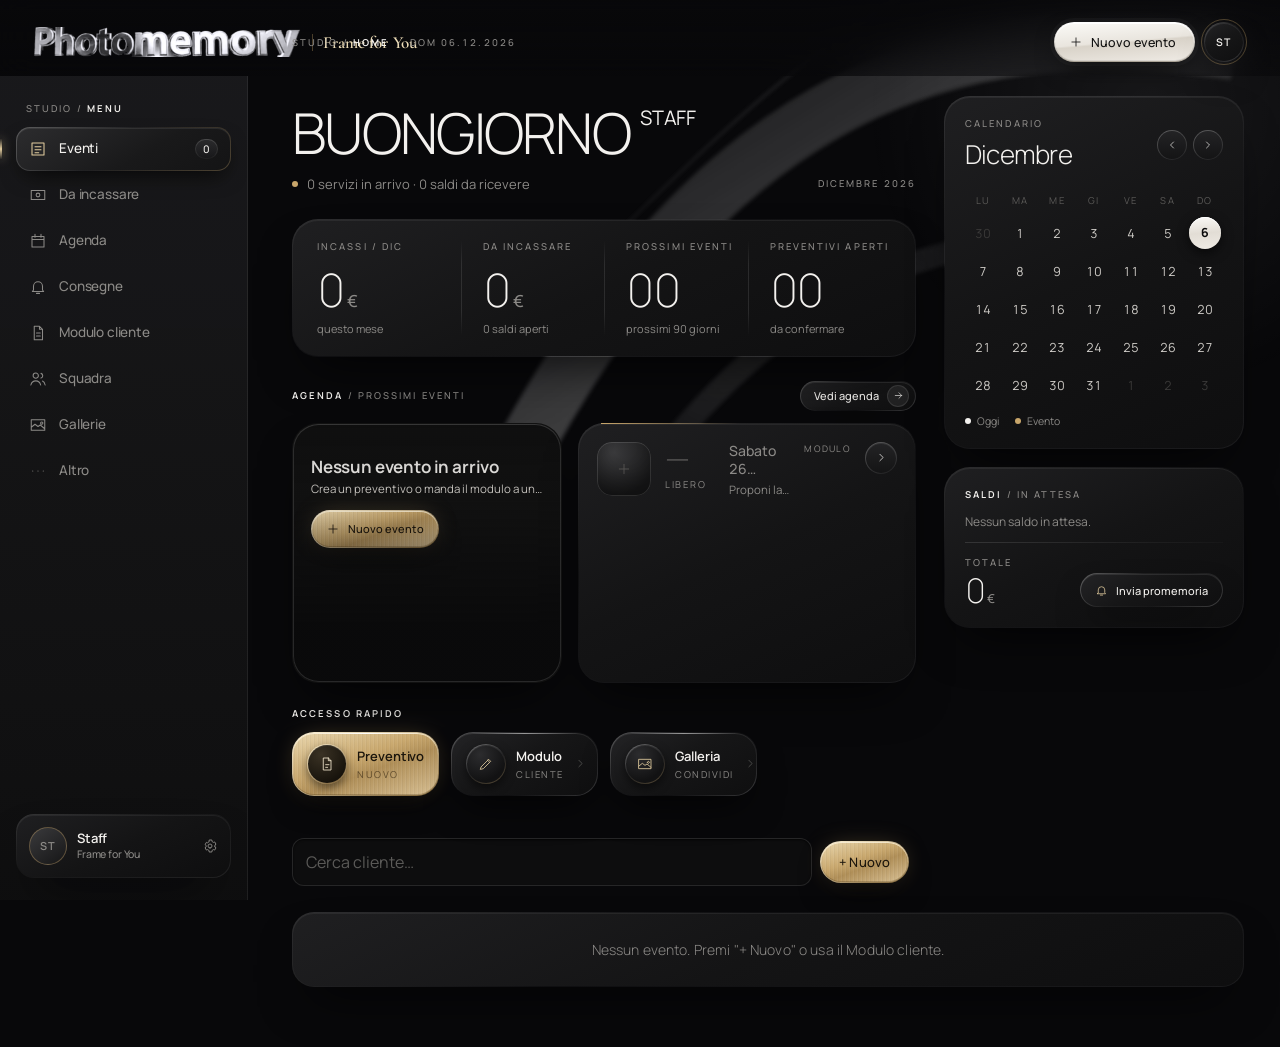
==== index.html @ 1f376037 "Avvisi consegna configurabili in Impostazioni (tempi album/video e ripetizione). Cache" ====
<!doctype html>
<html lang="it"><head><meta charset="UTF-8" />
<meta name="viewport" content="width=device-width, initial-scale=1.0, viewport-fit=cover" />
<meta name="theme-color" content="#000000" /><link rel="manifest" href="./manifest.webmanifest?v=photomemory-v26" />
<meta name="apple-mobile-web-app-title" content="Photomemory" /><link rel="icon" type="image/png" href="./favicon.png" /><link rel="apple-touch-icon" sizes="180x180" href="./icon-180.png" />
<meta name="apple-mobile-web-app-capable" content="yes" /><meta name="apple-mobile-web-app-status-bar-style" content="black" />
<title>Photomemory</title>  <script type="module" crossorigin src="/assets/main-CqOgiidH.js"></script>
  <link rel="modulepreload" crossorigin href="/assets/preventivo-De_D2Hha.js">
  <link rel="stylesheet" crossorigin href="/assets/preventivo-DNLTqqne.css">
  <link rel="stylesheet" crossorigin href="/assets/main-Q-q_CuCv.css">
</head>
<body><div id="root"></div></body></html>
---- assets/preventivo-DNLTqqne.css ----
:root{--bg:#0b0b0b;--card:#161616;--line:#2a2a2a;--red:#5a5a5a;--gold:#f0f0f0;--tx:#f2efe6;--mut:#9a958a;font-family:system-ui,-apple-system,Segoe UI,Roboto,sans-serif;color:var(--tx);background:var(--bg)}*{box-sizing:border-box}body{margin:0;background:var(--bg)}.top{background:#000}.app{max-width:720px;margin:0 auto;min-height:100vh;padding-bottom:84px}.top{position:sticky;top:0;z-index:5;background:#000;border-bottom:2px solid var(--gold);padding:12px 16px}.logo{color:var(--gold);font-size:20px;letter-spacing:.5px}.logo span{color:var(--red);font-weight:700}main{padding:12px}.card{background:var(--card);border:1px solid var(--line);border-radius:14px;padding:14px;margin-bottom:12px}h3{color:var(--gold);font-size:15px;margin:6px 0 10px;text-transform:uppercase;letter-spacing:.6px}.row{display:flex;gap:8px;align-items:center;margin-bottom:12px;flex-wrap:wrap}.row input{flex:1;min-width:110px}input,select,textarea{width:100%;background:#0e0e0e;color:var(--tx);border:1px solid var(--line);border-radius:10px;padding:11px;font-size:16px}input:focus,select:focus,textarea:focus{outline:none;border-color:var(--gold)}textarea{min-height:60px;resize:vertical}.campo{display:flex;flex-direction:column;gap:4px;margin-bottom:8px}.campo span{font-size:12px;color:var(--mut)}.grid2{display:grid;grid-template-columns:1fr 1fr;gap:0 10px}.grid3{display:grid;grid-template-columns:1fr 1fr 1fr;gap:0 8px}.coppia-ora{grid-column:1/-1;display:grid;grid-template-columns:1.4fr .8fr;gap:0 10px}.grid2 .campo:last-child:nth-child(odd){grid-column:1/-1}.btn{display:inline-flex;align-items:center;justify-content:center;gap:6px;background:#222;color:var(--tx);border:1px solid #3a3a3a;border-radius:10px;padding:11px 14px;font-size:15px;cursor:pointer;text-decoration:none;font-weight:600}.btn.sm{padding:7px 10px;font-size:13px}.btn.red{background:var(--red);border-color:var(--red);color:#fff}.btn.gold{background:var(--gold);border-color:var(--gold);color:#111}.btn.wa{background:#0f3d24;border-color:#1f7a47}.btn.danger{background:transparent;color:#ff6b6b;border-color:#5a1a1a}.btn.big{width:100%;padding:16px;font-size:18px}.btn:disabled{opacity:.4}.acts{display:flex;gap:8px;flex-wrap:wrap;margin:10px 0}.acts.sticky{position:sticky;bottom:76px;background:var(--bg);padding:8px 0}.ev .evhead{display:flex;justify-content:space-between;gap:10px;cursor:pointer}.ev small{display:block;color:var(--mut);font-size:12px;margin-top:3px;text-transform:capitalize}.right{text-align:right;display:flex;flex-direction:column;align-items:flex-end;gap:4px}.gold{color:var(--gold)}.red{color:#ff4d5e}.badge{font-size:11px;font-weight:700;padding:3px 8px;border-radius:20px;text-transform:uppercase;letter-spacing:.5px}.badge.p{border:1px solid var(--gold);color:var(--gold)}.badge.c{background:var(--red);color:#fff}.esempio{display:flex;justify-content:space-between;align-items:center;background:#1e1e1e;color:var(--gold);border-radius:8px;padding:4px 4px 4px 10px;margin-bottom:8px;font-size:13px}.pacchetti{display:grid;grid-template-columns:1fr 1fr;gap:8px}.pk{border:1px solid var(--line);border-radius:12px;padding:10px;display:flex;flex-direction:column;gap:3px;cursor:pointer}.pk input{display:none}.pk.on{border-color:var(--gold);background:#1c1c1c}.pk small{color:var(--mut);font-size:11px}.check{display:flex;align-items:center;gap:10px;padding:10px 0;border-bottom:1px solid var(--line)}.check input{width:22px;height:22px;accent-color:var(--red)}.poster-qta{border-bottom:1px solid var(--line)}.poster-qta>.check{border-bottom:0}.poster-qta .qta{display:flex;align-items:center;gap:10px;padding:0 0 10px 32px;font-size:14px;color:var(--mut)}.poster-qta .qta select{width:auto;min-width:72px;padding:6px 8px}.check span{flex:1}.check em{color:var(--gold);font-style:normal;font-size:14px}.check.locked{opacity:.75}.riga{display:flex;justify-content:space-between;gap:10px;padding:7px 0;border-bottom:1px dashed var(--line);font-size:14px}.riga small{color:var(--mut)}.riga.tot{font-size:17px;border:none;color:var(--gold)}.riga.ok{color:#7bd88f}.riga.click{cursor:pointer}.x{background:none;border:none;color:#ff6b6b;font-size:14px;margin-left:6px}.hint{color:var(--mut);font-size:13px}.warn{color:#ffb347;font-size:13px}.okmsg{color:#7bd88f;margin:8px 0 0;font-size:14px}.tabs{position:fixed;bottom:0;left:0;right:0;display:flex;background:#000;border-top:2px solid var(--gold);z-index:6;padding-bottom:env(safe-area-inset-bottom)}.tabs button{flex:1;background:none;border:none;color:var(--mut);padding:8px 2px;font-size:11px;display:flex;flex-direction:column;align-items:center;gap:2px}.tabs button span{font-size:20px}.tabs button.on{color:var(--gold)}.tabs button.on span{filter:drop-shadow(0 0 4px var(--red))}.modal{position:fixed;top:0;right:0;bottom:0;left:0;background:#000;z-index:10;display:flex;flex-direction:column}.modalbar{display:flex;gap:8px;align-items:center;padding:10px;border-bottom:1px solid var(--gold)}.modalbar b{flex:1;font-size:13px;overflow:hidden;text-overflow:ellipsis;white-space:nowrap}.modal .hint{text-align:center;margin:6px}.pdfpagine{flex:1;overflow:auto;background:#111;padding:8px 8px 24px}.pdfpagine figure{margin:0 0 14px}.pdfpagine figcaption{color:var(--gold);font-size:12px;margin:0 0 4px}.pdfpagine img{width:100%;height:auto;background:#fff;display:block}.clausole ol{padding-left:18px;font-size:13px;line-height:1.5;color:#ddd}.pkedit{border-bottom:1px solid var(--line);padding-bottom:8px;margin-bottom:10px}@media (max-width:380px){.grid3{grid-template-columns:1fr 1fr}}.toast{position:fixed;left:12px;right:12px;bottom:84px;z-index:20;padding:14px;border-radius:12px;font-weight:600;max-width:696px;margin:0 auto}.toast.ok{background:#1f5d36;color:#fff}.toast.err{background:var(--red);color:#fff}.confirm{border:1px solid var(--gold);border-radius:12px;padding:12px;margin-top:10px;background:#1c1c1c}details summary{list-style:none;margin-bottom:8px}details summary::-webkit-details-marker{display:none}.logoimg{display:block;height:44px;width:auto;margin:-4px 0}.cnt{display:inline-block;min-width:22px;padding:1px 7px;border-radius:12px;background:var(--red);color:#fff;font-size:12px;text-align:center;margin-left:6px;vertical-align:middle}.cnt.ok{background:#1f7a47}.prom{display:flex;justify-content:space-between;align-items:center;gap:10px;padding:10px 0;border-bottom:1px solid var(--line)}.prom small{display:block;color:var(--mut);font-size:12px;margin-top:3px;text-transform:capitalize}.prom .right{gap:6px}.click{cursor:pointer}.badge.ok{background:#1f7a47;color:#fff}.tabs button span{position:relative}.tabbadge{position:absolute;top:-4px;right:-12px;background:var(--red);color:#fff;font-style:normal;font-size:10px;font-weight:700;border-radius:10px;padding:0 5px;line-height:16px}.calhead{display:flex;justify-content:space-between;align-items:center;gap:8px;margin-bottom:10px}.calhead b{font-size:17px;color:var(--gold)}.calhead h3{margin:0}.cal{display:grid;grid-template-columns:repeat(7,1fr);gap:4px}.dow{text-align:center;color:var(--mut);font-size:12px;padding:4px 0}.day{aspect-ratio:1;background:#0e0e0e;border:1px solid var(--line);border-radius:8px;color:var(--tx);font-size:14px;display:flex;flex-direction:column;align-items:center;justify-content:center;padding:0;cursor:pointer}.day i{font-style:normal;font-size:11px;color:var(--gold);line-height:1}.day.has{border-color:var(--gold);background:#1c1c1c}.day.clash{border-color:#ff6b6b;background:#3a1010}.day.clash i{color:#ff6b6b;font-weight:700}.day.today{outline:2px solid var(--red)}.day.sel{background:var(--gold);color:#111}.day.sel i{color:#111}.warnbox{border-color:#ff6b6b;background:#2a0f0f}.warnbox b{color:#ffb3b3}.chart{display:flex;align-items:flex-end;gap:4px;height:150px;padding:8px 0;border-bottom:1px solid var(--line)}.bar{flex:1;display:flex;flex-direction:column;align-items:center;justify-content:flex-end;height:100%}.bar span{display:block;width:100%;background:linear-gradient(var(--gold),#6e6e6e);border-radius:4px 4px 0 0;min-height:1px}.bar small{font-size:10px;color:var(--mut);margin-top:3px}.bar em{font-style:normal;font-size:9px;color:var(--tx);margin-bottom:2px}.check.cons input[type=date]{width:auto;padding:6px 8px;font-size:14px}.ok-msg{color:#7bd88f;font-weight:600;margin:8px 0 0}.tabs button{font-size:10px}.blocco{min-height:100vh;display:flex;flex-direction:column;align-items:center;justify-content:center;gap:14px;padding:24px;text-align:center;background:#000}.blocco .logoimg{height:70px;margin-bottom:10px}.blocco h2{color:var(--gold);margin:0}.blocco p{margin:0}.blocco a.btn{text-decoration:none;display:inline-block}.licavviso{background:#1e1e1e;color:var(--gold);padding:10px 16px;font-size:14px;border-bottom:1px solid var(--line)}.licavviso a{color:var(--tx);font-weight:600}.licprova{display:flex;flex-wrap:wrap;align-items:center;gap:6px;justify-content:center;text-align:center;font-size:15px}.licprova .conto{font-variant-numeric:tabular-nums;color:var(--tx);font-size:17px}.licprova a{margin-left:6px}.day u{text-decoration:none;font-size:10px;color:silver;line-height:1}.day.gimp:not(.has){border-color:#6a6a6a}.gimpegno{text-decoration:none;color:var(--tx);border-left:3px solid #9a9a9a;padding-left:8px}.gimpegno small{color:var(--mut)}.gcal .gcal-ok{margin-left:6px;font-size:11px;vertical-align:middle}.gcal select{width:100%}.gcal-ev{margin:-4px 4px 10px}.gimport ol{margin:8px 0 6px;padding-left:20px;line-height:1.5}.gimport ol li{margin:3px 0}.gimport details{margin:10px 0}.gimport summary{cursor:pointer;padding:4px 0}.gimport .btn.danger{margin-top:4px}.listino-tipi{display:flex;flex-wrap:wrap;gap:6px;margin:8px 0 10px}.listino-titolo{margin:6px 0}.pk-extra{margin-top:6px}.pk-flag{display:flex;flex-wrap:wrap;gap:14px;margin:4px 0}.promo-edit{border:1px dashed rgba(200,160,80,.5);border-radius:10px;padding:8px 10px;margin-top:6px}.promo-edit.on{border-style:solid;background:#c8a05014}.promo-stato{font-size:.8em;padding:1px 8px;border-radius:9px;background:#7f7f7f33;margin-left:6px}.promo-stato.on{background:#2e7d32;color:#fff}.grid3{display:grid;grid-template-columns:repeat(auto-fit,minmax(140px,1fr));gap:8px}.prezzo-vecchio{opacity:.6;font-weight:400;margin-right:4px}.promo-tag,.promo-firmato{display:block;font-style:normal;font-size:.75em;font-weight:600;color:#c0392b}.promo-firmato{color:inherit;opacity:.7;font-weight:400}.firmapad{position:fixed;top:0;right:0;bottom:0;left:0;z-index:30;background:#000;display:flex;flex-direction:column;gap:8px;padding:max(10px,env(safe-area-inset-top)) max(10px,env(safe-area-inset-right)) max(10px,env(safe-area-inset-bottom)) max(10px,env(safe-area-inset-left));overscroll-behavior:none;touch-action:none;user-select:none;-webkit-user-select:none}.firmabar{display:flex;align-items:center;gap:10px;border-bottom:1px solid var(--gold);padding-bottom:8px}.firmabar div{flex:1;display:flex;flex-direction:column}.firmabar b{color:var(--gold);text-transform:uppercase;letter-spacing:.6px;font-size:14px}.firmabar small{font-size:17px;font-weight:700}.firmaarea{flex:1;position:relative;background:#fff;border-radius:12px;min-height:140px;overflow:hidden}.firmaarea canvas{position:absolute;top:0;right:0;bottom:0;left:0;width:100%;height:100%;display:block;touch-action:none;cursor:crosshair;z-index:2}.firmalinea{position:absolute;left:6%;right:6%;bottom:24%;border-bottom:1.5px dashed #b9b2a0;z-index:1}.firmalinea span{position:absolute;left:0;bottom:4px;color:#b9b2a0;font-size:18px}.firmaph{position:absolute;top:0;right:0;bottom:0;left:0;margin:0;display:flex;align-items:center;justify-content:center;color:#c9c2b0;font-size:22px;z-index:1;pointer-events:none}.firmalegale{margin:0;font-size:13px;color:var(--tx);text-align:center}.firmaacts{display:flex;gap:10px}.firmaacts .btn{flex:1;padding:14px}@media (orientation:landscape) and (max-height:520px){.firmapad{gap:5px}.firmabar{padding-bottom:4px}.firmabar small{font-size:15px}.firmaacts .btn{padding:9px}.firmalegale{font-size:12px}}.firmaimg{background:#fff;border-radius:10px;padding:8px;display:flex;justify-content:center;margin-bottom:8px}.firmaimg img{max-width:100%;max-height:110px}.badge.firm{background:#1f7a47;color:#fff}.pk-album{border:1px solid var(--line);border-radius:12px;padding:10px 12px;margin:10px 0;background:#ffffff08}.pk-album.on{border-color:var(--gold);background:#c9a22714}.sw-riga{display:flex;align-items:center;justify-content:space-between;gap:12px;cursor:pointer;min-height:44px}.sw-riga span{display:flex;flex-direction:column;gap:2px}.sw-riga b{font-size:16px}.sw-riga small{color:var(--mut);font-size:13px}.sw-riga input{-moz-appearance:none;appearance:none;-webkit-appearance:none;flex:none;width:52px;height:30px;border-radius:15px;background:#3a3a3a;border:1px solid #666;position:relative;margin:0;cursor:pointer;transition:background .15s}.sw-riga input:after{content:"";position:absolute;top:3px;left:3px;width:24px;height:24px;border-radius:50%;background:#fff;transition:left .15s}.sw-riga input:checked{background:var(--gold)}.sw-riga input:checked:after{left:25px}.pk-album .grid2{margin-top:8px}select{-webkit-appearance:none;-moz-appearance:none;appearance:none;background-image:url("data:image/svg+xml,%3Csvg xmlns='http://www.w3.org/2000/svg' width='12' height='8'%3E%3Cpath d='M1 1l5 5 5-5' fill='none' stroke='%239a958a' stroke-width='2'/%3E%3C/svg%3E");background-repeat:no-repeat;background-position:right 12px center;padding-right:34px}.prezzi-pag{display:flex;flex-direction:column;gap:12px}.prezzi-pk{display:flex;flex-direction:column;gap:12px;min-width:0}.extra-card{min-width:0}.tipi-chips{display:flex;gap:8px;overflow-x:auto;-webkit-overflow-scrolling:touch;scrollbar-width:none;margin:0 -16px;padding:2px 16px 6px;scroll-snap-type:x proximity}.tipi-chips::-webkit-scrollbar{display:none}.chip{flex:none;min-height:44px;padding:0 16px;border-radius:22px;border:1px solid var(--line);background:var(--card);color:var(--tx);font-size:15px;white-space:nowrap;cursor:pointer;scroll-snap-align:start}.chip.on{background:var(--gold);border-color:var(--gold);color:#000;font-weight:700}.chips{display:flex;flex-wrap:wrap;gap:8px;margin-top:8px}.pk-titolo{margin:4px 0 0;font-size:14px;letter-spacing:.5px;text-transform:uppercase;color:var(--mut)}.pk-lista{display:flex;flex-direction:column;gap:10px}.pk-card{background:var(--card);border:1px solid var(--line);border-radius:14px;overflow:hidden}.pk-card.aperta{border-color:var(--gold)}.pk-testa{all:unset;box-sizing:border-box;width:100%;display:flex;align-items:center;gap:12px;padding:14px;min-height:64px;cursor:pointer}.pk-nome{flex:1;min-width:0;display:flex;flex-direction:column;gap:3px}.pk-nome b{font-size:17px}.pk-nome small{color:var(--mut);font-size:13px;white-space:nowrap;overflow:hidden;text-overflow:ellipsis}.pk-prezzo{display:flex;flex-direction:column;align-items:flex-end;gap:2px;flex:none}.pk-prezzo b{font-size:17px;color:var(--gold)}.pk-prezzo s{color:var(--mut);font-size:13px}.pk-prezzo b.promo{color:#7bd88f}.pk-prezzo small{font-size:12px;color:var(--mut)}.chev{flex:none;color:var(--mut);font-size:16px;width:16px;text-align:center}.pk-corpo{padding:12px 14px 14px;display:flex;flex-direction:column;gap:10px;border-top:1px solid var(--line)}.pk-piano{display:flex;flex-direction:column;gap:8px}.pk-rate-riga{display:flex;flex-direction:column;gap:4px;padding-bottom:8px;border-bottom:1px dashed var(--line)}.pk-servizi b{font-size:14px}.pk-fondo{display:flex;justify-content:flex-end}.promo-edit{border:1px solid var(--line);border-radius:12px;padding:0 12px}.promo-edit.on{border-color:#7bd88f}.promo-testa{all:unset;box-sizing:border-box;width:100%;display:flex;align-items:center;gap:10px;min-height:48px;cursor:pointer}.promo-testa b{flex:1}.promo-stato.no{color:var(--mut);font-size:13px}.promo-edit .grid3{padding-bottom:10px}.nuovo-pk{min-height:50px;border-style:dashed;width:100%}.extra-card h4{margin:14px 0 4px;font-size:13px;color:var(--mut);text-transform:uppercase;letter-spacing:.5px}.extra-riga{display:flex;align-items:flex-start;justify-content:space-between;gap:8px 12px;min-height:52px;border-bottom:1px solid var(--line);flex-wrap:wrap}.compreso{display:flex;align-items:flex-start;gap:6px;font-size:13px;color:var(--mut);line-height:1.25;flex:1 1 100%;max-width:100%;justify-content:flex-end}.compreso span{white-space:normal}.compreso.on{color:#e7c27a}.compreso input{width:16px;height:16px;margin-top:1px;accent-color:#e7c27a;flex:none}.compreso-box{flex:0 1 auto;max-width:100%;align-self:center}.compreso-box.aperta{flex:1 1 100%;align-self:stretch}.compreso-testa{display:inline-flex;align-items:center;gap:8px;max-width:100%;min-height:36px;padding:0 10px;border-radius:10px;border:1px solid var(--line);background:transparent;color:var(--mut);font-size:13px;text-align:left}.compreso-box.aperta .compreso-testa{display:flex;width:100%}.compreso-box.on .compreso-testa{border-color:#e7c27a;color:#e7c27a}.compreso-testa .segno{width:16px;height:16px;border:1.5px solid currentColor;border-radius:4px;display:inline-flex;align-items:center;justify-content:center;font-size:11px;line-height:1;flex:none}.compreso-box.on .segno{background:#e7c27a;color:#111;border-color:#e7c27a}.compreso-testa span{white-space:normal;line-height:1.2}.compreso-testa i{margin-left:auto;font-style:normal;flex:none}.compreso-lista{display:flex;flex-direction:column;gap:2px;width:100%;margin-top:6px;padding:4px 8px;border:1px solid var(--line);border-radius:10px}.compreso-voce{display:flex;align-items:flex-start;gap:8px;min-height:40px;padding:8px 2px;font-size:14px}.compreso-voce input{width:18px;height:18px;margin-top:1px;accent-color:#e7c27a;flex:none}.compreso-voce span{white-space:normal;line-height:1.25}.compreso-voce.on{color:#e7c27a}.pk-corpo .compreso{grid-column:1/-1;justify-content:flex-start}.extra-gruppo .extra-riga:last-child{border-bottom:0}.extra-riga>span:first-child{flex:1;font-size:15px}.extra-val{display:flex;align-items:center;gap:6px;flex:1 1 180px;flex-wrap:wrap;justify-content:flex-end;max-width:100%}.extra-val i{font-style:normal;color:var(--mut)}.extra-val input{width:96px;text-align:right;padding:10px}.extra-custom{display:flex;align-items:center;gap:8px;min-height:48px;border-top:1px dashed var(--line);padding:6px 0;flex-wrap:wrap}.extra-custom>input{flex:1;min-width:0}.extra-custom>textarea{flex:1 1 100%;min-height:72px;background:#111;color:var(--tx);border:1px solid #3a3a3a;border-radius:8px;padding:8px}.extra-nuovo{display:flex;flex-wrap:wrap;gap:8px;align-items:center;margin-top:12px}.extra-nuovo>input,.extra-nuovo>select{flex:1 1 140px;min-width:0}@media (max-width:560px){.extra-card h4{margin:8px 0 0}.extra-riga{display:grid;grid-template-columns:minmax(0,1fr) auto;gap:4px 8px;min-height:0;padding:6px 0;align-items:center}.extra-val{flex:none;justify-content:flex-end}.extra-val input{width:74px;padding:7px 8px}.compreso-box{grid-column:1 / -1;align-self:start;justify-self:start}.compreso-box.aperta{justify-self:stretch}.compreso-testa{min-height:32px;padding:0 8px;width:auto}.compreso-box.aperta .compreso-testa{width:100%}.compreso-voce{min-height:0;padding:4px 2px}.extra-custom{display:grid;grid-template-columns:minmax(0,1fr) auto;gap:6px;min-height:0;padding:6px 0;align-items:center}.extra-custom>input{grid-column:1 / -1}.extra-custom>.btn{justify-self:end}.extra-custom .compreso-box{grid-column:1 / -1}.extra-nuovo{gap:6px;margin-top:8px}}.info-btn{all:unset;cursor:pointer;color:var(--mut);padding:0 6px;font-size:16px}.info-txt{margin:4px 0}.sez-titolo{margin:18px 2px 6px;font-size:15px}.btn.ghost{background:transparent;border:1px solid var(--line);color:var(--mut);align-self:center}.sw-riga input:checked{background:#2e9d5b;border-color:#2e9d5b}.extra-val input::-webkit-outer-spin-button,.extra-val input::-webkit-inner-spin-button,.pk-corpo input::-webkit-outer-spin-button,.pk-corpo input::-webkit-inner-spin-button{-webkit-appearance:none;margin:0}.extra-val input,.pk-corpo input[type=number]{-moz-appearance:textfield;-webkit-appearance:textfield;appearance:textfield}.v-impagina>.imp-pagina{grid-column:1/-1}.imp-pagina label.hint input,.imp-pagina label.hint select,.imp-pagina .imp-cerca{display:block;width:100%;margin:6px 0;background:#111;color:var(--tx);border:1px solid #3a3a3a;border-radius:8px;padding:8px;box-sizing:border-box}.imp-editor{display:flex;gap:16px;align-items:flex-start}.imp-lavoro{flex:1;min-width:0;display:flex;justify-content:center;align-items:flex-start}.imp-pannello{width:340px;flex:0 0 340px;position:sticky;top:8px;max-height:calc(100dvh - 24px);overflow:auto}.imp-editor .imp-stage{overflow:hidden;background:transparent;border:0}@media (max-width:860px){.imp-editor{flex-direction:column}.imp-pannello{width:auto;flex:1 1 auto;position:static;max-height:none}}.imp-tools{display:flex;flex-wrap:wrap;gap:8px;margin:10px 0}.imp-sfoglia{position:relative}.imp-stage{width:100%;overflow:auto;border-radius:12px;background:#1a1a1a;border:1px solid #3a3a3a;touch-action:none}.imp-safe{position:absolute;border:3px dashed #c6a15b;pointer-events:none;z-index:40;box-sizing:border-box}.imp-num{position:absolute;left:0;right:0;bottom:2%;text-align:center;z-index:41;pointer-events:none;color:#111}.imp-colore{display:flex;align-items:center;gap:6px}.imp-tono{width:28px;height:28px;border-radius:50%;border:1px solid #666;padding:0}.imp-freccia{position:absolute;top:50%;transform:translateY(-50%);z-index:6;width:44px;height:72px;border:0;border-radius:12px;background:#0000008c;color:#fff;font-size:32px;line-height:1;cursor:pointer}.imp-freccia.sx{left:8px}.imp-freccia.dx{right:8px}.imp-freccia:disabled{opacity:.28}.imp-dissolvi{animation:impFade .55s ease}@keyframes impFade{0%{opacity:0}to{opacity:1}}.imp-tela{transform-origin:top left;position:relative}.imp-sfondo{position:absolute;top:0;right:0;bottom:0;left:0;width:100%;height:100%;object-fit:cover;pointer-events:none;z-index:0}.imp-el{position:absolute;box-sizing:border-box;overflow:hidden;cursor:grab;background:#f3f3f3}.imp-el.on{outline:4px solid #c6a15b;outline-offset:-4px}.imp-el img{position:absolute;pointer-events:none;max-width:none}.imp-vuota,.imp-testo{display:flex;align-items:center;justify-content:center;width:100%;height:100%;color:#666}.imp-testo{white-space:nowrap}.imp-resize{position:absolute;right:0;bottom:0;width:28px;height:28px;background:#c6a15b;cursor:nwse-resize;z-index:5}.imp-scheda{margin-top:10px}.imp-griglia{display:grid;grid-template-columns:repeat(auto-fill,minmax(150px,1fr));gap:10px}.imp-card{padding:8px;text-align:left}.imp-card.sel{outline:2px solid var(--gold)}.imp-mini-btn{background:transparent;color:inherit;border:0;width:100%;cursor:pointer;text-align:left}.imp-mini-box{height:120px;display:flex;align-items:center;justify-content:center;background:#111;border-radius:8px;overflow:hidden}.imp-mini{position:relative;max-height:110px;max-width:100%}.imp-mini i,.imp-mini em{position:absolute;overflow:hidden}.imp-mini i img{width:100%;height:100%;object-fit:cover;display:block}.imp-mini em{font-size:7px;line-height:1}.imp-voce{display:flex;flex-direction:column;align-items:flex-start;width:100%;margin-top:8px;cursor:pointer;color:inherit}.imp-voce small,.imp-card small{color:var(--mut);display:block}.st{position:fixed;top:0;right:0;bottom:0;left:0;z-index:900;display:grid;background:#2a2a2a;color:#eee;font-size:13px;grid-template-columns:210px minmax(0,1fr) 172px;grid-template-rows:auto auto minmax(0,1fr) auto;grid-template-areas:"top top top" "ctx ctx ctx" "sx tela dx" "giu giu giu";padding:env(safe-area-inset-top) env(safe-area-inset-right) 0 env(safe-area-inset-left);user-select:none;-webkit-user-select:none}.st button{font:inherit}.st-b{background:#474747;color:#f0f0f0;border:1px solid #5c5c5c;border-radius:6px;padding:6px 10px;min-height:32px;cursor:pointer;white-space:nowrap;line-height:1.1}.st-b:hover:not(:disabled){background:#555}.st-b:disabled{opacity:.4;cursor:default}.st-b.on{background:#d9d9d9;color:#111;border-color:#d9d9d9}.st-b.gold{background:#e8e8e8;color:#111;border-color:#e8e8e8;font-weight:600}.st-b.danger,.st-tendina .danger{color:#ff8a80}.st-top{grid-area:top;display:flex;align-items:center;gap:8px;padding:8px 10px;background:#1d1d1d;border-bottom:1px solid #111;flex-wrap:wrap}.st-titolo{display:flex;flex-direction:column;min-width:0;max-width:340px;margin:0 6px}.st-titolo b{white-space:nowrap;overflow:hidden;text-overflow:ellipsis}.st-titolo small{color:#a8a8a8;font-size:11px;white-space:nowrap;overflow:hidden;text-overflow:ellipsis}.st-gruppo{display:flex;gap:2px}.st-gruppo .st-b{border-radius:0}.st-gruppo .st-b:first-child{border-radius:6px 0 0 6px}.st-gruppo .st-b:last-child{border-radius:0 6px 6px 0}.st-zoom{min-width:56px}.st-spazio{flex:1}.st-occ{color:#ddd;font-size:12px;max-width:260px;overflow:hidden;text-overflow:ellipsis;white-space:nowrap}.st-menu{position:relative}.st-tendina{position:absolute;top:calc(100% + 4px);left:0;min-width:250px;background:#303030;border:1px solid #555;border-radius:8px;box-shadow:0 12px 30px #00000080;padding:6px;z-index:20;display:flex;flex-direction:column;gap:2px}.st-menu.dx .st-tendina{left:auto;right:0}.st-tendina button,.st-tendina a{background:transparent;border:0;color:#eee;text-align:left;padding:9px 10px;border-radius:6px;cursor:pointer;font-size:13px;word-break:break-all}.st-tendina button:hover:not(:disabled){background:#454545}.st-tendina button:disabled{opacity:.4}.st-tendina label{display:flex;flex-direction:column;gap:4px;padding:6px 10px;color:#bbb;font-size:12px}.st-tendina input{background:#1b1b1b;color:#eee;border:1px solid #555;border-radius:6px;padding:7px}.st-ctx{grid-area:ctx;display:flex;align-items:center;gap:6px;padding:6px 10px;background:#353535;border-bottom:1px solid #1e1e1e;overflow-x:auto;scrollbar-width:thin;min-height:46px}.st-ctx>*{flex:none}.st-tit{color:#fff;margin-right:4px}.st-mut{color:#a5a5a5;font-size:12px}.st-sep{width:1px;height:24px;background:#555;margin:0 4px}.st-seg{display:inline-flex;background:#232323;border:1px solid #4e4e4e;border-radius:7px;padding:2px;gap:2px}.st-seg button{background:transparent;border:0;color:#cfcfcf;padding:5px 9px;border-radius:5px;cursor:pointer;white-space:nowrap;min-height:28px}.st-seg button.on{background:#d9d9d9;color:#111}.st-largo{display:flex;width:100%}.st-largo button{flex:1;padding:5px 2px}.st-colore{display:inline-flex;width:30px;height:30px;border-radius:50%;overflow:hidden;border:1px solid #777;cursor:pointer}.st-colore input{width:44px;height:44px;margin:-7px;border:0;padding:0;background:none;cursor:pointer}.st-range{display:inline-flex;align-items:center;gap:6px;color:#ccc;font-size:12px}.st-range input{width:110px}.st-testo{background:#1b1b1b;color:#eee;border:1px solid #555;border-radius:6px;padding:6px 8px;width:200px}.st-sel{background:#1b1b1b;color:#eee;border:1px solid #555;border-radius:6px;padding:6px;max-width:100%}.st-pan{background:#383838;display:flex;flex-direction:column;min-height:0;overflow:hidden}.st-riga{display:flex;align-items:center;gap:8px;padding:7px 8px;flex-wrap:wrap}.st-riga>b{font-size:12px;text-transform:uppercase;letter-spacing:.06em;color:#ddd}.st-modelli{grid-area:sx;border-right:1px solid #1e1e1e;gap:6px;padding-bottom:6px}.st-modelli>.st-seg,.st-modelli>.st-chips,.st-modelli>.st-sel{margin:0 8px}.st-chips{display:flex;flex-wrap:wrap;gap:3px;align-items:center}.st-chips button{background:#2a2a2a;border:1px solid #4e4e4e;color:#ddd;border-radius:5px;min-width:28px;height:26px;padding:0 6px;cursor:pointer}.st-chips button.on{background:#d9d9d9;color:#111}.st-griglia{overflow-y:auto;display:grid;grid-template-columns:repeat(auto-fill,minmax(84px,1fr));gap:8px;padding:4px 8px 10px;align-content:start;flex:1;min-height:0}.st-lay{background:#2d2d2d;border:1px solid #474747;border-radius:6px;padding:6px 4px 4px;display:flex;flex-direction:column;align-items:center;gap:4px;cursor:pointer;color:#bbb}.st-lay:hover{border-color:#bbb}.st-lay small{font-size:10px;line-height:1.1;max-width:100%;overflow:hidden;text-overflow:ellipsis;white-space:nowrap}.st-fogli{grid-area:dx;border-left:1px solid #1e1e1e}.st-icone{display:flex;gap:3px;padding:0 8px 6px}.st-icone .st-b{padding:4px 0;flex:1;min-height:28px}.st-lista{overflow-y:auto;flex:1;min-height:0;padding:2px 8px 10px;display:flex;flex-direction:column;gap:8px}.st-foglio{background:transparent;border:2px solid transparent;border-radius:6px;padding:4px;display:flex;flex-direction:column;align-items:center;gap:3px;cursor:pointer;color:#ccc}.st-foglio.on{border-color:#3d8bfd;background:#2f3b4d}.st-foglio small{font-size:10.5px}.st-centro{grid-area:tela;position:relative;display:flex;flex-direction:column;min-width:0;min-height:0;background:#4b4b4b}.st-lavoro{flex:1;min-height:0;overflow:auto;display:grid;place-items:center;padding:12px;touch-action:pan-x pan-y}.st-stage{position:relative;overflow:hidden;box-shadow:0 6px 24px #00000073;flex:none;touch-action:none}.st-stage .imp-tela{position:absolute;left:0;top:0}.st-sotto{display:flex;align-items:center;justify-content:center;gap:10px;padding:5px;background:#3c3c3c;border-top:1px solid #2a2a2a;font-size:12px;color:#ccc}.st-sotto .st-b{min-height:28px;padding:2px 14px;font-size:18px}.st-toast{position:absolute;left:50%;bottom:48px;transform:translate(-50%);background:#141414f0;color:#eee;padding:9px 14px;border-radius:8px;max-width:min(560px,90%);font-size:13px;z-index:30;margin:0;box-shadow:0 6px 20px #00000080;pointer-events:none}.st-toast.err{color:#ffb4a8;border:1px solid #8a2b22}.st-fondo{position:absolute;overflow:hidden;z-index:0}.st-fondo img{position:absolute;top:0;right:0;bottom:0;left:0;width:100%;height:100%;object-fit:cover;pointer-events:none}.st-deco{background:transparent}.st-vuota{position:absolute;top:0;right:0;bottom:0;left:0;display:flex;align-items:center;justify-content:center;color:#8a8a8a;font-weight:300}.st-resize{position:absolute;right:0;bottom:0;background:#3d8bfd;cursor:nwse-resize;z-index:5}.st .imp-el.on{outline:none}.st .imp-el.on:after{content:"";position:absolute;top:0;right:0;bottom:0;left:0;border:calc(2.5px / var(--k,1)) solid #3d8bfd;pointer-events:none}.st-modelli.largo .st-griglia{grid-template-columns:1fr}.st-num{position:absolute;text-align:center;z-index:301;pointer-events:none;font-family:Georgia,serif}.st-abb{position:absolute;background:#dc282838;pointer-events:none;z-index:400}.st-taglio{position:absolute;border:1px dashed rgba(220,30,30,.9);pointer-events:none;z-index:401;box-sizing:border-box}.st-sicuro{position:absolute;border:1px dashed rgba(40,140,255,.75);pointer-events:none;z-index:401;box-sizing:border-box}.st-piega{position:absolute;background:#0000008c;pointer-events:none;z-index:402;box-shadow:0 0 0 1px #ffffff59}.st-dorso{position:absolute;background:repeating-linear-gradient(90deg,#ffaa0024 0,#ffaa0024 6px,#ffaa000f 6px,#ffaa000f 12px);pointer-events:none;z-index:399}.st-etich{position:absolute;text-align:center;color:#c82828d9;font-weight:600;pointer-events:none;z-index:403;font-family:system-ui,sans-serif;letter-spacing:.08em;text-transform:uppercase}.st-mini-bg{position:absolute;top:0;right:0;bottom:0;left:0;width:100%;height:100%;object-fit:cover}.st-mini-fondo{position:absolute;overflow:hidden}.st-mini-fondo img{position:absolute;top:0;right:0;bottom:0;left:0;width:100%;height:100%;object-fit:cover}.imp-mini u{position:absolute;top:0;bottom:0;width:1px;background:#00000059;text-decoration:none}.st-tabs{display:none}.st-foto{grid-area:giu;border-top:1px solid #1e1e1e;background:#333}.st-foto .st-riga{padding:6px 10px;border-bottom:1px solid #2a2a2a}.st-guida{margin:4px 10px 0}.st-strip{display:flex;gap:10px;overflow-x:auto;padding:8px 10px 12px;min-height:100px;align-items:center;scrollbar-width:thin;touch-action:pan-x}.st-th{position:relative;flex:none;height:84px;min-width:56px;padding:0;border:2px solid transparent;border-radius:4px;background:#222;cursor:grab;touch-action:pan-x;-webkit-touch-callout:none}.st-th img{height:80px;width:auto;max-width:130px;display:block;border-radius:2px;pointer-events:none}.st-th>span{display:block;width:60px;height:80px;background:#444}.st-th.sel{border-color:#3d8bfd}.st-th.usata img{opacity:.72}.st-th em{position:absolute;right:-5px;bottom:-5px;background:#2fb344;color:#fff;font-style:normal;font-size:10px;font-weight:700;min-width:18px;height:18px;border-radius:9px;display:grid;place-items:center;border:2px solid #333}.st-fantasma{position:fixed;width:90px;height:auto;transform:translate(-50%,-60%);opacity:.85;pointer-events:none;z-index:1000;box-shadow:0 8px 24px #0009;border:2px solid #fff}.st-anteprima{position:fixed;top:0;right:0;bottom:0;left:0;z-index:950;background:#0a0a0af5;display:flex;flex-direction:column}.st-ante-barra{display:flex;justify-content:space-between;align-items:center;padding:10px 14px;color:#ddd}.st-ante-libro{flex:1;display:flex;align-items:center;justify-content:center;gap:10px;min-height:0}.st-ante-foglio{box-shadow:0 20px 60px #000000b3}.st-freccia{font-size:26px;min-height:64px;padding:0 12px}@media (max-width:900px){.st{grid-template-columns:1fr;grid-template-rows:auto auto minmax(38vh,1fr) auto minmax(0,auto);grid-template-areas:"top" "ctx" "tela" "tabs" "pan";font-size:13px}.st-top{gap:5px;padding:6px;flex-wrap:nowrap;overflow-x:auto;scrollbar-width:none}.st-titolo{max-width:46vw;flex:0 0 auto}.st-titolo small{font-size:10px}.st-top .st-spazio{display:none}.st-foto .st-riga{flex-wrap:nowrap;overflow-x:auto;scrollbar-width:none}.st-foto .st-riga>*{flex:none}.st-toast{bottom:44px;font-size:12px;padding:6px 10px}.st-lbl{display:none}.st-tabs{grid-area:tabs;display:flex;background:#1d1d1d;border-top:1px solid #111}.st-tabs button{flex:1;background:transparent;border:0;color:#aaa;padding:10px 0;font-size:13px;border-bottom:2px solid transparent}.st-tabs button.on{color:#fff;border-bottom-color:#3d8bfd}.st-pan{grid-area:pan;display:none;max-height:36vh;border:0}.st-pan.on{display:flex}.st-foto{max-height:none}.st-lista{flex-direction:row;overflow-x:auto;overflow-y:hidden}.st-foglio{flex:none}.st-griglia{grid-template-columns:repeat(auto-fill,minmax(92px,1fr))}.st-menu .st-tendina{position:fixed;left:8px;right:8px;top:auto;bottom:calc(8px + env(safe-area-inset-bottom));max-height:70vh;overflow:auto}.st-menu.dx .st-tendina{left:8px;right:8px}.st-b{min-height:36px}.st-foto,.st-pan.st-modelli,.st-pan.st-fogli{padding-bottom:env(safe-area-inset-bottom)}}.imp-mio{display:inline-flex;align-items:center;gap:6px;background:#1c1c1c;border:1px solid #3a3a3a;border-radius:14px;padding:3px 4px 3px 10px;font-size:13px}.imp-mio button{background:transparent;border:0;color:var(--mut);cursor:pointer}.st-giro{position:absolute;overflow:visible;pointer-events:none}.st-giro img{position:absolute;max-width:none;pointer-events:none}.st .imp-el.meta:after{content:"";position:absolute;top:0;right:0;bottom:0;left:0;border:calc(4px / var(--k,1)) solid #2fb344;background:#2fb3442e;pointer-events:none}.st .imp-el.via{opacity:.45}.st-aiuto{position:absolute;background:#ff2fb3;pointer-events:none;z-index:420}.st-presa{position:absolute;left:0;top:0;background:#3d8bfd;color:#fff;cursor:move;z-index:6;display:grid;place-items:center;font-style:normal;line-height:1}.st-foglio.preso{opacity:.4}.st-foglio.prima{box-shadow:0 -4px #3d8bfd}.st-foglio.dopo{box-shadow:0 4px #3d8bfd}.st-foglio{touch-action:pan-y;-webkit-touch-callout:none}.st-num-in{width:42px;background:#1b1b1b;color:#eee;border:1px solid #555;border-radius:5px;padding:4px;text-align:right}.st-range output{min-width:38px;color:#ddd;font-variant-numeric:tabular-nums}@media (max-width:900px){.st-foglio.prima{box-shadow:-4px 0 #3d8bfd}.st-foglio.dopo{box-shadow:4px 0 #3d8bfd}.st-foglio{touch-action:pan-x}}.st-foglio img,.st-foglio *{-webkit-user-drag:none;user-select:none;-webkit-user-select:none}@media (min-width:900px){.st-ctx{flex-wrap:wrap;overflow-x:visible;row-gap:4px}}.st-primo{background:#3d8bfd!important;border-color:#3d8bfd!important;color:#fff!important;font-weight:600}.st-chip{background:#474747;color:#f0f0f0;border:1px solid #5c5c5c;border-radius:14px;padding:4px 10px;cursor:pointer;font-size:12px}.st-chip:hover{background:#5a5a5a}.st-controllo{align-items:center;justify-content:center;background:#0a0a0ab3}.st-dialogo{background:#2e2e2e;color:#eee;border:1px solid #555;border-radius:10px;padding:16px 18px;max-width:min(560px,94vw);display:flex;flex-direction:column;gap:12px;box-shadow:0 12px 40px #0009}.st-dialogo>b{font-size:16px}.st-ctl{display:flex;flex-direction:column;gap:6px}.st-ctl small{color:#aaa}.st-dialogo-bottoni{display:flex;flex-wrap:wrap;gap:8px;justify-content:flex-end}.sp{position:fixed;top:0;right:0;bottom:0;left:0;z-index:940;background:#3a3a3a;color:#eee;display:flex;flex-direction:column;font-size:13px}.sp>*{flex:none}.sp>.sp-centro{flex:1 1 0;min-height:0}.sp-centro>*{flex:none}.sp input.st-num-in{width:56px}.sp>.sp-storia{flex:0 0 34vh;min-height:150px}.sp select,.sp input{width:auto;margin:0}.sp-top{display:flex;align-items:center;gap:8px;padding:8px 12px;background:#2b2b2b;border-bottom:1px solid #1e1e1e}.sp-tit{font-size:15px}.sp-info{color:#bbb}.sp-opz{display:flex;flex-wrap:wrap;align-items:center;gap:6px 8px;padding:6px 12px;background:#353535;border-bottom:1px solid #1e1e1e}.sp-l{color:#bbb;font-size:12px;display:inline-flex;align-items:center;gap:6px}.sp-nota{margin:4px 12px;color:#e8c46a;font-size:12px}.sp-fogli{display:flex;gap:8px;overflow-x:auto;padding:8px 12px;background:#555;scrollbar-width:thin}.sp-f{flex:none;background:transparent;border:2px solid transparent;border-radius:4px;padding:2px;cursor:pointer;display:flex;flex-direction:column;align-items:center;gap:2px;color:#ddd}.sp-f.on{border-color:#3d8bfd;background:#2d2d2d}.sp-f.nuovo{margin-left:10px;box-shadow:-6px 0 0 -4px #e8c46a}.sp-f small{font-size:10px}.sp-centro{display:flex;flex-direction:column;align-items:center;justify-content:center;gap:8px;padding:8px;background:#9a9a9a;min-height:0;overflow:hidden}.sp-alt{display:flex;gap:6px;align-items:center;overflow-x:auto;max-width:100%;padding:4px;scrollbar-width:thin}.sp-alt .sp-l{color:#222;font-weight:600;white-space:nowrap}.sp-a{flex:none;background:#fff;border:2px solid transparent;border-radius:3px;padding:1px;cursor:pointer}.sp-a.on{border-color:#3d8bfd}.sp-giostra{display:flex;align-items:center;gap:22px;justify-content:center}.sp-lato{background:transparent;border:0;cursor:pointer;opacity:.85;padding:0}.sp-lato:disabled{opacity:.25;cursor:default}.sp-grande{box-shadow:0 6px 24px #00000059}.sp-nav{display:flex;align-items:center;gap:10px;color:#111}.sp-storia{overflow:auto;background:#2b2b2b;padding:8px 12px;display:flex;flex-direction:column;gap:8px}.sp-cap{background:#333;border:1px solid #444;border-radius:8px;padding:6px 8px}.sp-cap-testa{display:flex;align-items:center;gap:8px;margin-bottom:4px}.sp-cap-testa input{background:#222;border:1px solid #555;color:#eee;border-radius:5px;padding:3px 6px;min-width:0;flex:0 1 280px;font-weight:600}.sp-cap-testa small{color:#aaa}.sp-cap-foto{display:flex;flex-wrap:wrap;gap:4px 0;align-items:center}.sp-pz{display:inline-flex;align-items:center}.sp-taglio{width:16px;height:46px;background:transparent;border:0;color:transparent;cursor:pointer;padding:0;font-size:12px}.sp-taglio:hover,.sp-taglio:focus-visible{color:#e8c46a;background:#444}.sp-th{position:relative;width:62px;height:62px;background:#222;border:2px solid transparent;border-radius:4px;padding:0;overflow:hidden;cursor:pointer}.sp-th img{width:100%;height:100%;object-fit:cover;display:block}.sp-th i{display:block;width:100%;height:100%;background:#444}.sp-th small{position:absolute;left:0;right:0;bottom:0;background:#0009;color:#fff;font-size:9px;text-align:center}.sp-th:hover{border-color:#d33}.sp-th.fuori{opacity:.45;border-color:#d33}.sp-fuori{border-style:dashed}@media (max-width:900px){.sp{overflow-y:auto}.sp>.sp-storia{flex:none;min-height:0;overflow:visible}.sp-opz{flex-wrap:nowrap;overflow-x:auto}.sp-centro{overflow:visible}.sp>.sp-centro{flex:none}.sp-taglio{color:#777;width:18px}.sp-th{width:54px;height:54px}}.st-modelli>.st-scroll{flex:1 1 0;min-height:0;overflow-y:auto;-webkit-overflow-scrolling:touch}.st-scroll .st-griglia{overflow:visible;flex:none}.st-sugg{margin:0 6px 4px;background:#2c3038;border:1px solid #3d4a5e;border-radius:8px;padding-bottom:6px}.st-sugg>.st-riga{padding:5px 6px}.st-sugg>p{margin:0 8px;font-size:11px;line-height:1.35}.st-sugg-lista{display:flex;gap:6px;overflow-x:auto;padding:2px 6px 4px;-webkit-overflow-scrolling:touch}.st-sug{flex:none;max-width:140px}.st-sug.primo{border-color:#3d8bfd}.st-lib-testa{padding:4px 8px}.st-lib-testa .st-seg button{padding:3px 7px;font-size:11px}.st-lay-c{position:relative;display:flex;flex-direction:column}.st-lay-c>.st-lay{flex:1}.st-lay-c.pref>.st-lay{border-color:#c9a227}.st-lay-az{position:absolute;top:3px;right:3px;display:flex;gap:3px;opacity:0;transition:opacity .12s}.st-lay-c:hover .st-lay-az,.st-lay-c.pref .st-lay-az,.st-lay-az:focus-within{opacity:1}.st-lay-az button{width:22px;height:22px;padding:0;border-radius:50%;border:1px solid #555;background:#1b1b1bd9;color:#ccc;font-size:12px;line-height:20px;cursor:pointer}.st-lay-az .st-stella.on{color:#f2c94c;border-color:#c9a227}.st-lay-az .st-scarta:hover{color:#ff8a8a}.st-altri{grid-column:1/-1;justify-self:center}.st-th .st-spunta{position:absolute;top:3px;left:3px;width:22px;height:22px;border-radius:50%;border:1.5px solid #fff;background:#0007;color:transparent;font-size:13px;line-height:19px;text-align:center;cursor:pointer;z-index:2}.st-th .st-spunta.on{background:#3d8bfd;border-color:#3d8bfd;color:#fff}.st-th.spuntata{border-color:#3d8bfd;box-shadow:0 0 0 1px #3d8bfd}.st-spuntate{display:flex;align-items:center;gap:8px;flex-wrap:wrap;padding:2px 8px 6px;font-size:12px;color:#cfe0ff}@media (hover:none){.st-lay-az{opacity:.85}.st-lay-az button{width:26px;height:26px;line-height:24px}}@media (max-width:899px){.st-th .st-spunta{width:26px;height:26px;line-height:23px}.st-spuntate{flex-wrap:nowrap;overflow-x:auto}.st-spuntate>*{flex:none}.st-sug{max-width:130px}}.st-sugg-altri{display:none}@media (min-width:900px){.st-sugg-lista{flex-direction:column;overflow:visible;align-items:stretch;gap:6px}.st-sug{max-width:none}.st-sugg-lista:not(.tutti)>.st-sug:nth-child(n+5){display:none}.st-sugg-altri{display:block;margin:2px auto 0;min-height:0;padding:3px 10px;font-size:11px}}@media (max-width:899px){.st-pan.st-modelli{overflow-y:auto;-webkit-overflow-scrolling:touch;max-height:40vh}.st-pan.st-modelli>*{flex:none}.st-modelli>.st-scroll{overflow:visible}}.st .imp-el{touch-action:none;-webkit-user-select:none;user-select:none;-webkit-touch-callout:none;cursor:move}.st .imp-el.ritaglio{cursor:grab}.st .imp-el.ritaglio:after{border-style:dashed!important;border-color:#e8c46a!important}.st-barra{position:absolute;z-index:50;display:flex;gap:4px;padding:3px;background:#121212eb;border:1px solid #3d8bfd;border-radius:10px;box-shadow:0 4px 14px #00000080;touch-action:none}.st-barra button{min-width:var(--b,34px);height:var(--b,34px);padding:0 8px;border:0;border-radius:7px;background:#2a2a2a;color:#fff;font-size:18px;line-height:1;cursor:pointer;display:grid;place-items:center;touch-action:none;-webkit-user-select:none;user-select:none}.st-barra button.st-presa{position:static;background:#3d8bfd;cursor:move;font-style:normal}.st-barra button[data-testid=st-scambia]{cursor:grab}.st-barra button.on{background:#e8c46a;color:#111;font-size:14px;font-weight:600}.st-barra button.cestino{background:#5a1d1d}.st-barra button.cestino:hover{background:#8a2323}.st-barra.grande button{font-size:22px}.st-guida{display:flex;flex-wrap:wrap;align-items:center;gap:8px}.imp-mini img.st-mini-deco{position:absolute;z-index:2;pointer-events:none;object-fit:fill}.extra-riga>.btn.danger{flex:none;align-self:center}.extra-tolti{margin-top:8px}@media (max-width:560px){.extra-riga>.btn.danger{grid-column:1 / -1;justify-self:start}}.clausole-gia-sum{display:flex;align-items:center;justify-content:space-between;gap:10px;cursor:pointer;font-weight:600;color:var(--gold);padding:2px 0;list-style:none}.clausole-gia-sum::-webkit-details-marker{display:none}.clausole-gia-sum:after{content:"▸";opacity:.7;font-size:.9em}details[open]>.clausole-gia-sum:after{content:"▾"}.clausola-default-voce{border-top:1px dashed var(--line);padding:6px 0}.clausola-default-voce>summary{cursor:pointer;list-style:none;display:flex;align-items:center;justify-content:space-between;gap:8px;min-height:40px}.clausola-default-voce>summary::-webkit-details-marker{display:none}.clausola-default-voce>summary:after{content:"▸";opacity:.55;font-size:.85em}.clausola-default-voce[open]>summary:after{content:"▾"}.clausola-default-voce>p.hint{margin:4px 0 8px}@font-face{font-family:"FY Serif";src:url(/assets/fy-serif-CXhqKGJe.woff2) format("woff2");font-weight:300 700;font-style:normal;font-display:swap}@font-face{font-family:"FY Serif";src:url(/assets/fy-serif-italic-JbXNAZO8.woff2) format("woff2");font-weight:300 700;font-style:italic;font-display:swap}@font-face{font-family:FY Sans;src:url(/assets/fy-sans-DBvp1Roh.woff2) format("woff2");font-weight:200 800;font-style:normal;font-display:swap}:root{--bg:#08080a;--card:#141415;--line:rgba(255,255,255,.08);--tx:#f3f1ee;--mut:#8c8a87;--mut2:#5b5a58;--gold:#c8a66b;--gold2:#e3cd9f;--gold3:#a8854a;--acc:#c8a66b;--acc2:#e3cd9f;--t1:#f3f1ee;--t2:#8c8a87;--t3:#5b5a58;--hair:rgba(255,255,255,.065);--red:#b4534a;--ok:#8fb89a;--serif:"FY Sans",system-ui,-apple-system,"Segoe UI",Roboto,sans-serif;--sans:"FY Sans",system-ui,-apple-system,"Segoe UI",Roboto,sans-serif;--r:22px;--r-sm:12px;--panel:linear-gradient(155deg,#1f1f21 0%,#141415 50%,#0e0e0f 100%) padding-box,linear-gradient(160deg,rgba(255,255,255,.16),rgba(255,255,255,.03) 40%,rgba(255,255,255,.08)) border-box;--panel-sh:inset 0 1px 0 rgba(255,255,255,.06),0 24px 50px -20px rgba(0,0,0,.8);--gold-bg:repeating-linear-gradient(90deg,rgba(255,255,255,.06) 0 1px,rgba(0,0,0,.035) 1px 2px,transparent 2px 4px) padding-box,linear-gradient(160deg,#e9d6ad 0%,#c9a86e 42%,#b08f58 58%,#d8c094 100%) padding-box,linear-gradient(160deg,#fff3d6,#7d6235) border-box;--gold-sh:inset 0 1px 0 rgba(255,247,226,.75),inset 0 -1px 0 rgba(60,40,10,.25),0 14px 30px -10px rgba(0,0,0,.85),0 0 24px -6px rgba(200,166,107,.35);--graph-bg:linear-gradient(150deg,#232325 0%,#161617 45%,#0f0f10 100%) padding-box,linear-gradient(140deg,rgba(255,255,255,.34),rgba(255,255,255,.06) 35%,rgba(255,255,255,.03) 60%,rgba(255,255,255,.2)) border-box;--metal:var(--graph-bg);--metal-sh:inset 0 1px 0 rgba(255,255,255,.09),0 18px 36px -12px rgba(0,0,0,.75);--satin:linear-gradient(175deg,#fbfaf7 0%,#e9e5de 48%,#d9d3c9 52%,#efebe5 100%) padding-box,linear-gradient(180deg,#ffffff,#a9a296) border-box;--satin-sh:inset 0 1px 0 #fff,inset 0 -1px 0 rgba(0,0,0,.08),0 10px 26px -8px rgba(0,0,0,.8),0 0 0 4px rgba(255,255,255,.03);--graph-sh:inset 0 1px 0 rgba(255,255,255,.09),0 14px 28px -14px rgba(0,0,0,.8);font-family:var(--sans);color:var(--tx);background:var(--bg);-webkit-font-smoothing:antialiased;font-variant-numeric:lining-nums tabular-nums;color-scheme:dark;accent-color:var(--gold)}body{background:var(--bg);font-family:var(--sans)}::selection{background:#cfae7259}svg.i{stroke:currentColor;fill:none;stroke-width:1.4;stroke-linecap:round;stroke-linejoin:round;flex:none}.lux button,.lux input,.lux select,.lux textarea{font-family:var(--sans)}body:before{content:"";position:fixed;z-index:0;pointer-events:none;right:-150px;top:-30px;width:420px;height:340px;opacity:.8;background:url("data:image/svg+xml;utf8,<svg xmlns='http://www.w3.org/2000/svg' viewBox='0 0 420 340'><defs><linearGradient id='a' x1='0' y1='0' x2='1' y2='1'><stop offset='0' stop-color='%23fff' stop-opacity='0'/><stop offset='.48' stop-color='%23e6e6e6' stop-opacity='.32'/><stop offset='.64' stop-color='%23555' stop-opacity='.1'/><stop offset='1' stop-color='%23fff' stop-opacity='0'/></linearGradient><linearGradient id='b' x1='1' y1='0' x2='0' y2='1'><stop offset='0' stop-color='%23fff' stop-opacity='0'/><stop offset='.5' stop-color='%23cfcfcf' stop-opacity='.2'/><stop offset='1' stop-color='%23fff' stop-opacity='0'/></linearGradient><filter id='f'><feGaussianBlur stdDeviation='1.2'/></filter></defs><g filter='url(%23f)' fill='none'><path d='M30 320 C 130 120, 260 60, 420 86' stroke='url(%23a)' stroke-width='30'/><path d='M80 350 C 180 190, 300 160, 420 205' stroke='url(%23b)' stroke-width='12'/><path d='M10 262 C 150 130, 230 18, 410 6' stroke='url(%23b)' stroke-width='1.2'/></g></svg>") center/100% 100% no-repeat}body:after{content:"";position:fixed;z-index:0;pointer-events:none;right:-140px;top:-120px;width:420px;height:420px;border-radius:50%;background:radial-gradient(circle,rgba(255,255,255,.07),transparent 65%)}.app.lux,.lux-cliente #root{position:relative;z-index:1}@media (min-width:1024px){body:before{right:40px;top:-110px;width:800px;height:640px;opacity:.75}body:after{right:-180px;top:-200px;width:620px;height:620px}}.lux .top{display:flex;align-items:center;justify-content:space-between;gap:12px;padding:12px 20px;background:linear-gradient(180deg,#08080aeb,#08080a99);backdrop-filter:blur(18px) saturate(1.2);-webkit-backdrop-filter:blur(18px) saturate(1.2);border-bottom:1px solid var(--hair)}.lux .fy-logo{display:flex;align-items:center;gap:10px;min-width:0}.lux .fy-logo .mk{display:flex;align-items:center;flex:none}.lux .fy-logo .logoimg{height:48px;width:48px;object-fit:contain;margin:0;border-radius:10px;flex:none;background:#000;box-shadow:0 0 0 1px #ffffff24}.lux .fy-logo-t{display:flex;flex-direction:column;padding-left:10px;border-left:1px solid rgba(200,166,107,.35)}.lux .fy-logo-t b{font-family:"FY Serif",Georgia,serif;font-size:17px;font-weight:600;letter-spacing:.005em;color:#ecdcb6;white-space:nowrap;line-height:1}.lux .fy-top-r{display:flex;align-items:center;gap:9px}.lux .fy-crumb{display:none}.lux .fy-orb{width:40px;height:40px;flex:none;border-radius:50%;display:grid;place-items:center;position:relative;font-size:10.5px;font-weight:600;letter-spacing:.12em;color:var(--t1);cursor:pointer;border:1px solid transparent;background:var(--metal);box-shadow:var(--metal-sh)}.lux .fy-orb:before{content:"";position:absolute;top:-4px;right:-4px;bottom:-4px;left:-4px;border-radius:50%;border:1px solid rgba(200,166,107,.35)}.lux .fy-satin{display:none;align-items:center;gap:8px;height:40px;padding:0 18px 0 14px;border-radius:20px;font-size:12.5px;font-weight:500;cursor:pointer;white-space:nowrap;border:1px solid transparent;color:#111;background:var(--satin);box-shadow:var(--satin-sh)}.lux .syncpill{height:40px;background:var(--metal);box-shadow:var(--metal-sh);border:1px solid transparent;border-radius:20px;color:var(--t2);font-weight:500;letter-spacing:.02em}.lux .syncpill.ok{color:var(--ok)}.lux .syncpill.corso{color:var(--acc2)}@media (max-width:430px){.lux .syncpill{width:40px;padding:0;justify-content:center}.lux .syncpill>span{font-size:0}.lux .syncpill>span:first-letter{font-size:14px}.lux .syncpill small{display:none}}@media (max-width:360px){.lux .fy-logo-t{display:none}}.fy-crumbbar,.fy-crumbh{display:flex;justify-content:space-between;align-items:center;gap:10px;grid-column:1/-1;margin:2px 0 6px}.fy-cap{display:block;font-size:9.5px;letter-spacing:.22em;text-transform:uppercase;color:var(--t2);font-weight:500;white-space:nowrap}.fy-cap b{color:var(--t1);font-weight:500}.lux main{padding:16px 16px 24px}.lux h1,.lux h2{font-family:var(--sans);font-weight:300;letter-spacing:-.03em}.lux h3{font-family:var(--sans);color:var(--t2);font-size:10px;font-weight:500;letter-spacing:.22em;text-transform:uppercase;margin:4px 0 14px}.lux h4{font-family:var(--sans);font-weight:500;font-size:18px;letter-spacing:-.01em;color:var(--tx)}.lux .hint{color:var(--mut);line-height:1.5}.lux .gold{color:var(--gold2)}.lux .red{color:#e0857c}.lux a{color:var(--gold2)}.lux b,.lux strong{font-weight:650}.lux .card,.lux .altro-voce,.lux details.card{position:relative;border:1px solid transparent;background:var(--panel);box-shadow:var(--panel-sh);border-radius:var(--r);padding:16px}.lux .card .card{background:#ffffff05;box-shadow:none;border:1px solid var(--line)}.lux .warn,.lux .warnbox{border-radius:var(--r-sm)}.lux .card.warn,.lux .warnbox{background:linear-gradient(160deg,#cfae721a,#cfae7208) padding-box,linear-gradient(165deg,#cfae7273,#cfae721a) border-box;border:1px solid transparent;color:var(--tx)}.lux .avvisi-consegne,.lux .avvisi-link{background:linear-gradient(160deg,#b4534a1f,#141415e6) padding-box,linear-gradient(165deg,#dc786e8c,#b4534a1f) border-box;border:1px solid transparent}.lux .riga{border-bottom:1px solid var(--line)}.lux .riga.tot{color:var(--t1);font-family:var(--sans);font-size:24px;font-weight:200;letter-spacing:-.03em}.lux .riga.ok{color:var(--ok)}.lux hr{border:0;height:1px;background:linear-gradient(90deg,#cfae7280,#cfae7200)}.lux details>summary{cursor:pointer;color:var(--tx);font-weight:600}.lux details>summary::marker{color:var(--gold)}.lux .btn{position:relative;display:inline-flex;align-items:center;justify-content:center;gap:8px;min-height:42px;padding:0 18px;border-radius:999px;font-size:13px;font-weight:500;letter-spacing:.015em;color:var(--tx);cursor:pointer;border:1px solid transparent;background:var(--graph-bg);box-shadow:var(--graph-sh);transition:transform .15s,filter .15s;text-shadow:none}.lux .btn:hover{filter:brightness(1.12)}.lux .btn:active{transform:translateY(1px)}.lux .btn.sm{min-height:34px;padding:0 14px;border-radius:999px;font-size:12px}.lux .btn.big{width:100%;min-height:52px;font-size:14.5px;border-radius:999px}.lux .btn.gold,.lux .btn.red,.lux .btn.primario,.lux .fy-b.gold{color:#1b150c;text-shadow:none;background:var(--gold-bg);box-shadow:var(--gold-sh)}.lux .btn.gold:hover,.lux .btn.red:hover{filter:brightness(1.06)}.lux .btn.wa{color:#dff3e6;background:repeating-linear-gradient(90deg,rgba(255,255,255,.02) 0 1px,transparent 1px 3px) padding-box,linear-gradient(180deg,#1f3b2b,#132a1d 52%,#16301f) padding-box,linear-gradient(180deg,#96e6b459,#0006) border-box;box-shadow:var(--graph-sh)}.lux .btn.danger{color:#ec958c;background:transparent;border:1px solid rgba(236,149,140,.28);box-shadow:none}.lux .btn.danger:hover{background:#b4534a1f}.lux .btn:disabled{opacity:.42;filter:saturate(.4);cursor:not-allowed}.lux .acts{gap:10px}.lux .acts.sticky{background:linear-gradient(180deg,#07070800,#070708eb 30%);padding:14px 0 8px}.lux input,.lux select,.lux textarea{background:#0d0d0e;color:var(--tx);border:1px solid rgba(255,255,255,.1);border-radius:12px;padding:12px 13px;font-size:16px;box-shadow:inset 0 1px 2px #0009;transition:border-color .15s,box-shadow .15s}.lux input::placeholder,.lux textarea::placeholder{color:var(--mut2)}.lux input:focus,.lux select:focus,.lux textarea:focus{outline:none;border-color:#cfae72b3;box-shadow:0 0 0 3px #cfae7224,inset 0 1px 2px #0009}.lux select{-moz-appearance:none;appearance:none;-webkit-appearance:none;background-image:linear-gradient(45deg,transparent 50%,var(--gold) 50%),linear-gradient(135deg,var(--gold) 50%,transparent 50%);background-position:calc(100% - 18px) 52%,calc(100% - 13px) 52%;background-size:5px 5px;background-repeat:no-repeat;padding-right:34px}.lux .campo span{font-size:10.5px;color:var(--mut);letter-spacing:.12em;text-transform:uppercase;font-weight:600}.lux input[type=checkbox],.lux input[type=radio]{accent-color:var(--gold);box-shadow:none;padding:0}.lux .check{border-bottom:1px solid var(--line)}.lux .check input{accent-color:var(--gold)}.lux .check em{color:var(--gold2)}.lux .mini input{accent-color:var(--gold)}.lux .crswitch input{background:#2a2a2c;box-shadow:inset 0 1px 3px #000000b3;border:1px solid rgba(255,255,255,.08)}.lux .crswitch input:after{background:linear-gradient(180deg,#f4f1ea,#bdb8ae);box-shadow:0 2px 4px #0009}.lux .crswitch input:checked{background:linear-gradient(180deg,#d6b578,#a8854a)}.lux .seg,.lux .filtri{gap:6px;padding:4px;border-radius:14px;background:#0d0d0e;border:1px solid var(--line)}.lux .seg button,.lux .filtri button,.lux .filtri .btn{border:1px solid transparent;background:transparent;color:var(--mut);border-radius:10px;box-shadow:none;min-height:34px}.lux .seg button.on,.lux .filtri button.on,.lux .filtri .btn.on,.lux .filtri .btn.gold{color:var(--gold2);background:var(--graph-bg);box-shadow:var(--graph-sh);text-shadow:none}.lux .pk{border:1px solid var(--line);border-radius:14px;background:#ffffff04}.lux .pk.on{border-color:#cfae72a6;background:linear-gradient(160deg,#cfae7221,#cfae7208);box-shadow:0 0 0 3px #cfae7214}.lux .badge{height:22px;display:inline-flex;align-items:center;padding:0 10px;border-radius:11px;font-size:9.5px;font-weight:700;letter-spacing:.12em;border:1px solid rgba(255,255,255,.12);background:#141415b3;color:#d9d5cd}.lux .badge.p{border-color:#ffffff29;color:#d9d5cd}.lux .badge.c{background:#cfae721a;border-color:#cfae7266;color:var(--gold2)}.lux .badge.firm{color:var(--ok);border-color:#8fb89a59;background:#8fb89a14}.lux .esempio{background:#cfae7214;color:var(--gold2);border:1px dashed rgba(207,174,114,.4);border-radius:12px}.lux .tabbadge{background:linear-gradient(160deg,#e9d6ad,#b8955c);color:#1b150c;border:1.5px solid #111;box-shadow:0 0 8px #c8a66b80}.lux .ev b{font-family:var(--sans);font-size:16px;font-weight:500;letter-spacing:-.01em}.lux .ev .right b.gold{font-family:var(--sans);font-weight:300;font-size:20px;letter-spacing:-.03em;color:var(--tx)}.lux .ev small{color:var(--mut)}.lux .altro-voce{display:flex;align-items:center;gap:14px;padding:14px 16px;text-align:left;cursor:pointer;color:var(--tx)}.lux .altro-voce .ico,.lux .ico{width:42px;height:42px;flex:none;display:grid;place-items:center;font-size:20px;border-radius:50%;color:var(--acc2);border:1px solid transparent;background:radial-gradient(circle at 35% 25%,#2c2c2e,#121213 70%) padding-box,linear-gradient(150deg,#fff6,#ffffff0a 50%,#c8a66b59) border-box;box-shadow:inset 0 1px #ffffff14,0 4px 10px #00000080;filter:grayscale(1) sepia(.55) saturate(1.6) brightness(1.05)}.lux .altro-voce b{font-size:14px}.lux .altro-voce>b:last-child{color:var(--mut2);font-weight:400}.lux .toast{border-radius:16px;font-weight:600;font-size:14px;padding:14px 16px;border:1px solid transparent;backdrop-filter:blur(14px);-webkit-backdrop-filter:blur(14px);box-shadow:0 24px 40px -18px #000000f2}.lux .toast.ok{color:var(--tx);background:linear-gradient(160deg,#1e1e20f5,#121213f5) padding-box,linear-gradient(165deg,#8fb89a8c,#ffffff0d) border-box}.lux .toast.err{color:#fff1ee;background:linear-gradient(160deg,#3c1816f5,#1e0e0df5) padding-box,linear-gradient(165deg,#ec958c99,#ffffff0d) border-box}.lux .modalbar{display:flex;align-items:center;gap:10px;padding:12px 14px;border-bottom:1px solid var(--line);background:#0d0d0e}.lux .modalbar b{flex:1;font-family:var(--sans);font-weight:500;font-size:15px;overflow:hidden;text-overflow:ellipsis;white-space:nowrap}.fy-navcap,.fy-me{display:none}@media (max-width:1023px){.lux{padding-bottom:100px}.lux nav.tabs{left:16px;right:16px;bottom:calc(12px + env(safe-area-inset-bottom));padding:0 6px;height:62px;align-items:center;justify-content:space-around;border-radius:31px;overflow:visible;border:1px solid transparent;background:linear-gradient(180deg,#222224d1,#101011e6) padding-box,linear-gradient(160deg,#ffffff4d,#ffffff0d 45%,#ffffff29) border-box;backdrop-filter:blur(24px) saturate(150%);-webkit-backdrop-filter:blur(24px) saturate(150%);box-shadow:inset 0 1px #ffffff14,0 20px 40px #000000bf}.lux nav.tabs button{flex:0 0 auto;width:64px;height:50px;position:relative;color:var(--t3);font-size:9px;font-weight:500;letter-spacing:.03em;gap:4px;padding:0;justify-content:center;border-radius:22px;background:none;border:0;box-shadow:none}.lux nav.tabs button>span{font-size:0;line-height:1;display:grid;place-items:center}.lux nav.tabs button>span svg{width:19px;height:19px}.lux nav.tabs button.on{color:var(--t1);background:radial-gradient(ellipse 60% 70% at 50% 100%,rgba(200,166,107,.16),transparent 75%)}.lux nav.tabs button.on>span{filter:none;color:var(--acc2)}.lux nav.tabs button.on:before{content:"";position:absolute;bottom:0;left:50%;width:18px;margin-left:-9px;height:2px;border-radius:2px;background:linear-gradient(90deg,transparent,var(--acc2),transparent);box-shadow:0 0 10px #e3cd9fb3}.lux nav.tabs .t-consegne,.lux nav.tabs .t-modulo,.lux nav.tabs .t-squadra{display:none}.lux nav.tabs .t-eventi{order:1}.lux nav.tabs .t-incassare{order:2}.lux nav.tabs .t-calendario{order:3}.lux nav.tabs .t-gallerie{order:4}.lux nav.tabs .t-altro{order:5}.lux nav.tabs .t-altro svg.i{stroke-width:2.6}.lux .tabbadge{top:-5px;right:-10px;min-width:15px;line-height:15px;font-size:9px}.lux .tabbadge.fy-n{display:none}.lux .toast{bottom:90px}.lux .acts.sticky{bottom:84px}}@media (min-width:1024px){body .app.lux{max-width:1480px;grid-template-columns:248px minmax(0,1fr)}.lux .top{display:grid;grid-template-columns:216px minmax(0,1fr) auto;gap:0 44px;padding:22px 36px 14px 32px;background:linear-gradient(180deg,#08080ae6,#08080a8c);border-bottom:0}.lux .fy-logo .logoimg{height:34px;max-width:120px}.lux .fy-crumb{display:block}.lux .fy-satin{display:inline-flex}.lux .fy-satin svg{width:14px;height:14px}.lux .fy-crumbbar{display:none}.lux>nav.tabs,.app.lux>nav.tabs{top:76px;height:calc(100vh - 76px);padding:22px 16px;gap:2px;border-right:1px solid rgba(255,255,255,.07);background:linear-gradient(180deg,#1e1e20c7,#101011d9);justify-content:flex-start;display:flex;flex-direction:column}.app.lux>nav.tabs .fy-navcap{display:block;margin:4px 10px 10px}.app.lux>nav.tabs button{flex:0 0 auto;position:relative;display:flex;flex-direction:row;align-items:center;gap:12px;font-size:13.5px;font-weight:500;height:44px;padding:0 12px;border-radius:14px;color:var(--t2);border:1px solid transparent;background:transparent;box-shadow:none}.app.lux>nav.tabs button>span{font-size:0;width:20px;display:grid;place-items:center;color:var(--t2)}.app.lux>nav.tabs button:hover{background:#ffffff08;color:var(--t1)}.app.lux>nav.tabs button.on{color:var(--t1);background:linear-gradient(150deg,#2c2c2e,#19191a 60%,#141415) padding-box,linear-gradient(140deg,#ffffff4d,#ffffff0a 45%,#c8a66b4d) border-box;box-shadow:inset 0 1px #ffffff14,0 10px 22px -8px #000c}.app.lux>nav.tabs button.on:before{content:"";position:absolute;left:-17px;top:10px;bottom:10px;width:2px;border-radius:2px;background:linear-gradient(180deg,transparent,var(--acc2),transparent);box-shadow:0 0 10px #e3cd9fb3}.app.lux>nav.tabs button:not(.fy-me)>span{display:contents}.app.lux>nav.tabs button>span>svg{width:18px;color:var(--t2)}.app.lux>nav.tabs button.on>span>svg{color:var(--acc2)}.app.lux>nav.tabs .tabbadge{position:static;margin-left:auto;order:2;min-width:22px;height:20px;line-height:18px;border-radius:10px;padding:0 7px;font-size:10.5px;font-weight:700;text-align:center;color:#1b150c;border:1px solid transparent;background:linear-gradient(160deg,#e9d6ad,#b8955c) padding-box,linear-gradient(160deg,#fff3d6,#7d6235) border-box;box-shadow:none}.app.lux>nav.tabs .tabbadge.fy-n,.app.lux>nav.tabs .t-consegne .tabbadge,.app.lux>nav.tabs .t-gallerie .tabbadge{color:var(--t1);font-weight:500;background:linear-gradient(180deg,#2a2a2c,#18181a) padding-box,linear-gradient(180deg,#ffffff38,#ffffff0a) border-box}.app.lux>nav.tabs button.fy-me{margin-top:auto;height:auto;padding:12px;gap:10px;border-radius:18px;color:var(--t1);background:var(--panel);box-shadow:var(--panel-sh);display:flex}.app.lux>nav.tabs button.fy-me:before{display:none}.fy-me-av{width:38px;height:38px;flex:none;border-radius:50%;display:grid;place-items:center;font-size:11px;font-weight:600;letter-spacing:.1em;background:linear-gradient(145deg,#3a3a3c,#161617);border:1px solid rgba(200,166,107,.4)}.fy-me .fy-tx{text-align:left}.fy-me .fy-tx b{font-size:13px;font-weight:600}.fy-me .fy-tx small{font-size:10.5px}.fy-me>svg{color:var(--t2)}.lux .app>main,.app.lux>main{padding:18px 36px 48px 44px}.lux .card{padding:20px 22px}.lux .day.today{background:radial-gradient(circle at 23px 22px,#fbfaf7 0,#e2ddd5 14px,#0000 15px) no-repeat,#ffffff05}}.fy-home{grid-column:1/-1;display:grid;grid-template-columns:minmax(0,1fr);gap:16px;margin-bottom:22px}.fy-main{display:grid;grid-template-columns:minmax(0,1fr);gap:14px;min-width:0}.fy-panel{position:relative;border:1px solid transparent;background:var(--panel);box-shadow:var(--panel-sh);border-radius:22px}.fy-crumbh{margin:0}.fy-hello{margin:-2px 0 0;font-family:var(--sans);font-weight:200;font-size:46px;line-height:.88;letter-spacing:-.045em;text-transform:uppercase;color:var(--t1)}.fy-hello sup{display:block;font-weight:400;font-size:19px;letter-spacing:.3em;margin-top:10px;color:#d9d6d1;vertical-align:baseline;line-height:1}.fy-lead{display:flex;justify-content:space-between;align-items:center;margin-top:-4px}.fy-lead p{margin:0;font-size:11px;color:var(--t2);display:flex;align-items:center;gap:8px}.fy-lead p i{width:14px;height:1px;background:var(--acc);flex:none}.fy-lead>.fy-cap{display:none}.fy-kpi{display:grid;grid-template-columns:1.14fr 1.14fr .72fr;padding:13px 0}.fy-kpi>*{padding:0 14px;text-align:left;background:none;border:0;color:inherit;font:inherit;cursor:default;min-width:0}.fy-kpi>*+*{background:linear-gradient(180deg,transparent,rgba(255,255,255,.1) 25%,rgba(255,255,255,.1) 75%,transparent) left/1px 100% no-repeat}.fy-kpi .fy-kpi-b{cursor:pointer}.fy-kpi .v{font-weight:200;font-size:28px;letter-spacing:-.045em;line-height:1;margin-top:9px;color:var(--t1)}.fy-kpi .s{display:block;font-size:9.5px;color:var(--t2);margin-top:7px;white-space:nowrap;overflow:hidden;text-overflow:ellipsis}.fy-kpi .s em{font-style:normal;color:var(--acc)}.u{font-size:.36em;font-weight:500;color:var(--t2);margin-left:.2em;letter-spacing:0}.fy-pc,.fy-pc-i{display:none}.fy-sh{display:flex;justify-content:space-between;align-items:center;margin:4px 0 -4px}.fy-pill{display:inline-flex;align-items:center;gap:8px;height:30px;padding:0 6px 0 13px;border-radius:19px;font-size:11px;font-weight:500;color:var(--t1);cursor:pointer;white-space:nowrap;border:1px solid transparent;background:var(--metal);box-shadow:var(--metal-sh);font-family:var(--sans)}.fy-pill .ar{width:22px;height:22px;border-radius:50%;display:grid;place-items:center;background:#ffffff12;border:1px solid rgba(255,255,255,.1)}.fy-pill>svg{color:var(--acc2)}.fy-pill.gold{color:#1b150c;background:var(--gold-bg);box-shadow:var(--gold-sh);padding:0 14px;height:38px}.fy-pill.gold>svg{color:#1b150c}.fy-agenda{display:grid;gap:4px}.fy-hero{display:flex;gap:14px;align-items:stretch;width:100%;text-align:left;color:inherit;font:inherit;cursor:pointer;padding:12px 12px 12px 16px;overflow:hidden;min-height:0}.fy-hero:before{content:"";position:absolute;left:16px;right:40%;top:-1px;height:1px;background:linear-gradient(90deg,var(--acc),rgba(200,166,107,0));z-index:3}.fy-hero-tx{flex:1;min-width:0;display:flex;flex-direction:column;position:relative;z-index:2}.fy-hero-tp{display:none}.fy-hero-d{display:flex;align-items:flex-end;gap:10px}.fy-hero-d .big{font-weight:200;font-size:52px;line-height:.8;letter-spacing:-.055em;color:var(--t1)}.fy-hero-d b{display:block;font-size:12.5px;font-weight:500}.fy-hero-d small{display:block;font-size:10.5px;color:var(--t2);margin-top:3px}.fy-hero-ti{display:block;font-size:14px;font-weight:500;margin-top:12px;letter-spacing:-.01em;overflow:hidden;text-overflow:ellipsis;white-space:nowrap}.fy-hero-l{display:block;font-size:10.5px;color:var(--t2);margin-top:3px;overflow:hidden;text-overflow:ellipsis;white-space:nowrap}.fy-hero-tags{display:flex;gap:5px;margin-top:10px;flex-wrap:wrap}.fy-hero-ph{order:2;width:88px;flex:none;border-radius:16px;min-height:118px}.fy-hero-n{position:absolute;right:20px;bottom:20px;z-index:3;font-size:8.5px;letter-spacing:.16em;color:#fff;pointer-events:none}.fy-hero.vuoto{display:block;cursor:default;padding:18px}.fy-hero.vuoto .fy-pill{margin-top:14px}.fy-ph{position:relative;overflow:hidden;display:grid;place-items:center;background:radial-gradient(circle at 30% 20%,#3b3b3d,#1a1a1b 75%)}.fy-ph img{position:absolute;top:0;right:0;bottom:0;left:0;width:100%;height:100%;object-fit:cover;filter:saturate(.62) contrast(1.04)}.fy-ph:after{content:"";position:absolute;top:0;right:0;bottom:0;left:0;border-radius:inherit;box-shadow:inset 0 0 0 1px #ffffff1f,inset 0 -20px 30px -10px #00000073;pointer-events:none}.fy-ph.vuota b{font-weight:200;font-size:30px;letter-spacing:-.04em;color:#d9d6d1}.fy-ph.vuota svg{color:var(--t3)}.fy-hero-ph.vuota b{font-size:44px}.fy-chip{height:24px;display:inline-flex;align-items:center;gap:6px;padding:0 10px;border-radius:12px;font-size:9.5px;font-weight:500;letter-spacing:.06em;color:#dcd9d4;white-space:nowrap;border:1px solid transparent;background:linear-gradient(180deg,#28282ad9,#161617d9) padding-box,linear-gradient(180deg,#ffffff38,#ffffff0d) border-box;backdrop-filter:blur(10px);-webkit-backdrop-filter:blur(10px)}.fy-chip i{display:none}.fy-chip.gd i,.fy-chip.ok i{display:block;width:5px;height:5px;border-radius:50%;background:var(--acc);box-shadow:0 0 6px #c8a66bcc}.fy-chip.ok i{background:var(--ok);box-shadow:0 0 6px #8fb89ab3}.fy-list{display:flex;flex-direction:column;position:relative}.fy-li{display:flex;align-items:center;gap:12px;width:100%;background:none;border:0;padding:7px 2px;color:inherit;font:inherit;text-align:left;cursor:pointer;position:relative}.fy-li:before{content:"";position:absolute;left:0;right:0;top:0;height:1px;background:linear-gradient(90deg,#ffffff1a,#ffffff05)}.fy-li.libero,.fy-go,.fy-st{display:none}.fy-th{width:44px;height:44px;border-radius:14px;flex:none}.fy-th.vuota b{font-size:20px}.fy-date{width:38px;flex:none}.fy-date b{display:block;font-weight:200;font-size:26px;letter-spacing:-.05em;line-height:1}.fy-date small{display:block;font-size:8.5px;letter-spacing:.2em;text-transform:uppercase;color:var(--t2);margin-top:4px}.fy-tx{flex:1;min-width:0}.fy-tx b{display:block;font-size:13px;font-weight:500;white-space:nowrap;overflow:hidden;text-overflow:ellipsis}.fy-tx small{display:block;font-size:10.5px;color:var(--t2);margin-top:3px;white-space:nowrap;overflow:hidden;text-overflow:ellipsis}.fy-keys{display:grid;grid-template-columns:1fr 1fr;gap:8px}.fy-key{position:relative;overflow:hidden;display:flex;align-items:center;gap:10px;padding:0 12px;height:58px;border-radius:22px;text-align:left;color:var(--t1);font:inherit;cursor:pointer;border:1px solid transparent;background:var(--metal);box-shadow:var(--metal-sh)}.fy-key:before{content:"";position:absolute;left:12%;right:12%;top:0;height:1px;background:linear-gradient(90deg,transparent,rgba(255,255,255,.5),transparent)}.fy-key .ic{width:36px;height:36px;border-radius:50%;display:grid;place-items:center;flex:none;color:var(--acc2);border:1px solid transparent;background:radial-gradient(circle at 35% 25%,#2c2c2e,#121213 70%) padding-box,linear-gradient(150deg,#fff6,#ffffff0a 50%,#c8a66b59) border-box;box-shadow:inset 0 1px #ffffff14,0 4px 10px #00000080}.fy-key .ic svg{width:16px;height:16px;stroke-width:1.25}.fy-key b{display:block;font-size:13px;font-weight:600;letter-spacing:-.005em}.fy-key small{display:block;font-size:9.5px;letter-spacing:.16em;text-transform:uppercase;color:var(--t2);margin-top:3px}.fy-key .go{margin-left:auto;color:var(--t3)}.fy-key.gold{color:#1b150c;background:var(--gold-bg);box-shadow:var(--gold-sh)}.fy-key.gold .ic{color:#f6ead0;background:radial-gradient(circle at 35% 25%,#3a3224,#17130c 75%) padding-box,linear-gradient(150deg,#fff1cf,#6f552c) border-box}.fy-key.gold small{color:#281c0a9e}.fy-key.gold .go{color:#281c0a8c}.fy-key.gold:before{background:linear-gradient(90deg,transparent,rgba(255,255,255,.9),transparent)}.fy-side{display:none}.fy-home~.row{margin-top:8px}@media (max-width:380px){.fy-hello{font-size:40px}.fy-kpi .v{font-size:23px}.fy-kpi>*{padding:0 10px}.fy-key small{display:none}}@media (min-width:1024px){.fy-home{grid-template-columns:minmax(0,1fr) 300px;gap:28px;align-items:start}.fy-main{gap:0}.fy-crumbh{display:none}.fy-hello{font-size:clamp(46px,4.4vw,80px);line-height:.9;margin-top:14px;white-space:normal;overflow-wrap:anywhere;max-width:100%}.fy-hello sup{display:inline;font-size:clamp(20px,1.5vw,32px);letter-spacing:-.015em;margin:0 0 0 10px;vertical-align:top;color:var(--t1);text-transform:uppercase}.fy-lead{margin-top:16px}.fy-lead p{font-size:13px}.fy-lead p i{width:6px;height:6px;border-radius:50%;margin-right:1px}.fy-lead>.fy-cap{display:block}.fy-kpi{grid-template-columns:repeat(4,1fr);padding:20px 24px;border-radius:26px;margin-top:26px}.fy-kpi>*{padding:0 0 0 22px}.fy-kpi>*:first-child{padding-left:0}.fy-pc,.fy-pc-i{display:block}.fy-pc-i{display:inline}.fy-kpi .v{font-size:46px;margin-top:14px}.fy-kpi .s{font-size:11px;margin-top:8px}.fy-sh{margin:24px 0 12px}.fy-agenda{grid-template-columns:270px minmax(0,1fr);gap:16px}.fy-hero{display:flex;flex-direction:column;justify-content:flex-end;height:auto;min-height:260px;padding:18px 20px;border-radius:26px;background:#111;overflow:hidden}.fy-hero:before{display:none}.fy-hero-ph{position:absolute;top:0;right:0;bottom:0;left:0;width:auto;min-height:0;border-radius:inherit;z-index:0}.fy-hero-ph.vuota b{font-size:120px;opacity:.25;transform:translateY(-30px)}.fy-hero:after{content:"";position:absolute;top:0;right:0;bottom:0;left:0;border-radius:inherit;z-index:1;background:linear-gradient(180deg,#09090a40,#09090a00 30%,#09090ad9 78%);box-shadow:inset 0 0 0 1px #ffffff1f}.fy-hero-tp{position:absolute;left:20px;right:20px;top:16px;display:flex;justify-content:space-between;z-index:2}.fy-hero-tx{position:relative;left:auto;right:auto;bottom:auto;z-index:2;width:100%;max-width:100%;overflow:hidden}.fy-hero-tags,.fy-hero-n{display:none}.fy-hero-d{gap:12px}.fy-hero-d .big{font-size:78px}.fy-hero-d b{font-size:14px}.fy-hero-d small{font-size:11.5px;color:#c9c6c1}.fy-hero-ti{font-size:17px;margin-top:14px}.fy-hero-l{font-size:11.5px;color:#c9c6c1}.fy-list{border-radius:26px;padding:6px 18px;border:1px solid transparent;background:var(--panel);box-shadow:var(--panel-sh)}.fy-list:before{content:"";position:absolute;left:22px;width:140px;top:-1px;height:1px;background:linear-gradient(90deg,var(--acc),transparent)}.fy-li{height:auto;min-height:72px;align-items:flex-start;gap:14px;padding:12px 0;overflow:hidden}.fy-li:first-child:before{display:none}.fy-li.libero{display:flex}.fy-li.libero .fy-tx b{color:var(--t2);font-weight:500}.fy-li.libero .fy-date b{color:var(--t3)}.fy-th{width:54px;height:54px;border-radius:15px}.fy-date{width:50px}.fy-date b{font-size:32px}.fy-date small{font-size:9.5px;letter-spacing:.18em}.fy-tx b{font-size:14px}.fy-tx small{font-size:11.5px;margin-top:4px}.fy-st{display:block;font-size:9px;letter-spacing:.14em;color:var(--t2);text-transform:uppercase}.fy-go{display:grid;width:32px;height:32px;border-radius:50%;place-items:center;flex:none;color:var(--t1);border:1px solid transparent;background:linear-gradient(180deg,#232325,#141415) padding-box,linear-gradient(160deg,#ffffff4d,#ffffff0a) border-box;box-shadow:inset 0 1px #ffffff14}.fy-keys{grid-template-columns:repeat(4,1fr);gap:12px}.fy-key{height:64px;padding:0 14px}.fy-key .ic{width:40px;height:40px}.fy-side{display:flex;flex-direction:column;gap:18px;position:sticky;top:96px}.fy-cal,.fy-saldi{padding:20px;border-radius:26px}.fy-cal-h{display:flex;justify-content:space-between;align-items:center}.fy-cal-h>span{display:flex;gap:6px}.fy-cal h3{font-family:var(--sans);font-weight:300;font-size:26px;letter-spacing:-.03em;text-transform:none;color:var(--t1);margin:6px 0 0}.fy-round{width:30px;height:30px;border-radius:50%;display:grid;place-items:center;cursor:pointer;color:var(--t1);border:1px solid transparent;background:linear-gradient(180deg,#232325,#141415) padding-box,linear-gradient(160deg,#ffffff4d,#ffffff0a) border-box}.fy-calg{display:grid;grid-template-columns:repeat(7,1fr);gap:4px 0;margin-top:16px;text-align:center}.fy-calg span{height:34px;display:grid;place-items:center;position:relative;font-size:12.5px;color:#cfccc7}.fy-calg span i{font-style:normal}.fy-calg .h{font-size:9.5px;letter-spacing:.14em;text-transform:uppercase;color:var(--t3);height:24px}.fy-calg .m{color:#3a3938}.fy-calg .oggi i{width:32px;height:32px;border-radius:50%;display:grid;place-items:center;color:#0b0b0c;font-weight:700;background:linear-gradient(175deg,#fbfaf7,#e2ddd5 50%,#efebe5);box-shadow:0 4px 12px #0009,inset 0 1px #fff}.fy-calg .ev{color:var(--t1);font-weight:600}.fy-calg .ev:after{content:"";position:absolute;bottom:2px;left:50%;width:4px;height:4px;margin-left:-2px;border-radius:50%;background:var(--acc)}.fy-leg{display:flex;gap:16px;margin-top:12px;font-size:10.5px;color:var(--t2)}.fy-leg i{display:inline-block;width:6px;height:6px;border-radius:50%;margin-right:6px;vertical-align:1px}.fy-leg .o{background:var(--t1)}.fy-leg .e{background:var(--acc)}.fy-saldi>.fy-cap{margin-bottom:4px}.fy-sr{display:flex;align-items:center;gap:12px;width:100%;padding:12px 0;border:0;background:none;color:inherit;font:inherit;text-align:left;cursor:pointer;position:relative}.fy-sr+.fy-sr:before{content:"";position:absolute;left:0;right:0;top:0;height:1px;background:linear-gradient(90deg,#ffffff1a,#ffffff05)}.fy-th.sm{width:40px;height:40px;border-radius:12px}.fy-th.sm.vuota b{font-size:17px}.fy-amt{font-weight:300;font-size:20px;letter-spacing:-.03em;white-space:nowrap}.fy-tot{display:flex;justify-content:space-between;align-items:flex-end;margin-top:8px;padding-top:14px;background:linear-gradient(90deg,#ffffff1f,#ffffff05) top/100% 1px no-repeat}.fy-tot b{font-weight:200;font-size:34px;letter-spacing:-.04em;line-height:1;display:block;margin-top:4px}.fy-tot .fy-pill{height:34px;padding:0 14px}.fy-vuoto{font-size:12px;color:var(--t2);margin:12px 0}}@media (min-width:1024px) and (max-width:1180px){.fy-home{grid-template-columns:minmax(0,1fr)}.fy-side{display:none}.fy-hello{font-size:84px}}@media (max-width:1023px){.lux nav.tabs .fy-me,.lux nav.tabs .fy-navcap{display:none}}@media (min-width:1024px){.app.lux>nav.tabs button.fy-me>span{font-size:11px;width:38px}.app.lux>nav.tabs button.fy-me>span.fy-tx{width:auto;flex:1;font-size:13px;color:var(--t1);display:block}.app.lux>nav.tabs button.fy-me>span.fy-tx small{color:var(--t2)}}@media (max-width:1023px){.fy-list .fy-li:nth-child(n+3){display:none}}html,body{max-width:100%;overflow-x:hidden}@supports (overflow:clip){html,body{overflow-x:clip}}.app.lux,.app.lux>main,.fy-home,.fy-main,.fy-agenda,.fy-hero,.fy-list,.fy-li,.fy-keys,.fy-key{min-width:0;max-width:100%}.fy-agenda{grid-template-columns:minmax(0,1fr)}@media (max-width:1023px){.fy-list,.fy-li{overflow:hidden}}.fy-hero-ti,.fy-li .fy-tx b{white-space:normal;display:-webkit-box;-webkit-box-orient:vertical;-webkit-line-clamp:2;line-clamp:2;overflow:hidden;overflow-wrap:anywhere;line-height:1.3}.fy-hero-l,.fy-li .fy-tx small,.fy-hero-d small,.fy-hero-d b{display:block;min-width:0;max-width:100%;white-space:nowrap;overflow:hidden;text-overflow:ellipsis}.fy-hero-d>span:not(.big){min-width:0;flex:1}.fy-hello{max-width:100%;overflow-wrap:normal}.lux .ev b,.lux .ev small,.lux .card h4,.lux .card b{overflow-wrap:anywhere}@media (min-width:1024px){.fy-agenda{grid-template-columns:270px minmax(0,1fr)}}@media (max-width:1023px){.lux input,.lux select,.lux textarea{font-size:16px}}.lux .giornata-blocco{grid-column:1/-1;display:grid;grid-template-columns:1fr 1fr;gap:8px 10px;margin:8px 0 4px;padding:14px;border-radius:16px;background:#ffffff0a;border:1px solid rgba(200,166,107,.28)}.lux .giornata-blocco h4{grid-column:1/-1;margin:0 0 8px;font-family:var(--sans);color:var(--t2);font-size:10px;font-weight:500;letter-spacing:.22em;text-transform:uppercase}.lux .giornata-blocco .coppia-ora,.lux .giornata-blocco .hint{grid-column:1/-1}.fy-sigla{display:flex;flex-wrap:wrap;gap:6px;margin-top:8px;max-width:100%;min-width:0}.fy-sigla em{font-style:normal;display:flex;flex-direction:column;flex:1 1 150px;min-width:0;max-width:100%;padding:6px 8px;border-radius:10px;background:#ffffff0d;border:1px solid rgba(200,166,107,.28);overflow:hidden;overflow-wrap:anywhere;word-break:break-word;line-height:1.3}.fy-sigla b{font-size:11px;letter-spacing:.08em;text-transform:uppercase;color:#e3cd9f;font-weight:700}.fy-li .fy-sigla{margin-top:6px}.fy-li .fy-tx,.fy-hero-tx{min-width:0;max-width:100%}.lux .fy-hello,.lux .fy-lead,.lux .fy-lead p,.lux .card,.lux .ev,.lux .ev small,.lux .ev b,.lux .campo,.lux .hint,.lux .giornata-blocco,.lux .fy-kpi,.lux .fy-side,.lux .modalbar b{min-width:0;max-width:100%;overflow-wrap:anywhere}.lux .card,.lux .ev,.lux .giornata-blocco,.lux .fy-kpi{overflow:hidden}.lux input,.lux textarea,.lux select{max-width:100%;min-width:0;box-sizing:border-box}.lux .giornata-blocco h4,.lux .giornata-blocco .campo>span{font-family:var(--sans);font-size:10.5px;font-weight:600;letter-spacing:.12em;text-transform:uppercase;color:var(--mut);line-height:1.2}.lux .grid2,.lux .giornata-blocco,.lux .coppia-ora,.lux .campo{min-width:0;max-width:100%}.lux .coppia-ora{grid-template-columns:minmax(0,1fr) 7.6rem}.lux input[type=date],.lux input[type=time]{width:100%;max-width:100%;min-width:0;padding:11px;font-size:16px;font-family:inherit;line-height:normal}.lux .coppia-ora input[type=time]{width:7.6rem;max-width:7.6rem}.lux input.data-corta[type=date]{display:block;width:100%;max-width:100%;min-width:0;padding:12px 13px;font-size:16px;box-sizing:border-box;-webkit-appearance:none;-moz-appearance:none;appearance:none}.lux .campo:has(input.data-corta){width:auto;max-width:100%;min-width:0;justify-self:stretch;overflow:hidden}@media (min-width:1024px){.fy-hero-tx{display:flex;flex-direction:column;justify-content:flex-end;padding-top:52px}.fy-hero-d{align-items:flex-end}.fy-hero-d .big{font-size:64px;line-height:1}.fy-hero-ti{overflow-wrap:break-word}.fy-calg span{display:flex;align-items:center;justify-content:center}.fy-calg .ev,.fy-calg .oggi{position:relative;overflow:visible;max-width:none}.fy-calg .ev i,.fy-calg .oggi i{line-height:1;position:static}.fy-calg .ev:after{content:"";position:absolute;top:auto;bottom:3px;left:50%;width:4px;height:4px;margin:0 0 0 -2px;border-radius:50%;background:var(--acc);transform:none}}.lux .card>h3:first-child{display:flex;align-items:center;gap:10px}.lux .card>h3:first-child:after{content:"";flex:1;height:1px;background:linear-gradient(90deg,#cfae7259,#cfae7200)}.lux .riga{align-items:center;padding:11px 0;border-bottom:1px solid var(--line)}.lux .riga:last-of-type{border-bottom:0}.lux .riga.click{cursor:pointer;border-radius:10px;transition:background .15s}.lux .riga.click:hover{background:#cfae720d}.lux .riga.click>b:last-child{color:var(--gold);font-weight:400}.lux .riga small{color:var(--mut);font-size:11.5px}.lux .torna-altro .btn,.lux .row>.btn.sm:first-child:only-child{min-height:34px}.lux .card.hint{text-align:center;padding:26px 18px;font-family:var(--sans);font-weight:300;font-size:14px;letter-spacing:.01em;color:var(--mut)}.lux .calhead{margin:2px 0 16px}.lux .calhead b{font-family:var(--sans);font-weight:300;font-size:28px;letter-spacing:-.03em;color:var(--tx)}.lux .calhead .btn.sm{width:38px;min-height:38px;padding:0;border-radius:50%;font-size:16px;color:var(--gold2)}.lux .cal{gap:6px}.lux .dow{font-size:9.5px;letter-spacing:.2em;font-weight:700;color:var(--mut2);text-transform:uppercase;padding:2px 0 6px}.lux .day{position:relative;background:#ffffff05;border:1px solid rgba(255,255,255,.05);border-radius:14px;color:#d6d2ca;font-size:14px;font-weight:400;gap:2px;transition:background .15s,border-color .15s}.lux .day:hover{border-color:#cfae7259}.lux .day i{font-size:0;width:5px;height:5px;border-radius:50%;background:var(--gold);box-shadow:0 0 7px #cfae72e6}.lux .day.has{color:var(--gold2);font-weight:700;background:linear-gradient(160deg,#cfae7229,#cfae720a);border-color:#cfae7273}.lux .day.clash{background:linear-gradient(160deg,#b4534a38,#b4534a0d);border-color:#e0857c8c;color:#f0b2aa}.lux .day.clash i{font-size:9px;width:auto;height:auto;background:none;box-shadow:none;color:#e0857c}.lux .day u{font-size:9px;color:var(--mut)}.lux .day.gimp:not(.has){border-color:#ffffff24;border-style:dashed}.lux .day.today{outline:0;color:#0b0b0c;font-weight:700;background:radial-gradient(circle at 50% 50%,#fbfaf7 0,#e2ddd5 15px,#0000 16px) no-repeat,#ffffff05;border-color:#ffffff1f}.lux .day.today i{background:var(--acc);box-shadow:none}.lux .day.sel{outline:0;color:var(--tx);background:var(--graph-bg);box-shadow:var(--graph-sh),0 0 0 2px #cfae72b3;border-color:transparent}.lux .day.sel i{background:var(--gold)}.lux .v-calendario .riga.click>span{font-weight:600;font-size:14px}.lux .v-calendario .riga.click small{display:block;font-weight:400;margin-top:3px;text-transform:capitalize}.lux .gimpegno>span{color:var(--mut)}@media (min-width:1024px){.lux .day{min-height:70px;font-size:15px;align-items:flex-start;justify-content:flex-start;padding:10px 12px}.lux .day i{margin-top:auto}}.lux .v-eventi>.row:not(.torna-altro){margin-top:6px}.lux .ev{padding:16px 16px 12px}.lux .ev .evhead{align-items:flex-start}.lux .ev .evhead>div:first-child>b{font-size:22px;line-height:1.1}.lux .ev .evhead>div:first-child small{margin-top:6px;font-size:11.5px}.lux .ev .right{gap:6px}.lux .ev .right b.gold{font-size:24px;margin-top:4px}.lux .ev .right small{font-size:10.5px}.lux .ev .acts{margin:14px 0 0;padding-top:12px;border-top:1px solid var(--line);gap:6px}.lux .ev .acts .btn.sm{min-height:32px;padding:0 12px;font-size:11.5px;background:transparent;box-shadow:none;border:1px solid rgba(255,255,255,.1);color:#cfcac1}.lux .ev .acts .btn.sm:hover{border-color:#cfae7273;color:var(--gold2)}.lux .ev .acts .btn.wa{margin-left:auto;color:#a9dcb9;border-color:#8fb89a4d}.lux .scheda-aperta>.row:first-child .btn.sm{border-radius:999px}.lux .scheda-aperta .card{margin-bottom:14px}.lux .pk{padding:14px;transition:border-color .15s,background .15s}.lux .pk b{font-family:var(--sans);font-weight:500;font-size:16px;letter-spacing:-.01em}.lux .pk:hover{border-color:#cfae7259}.lux .scheda-aperta .riga.tot{border-top:1px solid rgba(207,174,114,.3);border-bottom:0;padding-top:14px;margin-top:6px}.lux .acts.sticky{z-index:4;margin:6px -4px 0;padding:10px;border-radius:20px;background:#0e0e0fd1;backdrop-filter:blur(16px) saturate(1.2);-webkit-backdrop-filter:blur(16px) saturate(1.2);border:1px solid rgba(255,255,255,.08);box-shadow:0 20px 40px -16px #000000f2}.lux .acts.sticky .btn{flex:1}.lux .firmacard img{background:#f4f1ea;border-radius:12px}.lux .check{padding:10px 0}@media (min-width:1024px){.lux .acts.sticky{max-width:520px;margin-left:auto;margin-right:0}}.lux p.warn{color:var(--gold2);background:linear-gradient(160deg,#cfae721a,#cfae7205);border:1px solid rgba(207,174,114,.28);border-radius:12px;padding:10px 12px;line-height:1.45}.lux p.warn[role=alert]{color:#f0b2aa;background:linear-gradient(160deg,#b4534a24,#b4534a08);border-color:#e0857c59}.lux .okmsg{color:var(--ok)}.lux .v-modulo .card{margin-bottom:14px}.lux .v-modulo textarea{min-height:170px;font-size:15px}.lux .v-modulo .btn.wa.big{color:var(--tx)}.lux .pdfriga{display:flex;align-items:center;gap:8px;padding:12px 0;border-bottom:1px solid var(--line)}.lux .pdfriga .pdfnome{flex:1;min-width:0}.lux .pdfnome b{display:block;font-size:13.5px;overflow:hidden;text-overflow:ellipsis;white-space:nowrap}.lux .pdfnome small{display:block;color:var(--mut);font-size:11px;margin-top:3px}.lux .riep{background:linear-gradient(160deg,#1d1b18,#121213 60%,#0d0d0e) padding-box,linear-gradient(165deg,#cfae7273,#ffffff0a 45%,#cfae7240) border-box}.lux .modal{background:#050506f7}.lux .modalbar{gap:10px;padding:12px 16px;border-bottom:1px solid rgba(207,174,114,.25);background:#0e0e0fe6;backdrop-filter:blur(14px);-webkit-backdrop-filter:blur(14px)}.lux .modalbar b{font-family:var(--sans);font-size:18px;font-weight:500}.lux .modal iframe{border-radius:14px 14px 0 0;margin:10px 10px 0}.lux .confirm{border:1px solid rgba(207,174,114,.35);border-radius:16px;background:linear-gradient(160deg,#cfae721a,#141415e6);padding:14px}.lux-cliente .top{justify-content:center;padding:18px}.lux-cliente .top .logoimg{height:40px;max-width:70vw}.lux-cliente main{max-width:760px;margin:0 auto}.lux-cliente .card{margin-bottom:14px}.lux .per-nav b{font-family:var(--sans);font-weight:300;font-size:24px;letter-spacing:-.01em}.lux .per-nav .btn.sm{width:38px;min-width:38px;min-height:38px;padding:0;border-radius:50%;font-size:0;color:var(--gold2)}.lux .per-nav .btn.sm:first-child:before{content:"‹";font-size:18px}.lux .per-nav .btn.sm:last-child:before{content:"›";font-size:18px}.lux .per-tot{gap:0;margin:14px 0;border:1px solid transparent;border-radius:18px;background:var(--panel);box-shadow:var(--panel-sh);padding:14px 0}.lux .per-tot>div{border:0;border-left:1px solid var(--line);border-radius:0;text-align:left;padding:0 14px;gap:8px}.lux .per-tot>div:first-child{border-left:0}.lux .per-tot small{font-size:9.5px;letter-spacing:.22em;text-transform:uppercase;font-weight:600}.lux .per-tot b{font-weight:300;font-size:24px;letter-spacing:-.04em;color:var(--tx)}.lux .per-tot .ok b{color:var(--ok)}.lux .per-tot .red b{color:#e0857c}.lux .per-tot .pos b{color:var(--gold2)}.lux .per-tot .neg b{color:#e0857c}.lux .per-mov{padding:12px 0}.lux .per-mov em{font-weight:400;font-size:16px;letter-spacing:-.02em}.lux .per-mov.entrata em{color:var(--ok)}.lux .per-mov.uscita em{color:#e0857c}.lux .chart{height:180px;gap:6px;border-bottom:1px solid rgba(207,174,114,.2)}.lux .bar span{width:100%;border-radius:8px 8px 2px 2px;background:var(--gold-bg);box-shadow:inset 0 1px #fffae8b3,0 0 16px -4px #cfae7273;min-height:2px}.lux .bar em{font-style:normal;font-size:10px;color:var(--gold2);margin-bottom:4px}.lux .bar small{font-size:9px;letter-spacing:.12em;text-transform:uppercase;color:var(--mut2);margin-top:6px}.lux .v-incassare .riga b.red{font-weight:500;color:var(--gold2)}.lux .prom{padding:14px 0}.lux .prom b{font-size:15px}.lux .vai-periodo{width:100%;margin-top:4px}.lux .tipi-chips .btn,.lux .tipi-chips button{border-radius:999px;white-space:nowrap}.lux .pk-nome>b{font-family:var(--sans);font-weight:500;font-size:17px;letter-spacing:-.01em}.lux .pk-prezzo{font-weight:400;letter-spacing:-.02em;color:var(--gold2)}.lux .extra-card h4{font-family:var(--sans);font-weight:500;letter-spacing:-.01em;text-transform:none;letter-spacing:0;font-size:22px;color:var(--tx);margin-top:18px}.lux .extra-riga{border-bottom:1px solid var(--line)}.lux .extra-custom{border-top:1px solid var(--line)}.lux .extra-custom>textarea{background:#0d0d0e;border:1px solid rgba(255,255,255,.1);border-radius:12px}.lux .promo{border-radius:14px}@media (min-width:1024px){.lux .tipi-chips{margin:0;padding:2px 0 6px}.lux .extra-gruppi{grid-template-columns:minmax(0,1fr)}.lux .per-tot b{font-size:30px}}.lux .avvisi-consegne:has(.cnt:is(:empty)),.lux .avvisi-consegne:not([role=alert]){background:var(--panel);box-shadow:var(--panel-sh)}.lux .cnt{background:linear-gradient(180deg,#e8cf95,#b8935a);color:#1d150a;font-weight:700;font-size:10px;letter-spacing:0;min-width:20px;padding:2px 7px}.lux .avvisi-consegne[role=alert] .cnt{background:#b4534a;color:#fff}.lux .v-consegne .riga.click>b:last-child,.lux .pagina-consegne .riga>b:last-child{white-space:nowrap;font-size:12px;color:var(--gold2);font-weight:500}.lux .v-consegne .riga small{display:block;margin-top:3px}.lux .usobar{height:6px;background:#1a1a1b;border:0;box-shadow:inset 0 1px 2px #000c}.lux .usobar i{background:linear-gradient(90deg,#a8854a,#ead6a6);box-shadow:0 0 10px #cfae7299}.lux .usobar i.alto{background:linear-gradient(90deg,#8a3b34,#e0857c)}.lux .galvoce{border:1px solid transparent;background:var(--panel);box-shadow:var(--panel-sh);border-radius:18px;padding:10px;transition:filter .15s}.lux .galvoce:hover{filter:brightness(1.1)}.lux .galcop{border-radius:13px;background:radial-gradient(circle at 30% 20%,#cfae7233,#cfae7208 70%);border:1px solid rgba(207,174,114,.22)}.lux .galcop i{opacity:.8;filter:grayscale(1) sepia(.55) saturate(1.6)}.lux .galinfo b,.lux .galtesta b{font-family:var(--sans);font-weight:500;font-size:15px;letter-spacing:-.01em}.lux .pincode{font-family:var(--sans);font-weight:300;letter-spacing:.3em;color:var(--gold2)}.lux .ge-voce .evhead b{font-family:var(--sans);font-size:19px;font-weight:600}.lux .ge-url a{color:var(--mut);font-size:12px;word-break:break-all}.lux .ge-filtri{flex-wrap:wrap;gap:8px}.lux .ge-filtri .btn.sm{border-radius:999px}.lux .avvisi-consegne:not([role=alert]) .cnt,.lux .avvisi-consegne .cnt.ok{background:linear-gradient(180deg,#e8cf95,#b8935a);color:#1d150a}.lux .v-impagina>h3:first-of-type,.lux .v-impagina>.row+h3{font-size:10.5px}.lux .imp-voce{display:flex;align-items:center;gap:12px}.lux .imp-voce b{font-family:var(--sans);font-weight:500;font-size:16px;letter-spacing:-.01em}.lux .v-impagina>p.hint:last-child,.lux .v-impagina .card+.row+p.hint{text-align:center;padding:26px 18px;font-family:var(--sans);font-weight:300;font-size:14px;letter-spacing:.01em;border:1px dashed rgba(207,174,114,.25);border-radius:18px}.lux .st-top{background:linear-gradient(180deg,#19191a,#121213);border-bottom:1px solid rgba(207,174,114,.22)}.lux .st-b.gold{color:#21180a;background:var(--gold-bg);box-shadow:var(--gold-sh);border-color:transparent}.lux .st-seg button.on{background:#3a3a3c;color:var(--gold2);box-shadow:inset 0 1px #ffffff1f}.lux .st-tit{font-family:var(--sans);font-weight:500;letter-spacing:-.01em}.lux .sez-titolo{font-family:var(--sans)!important;font-weight:200!important;font-size:30px!important;letter-spacing:-.03em!important;text-transform:uppercase!important;color:var(--tx)!important;margin:26px 0 12px!important}.lux .v-impostazioni .card{margin-bottom:14px}.lux .v-impostazioni .grid2{gap:12px}.lux .altro-voce{transition:filter .15s,transform .15s}.lux .altro-voce:hover{filter:brightness(1.1)}.lux .altro-voce b:first-child{font-family:var(--sans);font-weight:500;font-size:16px;letter-spacing:-.01em}.lux .altro-voce small{display:block;color:var(--mut);font-size:11.5px;margin-top:3px}@media (min-width:1024px){.lux .altro-menu{display:grid;grid-template-columns:repeat(2,minmax(0,1fr));gap:14px}.lux .altro-menu .altro-voce{margin:0}}[data-testid=blocco]{background:radial-gradient(700px 420px at 50% 0%,rgba(207,174,114,.14),transparent 65%),#070708!important;font-family:var(--sans)!important}[data-testid=blocco] form{max-width:360px!important;padding:34px 26px 26px;border:1px solid transparent;border-radius:26px;background:var(--panel);box-shadow:var(--panel-sh)}[data-testid=blocco] form>div:first-child{width:64px;height:64px;margin:0 auto 18px!important;border-radius:50%;display:grid;place-items:center;font-size:26px!important;border:1px solid rgba(207,174,114,.45);background:radial-gradient(circle at 35% 25%,#cfae7240,#cfae7208 70%);filter:grayscale(1) sepia(.6) saturate(1.6) brightness(1.05)}[data-testid=blocco] form>p:nth-of-type(1){font-family:var(--sans)!important;font-weight:500;font-size:28px!important;line-height:1.1;color:var(--tx)}[data-testid=blocco] [data-r=motivo]{color:var(--mut);opacity:1!important}[data-testid=blocco] label{font-size:10px!important;letter-spacing:.2em;text-transform:uppercase;font-weight:600;color:var(--mut);opacity:1!important}[data-testid=blocco] input{border:1px solid rgba(255,255,255,.12)!important;background:#0d0d0e!important;box-shadow:inset 0 1px 2px #0009;outline:none}[data-testid=blocco] input:focus{border-color:#cfae72b3!important;box-shadow:0 0 0 3px #cfae7224}[data-testid=blocco] button[type=submit]{border:1px solid transparent!important;border-radius:999px!important;color:#21180a!important;background:var(--gold-bg)!important;box-shadow:var(--gold-sh);letter-spacing:.02em;cursor:pointer}[data-testid=blocco] [data-r=msg]{color:#f0b2aa}[data-testid=blocco] input,[data-testid=blocco] button{font-family:var(--sans)!important}.lux .altro-voce .ico{color:var(--gold2)}.lux .altro-voce .ico svg{filter:none}.lux .altro-voce .ico:has(svg){filter:none}@media (min-width:1024px){:root{font-size:16px}.app{max-width:1320px;display:grid;grid-template-columns:232px minmax(0,1fr);grid-template-rows:auto auto 1fr;grid-template-areas:"top top" "lic lic" "nav main";padding-bottom:0}.licavviso{grid-area:lic}.top{grid-area:top;padding:14px 28px}.logoimg{height:52px}.syncpill{font-size:13px;padding:7px 14px}.syncpill small{font-size:11px}main{grid-area:main;padding:24px 28px 40px;min-width:0}.tabs{grid-area:nav;position:sticky;top:82px;align-self:start;height:calc(100vh - 82px);flex-direction:column;gap:4px;border-top:0;border-right:1px solid #2f2a1a;padding:22px 14px;background:transparent;z-index:4}.tabs button{flex:0 0 auto;flex-direction:row;justify-content:flex-start;gap:14px;font-size:15px;padding:12px 14px;border-radius:12px;color:#c9c3b6;text-align:left}.tabs button span{font-size:21px;width:26px;text-align:center}.tabs button:hover{background:#151515;color:var(--tx)}.tabs button.on{background:linear-gradient(90deg,#2a2410,#17140b);color:var(--gold);box-shadow:inset 3px 0 0 var(--gold)}.tabs button .tabbadge{right:-10px}.card{padding:18px 20px;border-radius:16px}h3{font-size:16px}.hint,.warn{font-size:14px}.riga{font-size:15px}.ev small{font-size:13px}.ev b{font-size:16px}.btn{font-size:15px}.btn.sm{font-size:14px;padding:8px 12px}.acts.sticky{bottom:0}.toast{bottom:24px;left:auto;right:28px;max-width:420px}.row input{max-width:520px}.evgrid{display:grid;grid-template-columns:repeat(auto-fill,minmax(360px,1fr));gap:16px;align-items:start}.evgrid .card{margin:0;height:100%;display:flex;flex-direction:column}.evgrid .card .acts{margin-top:auto;padding-top:10px}.scheda{columns:2;column-gap:18px}.scheda>.card,.scheda>div{break-inside:avoid}.scheda>.row,.scheda>.acts,.scheda>button{column-span:all}main.v-incassare{columns:2;column-gap:18px}main.v-incassare>.card,main.v-incassare>p{break-inside:avoid}main.v-incassare>.hint{column-span:all}.gallist{display:grid;grid-template-columns:repeat(auto-fill,minmax(340px,1fr));gap:14px}.galcop{flex-basis:84px;width:84px;height:84px}.galgrid{grid-template-columns:repeat(auto-fill,minmax(120px,1fr));gap:6px}main.v-gallerie>.card,main.v-gallerie>details{max-width:none}.cal{max-width:860px;margin:0 auto}.day{aspect-ratio:auto;min-height:76px;font-size:15px}.chart{height:220px}.modal{left:0}}@media (min-width:1440px){.app{max-width:1440px}.evgrid{grid-template-columns:repeat(3,1fr)}}@media (min-width:1024px){.app.lux>nav.tabs .lungo{display:block}.app.lux>nav.tabs .corto{display:none}}@media (min-width:1024px){body .app{max-width:1320px}.app>main{max-width:none;margin:0;padding:24px 28px 40px;align-content:start;grid-template-columns:repeat(auto-fill,minmax(380px,1fr))}.app>nav.tabs{justify-content:flex-start}.app>nav.tabs button{flex:0 0 auto;font-size:15px;padding:12px 14px}.app>nav.tabs button>span{font-size:21px}}@media (min-width:1440px){body .app{max-width:1440px}}.lux .licavviso{background:linear-gradient(160deg,#cfae721f,#141415e6);color:var(--gold2);border-bottom:1px solid rgba(207,174,114,.28);font-size:13px;letter-spacing:.01em;padding:10px 20px}.lux .licavviso a{color:var(--tx);font-weight:600}.blocco.lux{background:radial-gradient(700px 420px at 50% 0%,rgba(207,174,114,.14),transparent 65%),#070708;font-family:var(--sans)}.blocco.lux h2{font-family:var(--sans);font-weight:300;font-size:30px;letter-spacing:-.03em;color:var(--tx)}.blocco.lux .logoimg{height:64px}.lux .fy-logo .logoimg,.lux .top .logoimg,.blocco.lux .logoimg{width:auto;border-radius:0;background:transparent;box-shadow:none;object-fit:contain}.lux .fy-logo .logoimg,.lux .top .logoimg{height:22px;max-width:min(48vw,200px)}.blocco.lux .logoimg{height:40px;max-width:78vw}@media (min-width:1024px){.lux .fy-logo .logoimg{height:26px;width:auto;max-width:220px}}[data-testid=attivazione],[data-testid=limite-dispositivi]{background:radial-gradient(700px 420px at 50% 0%,rgba(207,174,114,.14),transparent 65%),#070708!important;font-family:var(--sans)!important}[data-testid=attivazione] form,[data-testid=limite-dispositivi]>div{padding:34px 26px 26px;border:1px solid transparent;border-radius:26px;background:var(--panel);box-shadow:var(--panel-sh)}[data-testid=attivazione] form>div:first-child,[data-testid=limite-dispositivi]>div>div:first-child{width:64px;height:64px;margin:0 auto 18px!important;border-radius:50%;display:grid;place-items:center;font-size:26px!important;border:1px solid rgba(207,174,114,.45);background:radial-gradient(circle at 35% 25%,#2c2c2e,#121213 70%);box-shadow:0 0 30px -6px #cfae7259}[data-testid=attivazione] form>p:first-of-type,[data-testid=limite-dispositivi]>div>p:first-of-type{font-size:10px!important;letter-spacing:.22em;text-transform:uppercase;font-weight:600;color:var(--gold2);opacity:1!important}[data-testid=attivazione] h1,[data-testid=limite-dispositivi] h1{font-family:var(--sans)!important;font-weight:300!important;font-size:26px!important;line-height:1.15;letter-spacing:-.02em;color:var(--tx)}[data-testid=attivazione] [data-r=motivo],[data-testid=limite-dispositivi] [data-r=testo]{color:var(--mut);opacity:1!important}[data-testid=attivazione] label{font-size:10px!important;letter-spacing:.2em;text-transform:uppercase;font-weight:600;color:var(--mut);opacity:1!important}[data-testid=attivazione] input{border:1px solid rgba(255,255,255,.12)!important;background:#0d0d0e!important;box-shadow:inset 0 1px 2px #0009;outline:none;border-radius:14px!important}[data-testid=attivazione] input:focus{border-color:#cfae72b3!important;box-shadow:0 0 0 3px #cfae7224}[data-testid=attivazione] button[type=submit],[data-testid=limite-riprova]{border:1px solid transparent!important;border-radius:999px!important;color:#21180a!important;background:var(--gold-bg)!important;box-shadow:var(--gold-sh);letter-spacing:.02em;cursor:pointer}[data-testid=attiv-wa],[data-testid=limite-wa]{border-radius:999px!important;color:#dff3e6!important;border:1px solid rgba(143,184,154,.35);background:linear-gradient(160deg,#1f3a2a,#122016)!important}[data-testid=attivazione] [data-r=msg],[data-testid=limite-msg]{color:#f0b2aa}[data-testid=limite-disp]{background:#ffffff05!important;border:1px solid var(--line)!important;border-radius:16px!important}[data-testid=limite-scollega]{border-radius:999px!important;border-color:#cfae728c!important;color:var(--gold2)!important}[data-testid=attivazione] input,[data-testid=attivazione] button,[data-testid=limite-dispositivi] button{font-family:var(--sans)!important}.lux .fy-logo{display:flex;flex-wrap:nowrap;align-items:center;gap:10px}.lux .fy-logo .mk{flex:none;min-width:0}.lux .fy-logo .logoimg,.lux .fy-logo .logo-riga{height:30px;width:auto;max-width:36vw;object-fit:contain;margin:0;border-radius:0;background:none;box-shadow:none}.lux .fy-logo-t{display:flex;flex-basis:auto;padding-left:10px;border-left:1px solid rgba(200,166,107,.35)}.lux .fy-logo-t b{font-size:17px;font-weight:600;letter-spacing:.005em;text-transform:none;white-space:nowrap}@media (max-width:360px){.lux .fy-logo-t{display:flex}.lux .fy-logo .logoimg,.lux .fy-logo .logo-riga{height:30px;max-width:36vw}.lux .fy-logo-t b{font-size:17px}}@media (min-width:1024px){.lux .fy-logo .logoimg,.lux .fy-logo .logo-riga{height:34px;max-width:none}.lux .fy-logo-t b{font-size:17px}}
---- assets/main-Q-q_CuCv.css ----
.misure-album{margin:4px 0 10px}.misure-album>.hint{margin:0 0 8px}.mis-fascia{border:1px solid var(--line);border-radius:12px;margin:6px 0;overflow:hidden}.mis-testa{all:unset;box-sizing:border-box;display:flex;align-items:center;gap:8px;width:100%;padding:10px 12px;cursor:pointer;min-height:44px}.mis-testa b{flex:1}.mis-testa small{color:var(--mut)}.mis-testa i{font-style:normal;color:var(--mut)}.mis-compreso{display:flex;align-items:center;gap:8px;flex-wrap:wrap;padding:0 12px 8px}.mis-righe{display:grid;grid-template-columns:1fr 1fr;gap:0 16px;padding:0 12px 6px;border-top:1px solid var(--line)}.mis-riga{display:flex;align-items:center;justify-content:space-between;gap:8px;padding:5px 0;border-bottom:1px solid var(--line);min-height:46px}.mis-riga .extra-val{flex:none;flex-wrap:nowrap}.mis-riga .extra-val input{width:80px;padding:8px}.mis-nome{display:flex;align-items:center;gap:8px;font-size:15px;min-width:0}.mis-nome input{width:20px;height:20px;margin:0;flex:none}.mis-nome small{color:var(--mut);font-size:11px}.mis-riga.spenta .mis-nome span{color:var(--mut);text-decoration:line-through}.mis-riga.spenta .extra-val{opacity:.45}.mis-riga.evidenza .mis-nome span{color:var(--gold);font-weight:700}@media (max-width:560px){.mis-righe{grid-template-columns:1fr}.mis-riga{min-height:42px;padding:3px 0}}.avvisi-consegne{border:1px solid var(--red)}.avvisi-consegne .riga.ritardo span{color:#ffb3b3}.consegna{border-top:1px solid var(--line);padding:10px 0;display:flex;flex-direction:column;gap:8px}.consegna:first-of-type{border-top:none}.consegna .click{cursor:pointer;display:flex;flex-direction:column;gap:2px}.consegna small{color:var(--mut);font-size:12px}.consegna em{font-style:normal;font-weight:700;font-size:13px}.consegna.ritardo b{color:#ffb3b3}.consegna .acts{display:flex;gap:8px;flex-wrap:wrap;margin:0}.pagina-consegne .cnt{background:var(--red);color:#fff;border-radius:10px;padding:0 8px;font-size:13px;margin-left:4px}.avvisi-link{display:flex;align-items:center;gap:8px;width:100%;text-align:left;font:inherit;font-size:14px;color:var(--tx);cursor:pointer;border:1px solid var(--red);padding:10px 14px}.avvisi-link b{flex:1}.avvisi-link span{color:var(--gold);font-weight:600}nav.tabs{overflow:hidden}nav.tabs button{flex:1 1 0;min-width:0;padding:7px 0 6px;font-size:9.5px;line-height:1.15;letter-spacing:-.15px;gap:1px;cursor:pointer}nav.tabs button>span{font-size:19px;line-height:1.1}nav.tabs button small{display:block;max-width:100%;overflow:hidden;text-overflow:clip;white-space:nowrap;font-size:inherit}nav.tabs .lungo{display:none}@media (max-width:359px){nav.tabs button{font-size:8.5px}nav.tabs button>span{font-size:17px}}.altro-menu{display:flex;flex-direction:column;gap:10px}.altro-voce{display:flex;align-items:center;gap:14px;width:100%;text-align:left;color:var(--tx);font:inherit;cursor:pointer;border:1px solid var(--line);margin:0}.altro-voce .ico{font-size:26px}.altro-voce span:nth-child(2){flex:1}.altro-voce small{display:block;color:var(--mut);font-size:12px;margin-top:2px}.mini{display:inline-flex;align-items:center;gap:4px;font-size:12px;font-weight:400;color:var(--mut)}.mini input{width:16px;height:16px;accent-color:var(--red)}.row.wrap{flex-wrap:wrap}.row.wrap>*{flex:1 1 120px}.filtri{display:flex;gap:6px;margin-bottom:8px}.check.terzi.fatto span b{text-decoration:line-through;opacity:.7}.check.terzi em{white-space:nowrap}.check small.hint{font-size:12px}.collab .grid3{margin-top:10px}.btn:disabled{opacity:.45;cursor:not-allowed}@media (min-width:1000px){.app{max-width:none}.top{padding:12px 32px}main{max-width:1680px;margin:0 auto;padding:20px 32px;display:grid;grid-template-columns:repeat(auto-fill,minmax(440px,1fr));gap:14px;align-items:start}main>*{grid-column:1/-1;margin:0}main>.card{grid-column:auto}main>.card.ev,main>.card.collab{grid-column:auto}main>.card.avvisi-consegne,main>.card.avvisi-link,main>.card.hint,main>.card.warn{grid-column:1/-1}main>.altro-menu{display:grid;grid-template-columns:repeat(auto-fill,minmax(320px,1fr))}.scheda{display:grid;grid-template-columns:1fr 1fr;gap:14px;align-items:start}.scheda>*{margin:0}.scheda>.row,.scheda>.acts,.scheda>.btn,.scheda>p{grid-column:1/-1}.prezzi-corpo{display:grid;grid-template-columns:minmax(0,1fr) minmax(0,1fr);gap:16px;align-items:start}.extra-gruppi{display:grid;grid-template-columns:1fr 1fr;gap:0 18px}.tabs{justify-content:center}nav.tabs button{flex:0 1 140px;font-size:12px;padding:8px 4px}nav.tabs button>span{font-size:22px}nav.tabs .lungo{display:block}nav.tabs .corto{display:none}.modal iframe{width:100%}}@media (min-width:1500px){.scheda{grid-template-columns:1fr 1fr 1fr}}.incarico-nuovo{border-top:1px dashed var(--line);margin-top:10px;padding-top:10px}.incarico-nuovo>b{display:block;margin-bottom:6px}.incarico-nuovo .scegli-evento,.incarico-nuovo .cerca-evento{width:100%;min-width:0}.squadra-vista{gap:8px;margin:4px 0 10px}.squadra-evento .evhead{display:flex;justify-content:space-between;gap:10px}.squadra-evento .evhead small{display:block;color:var(--mut);font-size:12px;margin-top:3px}.riga.incarico small{color:var(--mut)}.ge-filtri{gap:8px;flex-wrap:wrap;margin:4px 0 10px;align-items:center}.ge-filtri .ge-cerca{flex:1 1 180px;min-width:0}.ge-voce .evhead{display:flex;justify-content:space-between;gap:10px;align-items:flex-start}.ge-voce .evhead small{display:block;color:var(--mut);font-size:12px;margin-top:3px}.ge-url{margin:8px 0;overflow-wrap:anywhere;font-size:14px}.ge-url a{color:var(--gold)}.ge-voce.inviata{opacity:.85}.ge-stato{white-space:nowrap;flex:none}.ge-form{border-top:1px dashed var(--line);margin-top:10px;padding-top:10px}.ge-collega{margin-top:8px}.ge-collega summary{cursor:pointer;color:var(--mut);font-size:14px}.periodo .per-filtri{display:flex;gap:6px;flex-wrap:wrap}.periodo .per-filtri .btn{flex:1;min-width:0;margin:0}.per-nav{display:flex;align-items:center;justify-content:space-between;gap:8px;margin:12px 0 4px}.per-nav b{text-transform:capitalize;text-align:center;flex:1}.per-nav .btn{margin:0;min-width:44px}.per-oggi{display:block;margin:0 auto 6px}.per-tot{display:grid;grid-template-columns:repeat(3,1fr);gap:6px;margin:8px 0}.per-tot>div{border:1px solid var(--line);border-radius:12px;padding:8px;text-align:center;display:flex;flex-direction:column;gap:2px}.per-tot small{color:var(--mut);font-size:12px}.per-tot b{font-size:16px}.per-tot .ok b{color:#7bd88f}.per-tot .red b{color:#ff8a80}.per-tot .neg b{color:#ff6b6b}.per-tot .pos b{color:var(--gold)}.per-cat{font-size:12px}.per-lista{display:flex;flex-direction:column;gap:4px;margin:8px 0}.per-mov{display:flex;align-items:center;gap:8px;border-bottom:1px solid var(--line);padding:6px 0}.per-mov span{flex:1;min-width:0}.per-mov small{color:var(--mut)}.per-mov em{font-style:normal;font-weight:700;white-space:nowrap}.per-mov.entrata em{color:#7bd88f}.per-mov.uscita em{color:#ff8a80}.per-mov .x{margin:0}.per-form{border-top:1px solid var(--line);padding-top:10px;margin-top:6px}.incarico-nuovo,.rate-box{display:flex;flex-direction:column;gap:8px}.rate-riga{display:grid;grid-template-columns:minmax(0,1fr) minmax(0,1fr);gap:6px}.rate-meta{grid-column:1 / -1;display:flex;gap:8px;align-items:center}.incarico-nuovo .filtri{flex-wrap:wrap}.incarico-nuovo .filtri .btn{flex:1}.ev-lista{display:flex;flex-direction:column;gap:6px;margin:2px 0 4px}.ev-scelta{display:flex;flex-direction:column;align-items:flex-start;gap:2px;width:100%;text-align:left;padding:12px 14px;min-height:52px;border:1px solid var(--line);border-radius:12px;background:transparent;color:inherit;font:inherit;cursor:pointer}.ev-scelta small{color:var(--mut);font-size:13px}.ev-scelta:active{background:#7f7f7f26}.ev-scelto{display:flex;align-items:center;justify-content:space-between;gap:8px;padding:10px 12px;border:2px solid #2e9d5b;border-radius:12px}.ev-scelto span{flex:1;min-width:0}.ev-scelto small{color:var(--mut)}.ev-scelto .btn{margin:0}.collab-chips{display:flex;flex-wrap:wrap;gap:6px}.collab-chips .chip small{opacity:.75}.ok-msg{color:#2e9d5b;font-weight:600;margin:0}.vai-periodo{width:100%;margin-top:8px}.collab .evhead small,.squadra-evento .evhead small{display:block;margin-top:2px}.installa-pag .inst-passi{list-style:none;padding:0;margin:12px 0;display:grid;gap:10px}.installa-pag .inst-passi li{display:grid;grid-template-columns:28px 40px 1fr;align-items:center;gap:10px;padding:10px 12px;border:1px solid var(--line,#ddd);border-radius:12px;line-height:1.35}.installa-pag .inst-num{width:28px;height:28px;border-radius:50%;display:grid;place-items:center;font-weight:700;background:var(--gold,#c9a24a);color:#fff;font-size:14px}.installa-pag .inst-ico{width:40px;height:40px;border-radius:10px;display:grid;place-items:center;background:#7f7f7f1f}.installa-pag .inst-btn{width:100%;margin:8px 0 2px}.installa-pag .inst-gia{font-size:20px;font-weight:700;color:#1f7a3f;margin:8px 0}.installa-pag .inst-notifiche{border-left:3px solid var(--gold,#c9a24a);padding-left:10px}.hdbox{margin-top:8px}.hdbox .hint{margin:6px 0}.hdesito textarea,.hdnf textarea{width:100%;font-family:ui-monospace,Menlo,Consolas,monospace;font-size:13px}.pdfriga{display:flex;align-items:center;gap:8px;flex-wrap:wrap;padding:8px 0;border-bottom:1px solid rgba(127,127,127,.2)}.pdfriga .pdfnome{flex:1 1 160px;min-width:0;overflow-wrap:anywhere}.pdfriga small{display:block;opacity:.75}.terzi-acts{margin:-4px 0 8px 34px;gap:6px}.terzi-pag{margin:0 0 12px 34px;padding:10px 12px;border:1px solid rgba(255,255,255,.12);border-radius:12px}.terzi-pag .riga .x{margin-left:8px}.terzi-mod{margin:8px 0}.terzi-verso .btn{white-space:normal;line-height:1.2}small.ok,p.ok{color:#7bd88f}@media (max-width:520px){.terzi-acts,.terzi-pag{margin-left:0}}.check.terzi.scaduto{box-shadow:inset 3px 0 #d4574a;background:#d4574a14}.terzi-rubrica .acts,.terzi-studi-acts,.terzi-tipi{display:flex;flex-wrap:wrap;gap:6px}.terzi-tipi{margin:6px 0}.terzi-tipi .btn,.terzi-studi-acts .btn{white-space:normal;line-height:1.2}.terzi-rubrica,.terzi-form,.check.terzi,.terzi-studi-acts{min-width:0;max-width:100%}.terzi-rubrica .riga{flex-wrap:wrap}@media (max-width:520px){.terzi-form .grid2,.terzi-rubrica .grid2{grid-template-columns:minmax(0,1fr)}}.terzi-fatto{display:flex;flex-direction:column;align-items:center;justify-content:center;gap:2px;flex:none;min-width:44px;min-height:44px}.terzi-fatto small{font-size:11px;line-height:1;letter-spacing:.04em;text-transform:uppercase;opacity:.75}.terzi-pag .riga{flex-wrap:wrap;align-items:center;gap:8px}.terzi-togli,.lux .terzi-togli{-webkit-appearance:none;-moz-appearance:none;appearance:none;font:inherit;display:inline-flex;align-items:center;justify-content:center;min-height:44px;padding:10px 18px;font-size:16px;font-weight:700;line-height:1.1;color:#fff!important;background:#c4322b!important;border:0!important;border-radius:12px;box-shadow:none!important;text-shadow:none}.terzi-annulla{width:100%;margin-top:8px}.terzi-acc{display:flex;flex-direction:column;gap:8px;min-width:0;max-width:100%}.terzi-studio{min-width:0;max-width:100%;border:1px solid rgba(127,127,127,.28);border-radius:14px;overflow:hidden}.terzi-studio-head{display:flex;flex-wrap:wrap;align-items:center;gap:8px;width:100%;max-width:100%;text-align:left;background:transparent;color:inherit;border:0;padding:12px;min-height:52px;cursor:pointer;font:inherit}.terzi-studio-nome{flex:1 1 140px;min-width:0}.terzi-studio-nome b,.terzi-studio-nome small{display:block;overflow-wrap:anywhere}.terzi-studio-nome small{opacity:.75}.terzi-studio-soldi{display:flex;flex-direction:column;align-items:flex-end;gap:2px;min-width:0;max-width:100%}.terzi-studio-soldi b,.terzi-studio-soldi small{text-align:right;white-space:normal}.terzi-studio-head em{font-style:normal;font-size:13px;opacity:.8}.terzi-studio-corpo{padding:0 12px 12px;min-width:0;max-width:100%}.terzi-studio-corpo .terzi-pag,.terzi-studio-corpo .terzi-acts{margin-left:0}@media (max-width:520px){.terzi-pag .riga .terzi-togli{flex:1 1 100%}}@media (min-width:900px){.terzi-acc{display:grid;grid-template-columns:minmax(0,1fr) minmax(0,1fr);align-items:start}}.consegne-tempi{display:flex;flex-direction:column;gap:8px;padding:4px 0 12px}.consegne-tempi label{display:flex;align-items:center;flex-wrap:wrap;gap:8px;font-size:14px;color:var(--mut)}.consegne-tempi input{width:4.5em;min-width:4.5em;padding:6px 8px}.galleria .galpanel{display:flex;flex-direction:column;gap:10px;margin-top:12px}.usobar{height:10px;background:#222;border-radius:6px;overflow:hidden;border:1px solid var(--line)}.usobar i{display:block;height:100%;background:var(--gold);transition:width .3s}.usobar i.alto{background:var(--red)}.uso small,.prog small{color:var(--mut);font-size:12px;display:block;margin-top:4px}.galleria .link{word-break:break-all;font-size:12px;margin:0}.galleria label.btn.off{opacity:.4;pointer-events:none}.okmsg{color:#7bd88f;margin:0;font-size:14px}.galgrid{display:grid;grid-template-columns:repeat(auto-fill,minmax(78px,1fr));gap:4px}.galth{position:relative;aspect-ratio:1;background:#111;border-radius:6px;overflow:hidden}.galth img{width:100%;height:100%;object-fit:cover;display:block}.galth .x{margin:0;position:absolute;top:2px;right:2px;background:#000000a6;border-radius:50%;width:24px;height:24px;padding:0;line-height:24px;font-size:12px}.galth .ph,.galth.noimg img{display:none}.galth.noimg .ph{display:flex;flex-direction:column;align-items:center;justify-content:center;height:100%;font-size:22px;color:var(--mut)}.galth .ph small{font-size:9px;word-break:break-all;padding:0 4px;text-align:center}.galleria h4{color:var(--gold);font-size:13px;text-transform:uppercase;letter-spacing:.5px;margin:6px 0}.galcap small{color:var(--mut);font-weight:400}.galth .star{position:absolute;top:2px;left:2px;width:24px;height:24px;border-radius:50%;background:#0000008c;color:#bbb;font-size:13px;line-height:24px;padding:0;border:0}.galth.cop{outline:2px solid var(--gold);outline-offset:-2px}.galth.cop .star{color:var(--gold);background:#000000bf}.galth .schh{position:absolute;bottom:3px;left:4px;color:#ff6f91;font-size:14px;text-shadow:0 0 3px #000}.scelte{border:1px solid #5a2a3a;background:#1f1015;border-radius:12px;padding:10px}.scelta+.scelta{border-top:1px solid #3a2028;margin-top:10px;padding-top:10px}.sct small{color:var(--mut)}.scnota{font-style:italic;color:#e8c9d2;margin:4px 0;font-size:14px}.scnomi{font-family:ui-monospace,Menlo,monospace;font-size:12px;color:#cfc6b2;word-break:break-word;margin:6px 0;max-height:96px;overflow:auto}.clientecfg{border:1px solid var(--line);border-radius:12px;padding:10px}.lnk{background:none;border:0;color:var(--gold);text-decoration:underline;padding:0;font-size:13px;cursor:pointer}.gallist{display:flex;flex-direction:column;gap:8px;margin-bottom:12px}.galvoce{display:flex;align-items:center;gap:12px;width:100%;text-align:left;background:var(--card,#141414);border:1px solid var(--line);border-radius:14px;padding:8px;color:inherit;margin:0}.galcop{position:relative;flex:0 0 64px;width:64px;height:64px;border-radius:10px;overflow:hidden;background:#1d1d1d;display:grid;place-items:center}.galcop img{position:absolute;top:0;right:0;bottom:0;left:0;width:100%;height:100%;object-fit:cover;z-index:1}.galcop i{font-style:normal;font-size:24px;opacity:.5}.galinfo{flex:1;min-width:0;display:flex;flex-direction:column;gap:2px}.galinfo b{font-size:15px;white-space:nowrap;overflow:hidden;text-overflow:ellipsis}.galinfo small{color:var(--mut);font-size:12px}.galsc{flex:0 0 auto;display:flex;flex-direction:column;align-items:center;color:#ff8fab;font-weight:700;font-size:14px;padding:0 4px}.galsc em{font-style:normal;font-size:10px;font-weight:700;background:var(--red);color:#fff;border-radius:8px;padding:1px 6px;margin-top:3px;text-transform:uppercase}.galsc.nuova{color:#ff6f91}.nuovagal{display:flex;flex-direction:column;gap:10px;margin-top:12px;border-top:1px solid var(--line);padding-top:12px}.seg{display:flex;gap:6px}.seg button{flex:1;margin:0;padding:9px 6px;border-radius:10px;border:1px solid var(--line);background:#1a1a1a;color:var(--mut);font-size:13px}.seg button.on{border-color:var(--gold);color:var(--gold);background:#221d10}.galtesta h3{margin-bottom:2px}.galtesta .hint{margin-top:0}details.card summary{cursor:pointer;color:var(--gold);font-weight:600}details.card[open] summary{margin-bottom:8px}details.card .card{border:0;padding:0;margin:0;background:none}.galtop .uso,[data-testid=gallerie-testa] .uso{margin-bottom:12px}.dlbox{border:1px solid var(--line);border-radius:14px;padding:10px 12px;background:#ffffff05}.dlbox.off{border-color:#d9b45a73}.dlbox.on{border-color:#4caf508c;background:#4caf500f}.dlswitch{display:flex;align-items:center;gap:12px;width:100%;background:none;border:0;color:inherit;text-align:left;padding:2px 0;cursor:pointer;font:inherit}.dlico{font-size:26px;line-height:1}.dltxt{flex:1;display:flex;flex-direction:column;gap:2px}.dltxt b{font-size:15px}.dltxt small{color:var(--mut);font-size:12px}.dlsw{flex:0 0 auto;width:50px;height:30px;border-radius:15px;background:#3a3a3a;position:relative;transition:background .25s}.dlsw i{position:absolute;top:3px;left:3px;width:24px;height:24px;border-radius:50%;background:#fff;transition:transform .25s;box-shadow:0 1px 3px #0006}.dlsw.on{background:#43a047}.dlsw.on i{transform:translate(20px)}.dlbox .hint{margin:8px 0 0}.galdl{white-space:nowrap}.galdl.on{color:#7bd389}.pinbox{border:1px solid rgba(217,180,90,.45);border-radius:14px;padding:10px 12px;margin:10px 0;background:linear-gradient(180deg,#d9b45a12,#d9b45a05)}.pinbox.off{border-color:#ef9a9a80;background:#ef9a9a0d}.pinrow{display:flex;align-items:center;gap:12px}.pincode{font-family:ui-monospace,Menlo,monospace;font-size:26px;letter-spacing:.28em;color:var(--gold);padding:4px 6px 4px 12px;border:1px solid rgba(217,180,90,.5);border-radius:10px;background:#00000059}.pinbox .acts{margin-top:8px}.galpin{white-space:nowrap;color:var(--gold)}.visite{display:flex;flex-direction:column;gap:2px;margin:10px 0 0;padding:10px 12px;border-radius:14px;border:1px solid var(--line);background:#ffffff05}.visite b{font-size:15px}.visite small{color:var(--mut);font-size:12px}.visite small.mut{opacity:.75}.galvis{white-space:nowrap}@media (min-width:900px){.gallist{display:grid;grid-template-columns:repeat(auto-fill,minmax(340px,1fr));gap:14px}.galcop{flex-basis:84px;width:84px;height:84px}.galgrid{grid-template-columns:repeat(auto-fill,minmax(120px,1fr));gap:6px}}.galnota{font-size:12px;color:var(--mut);margin:6px 0 0}
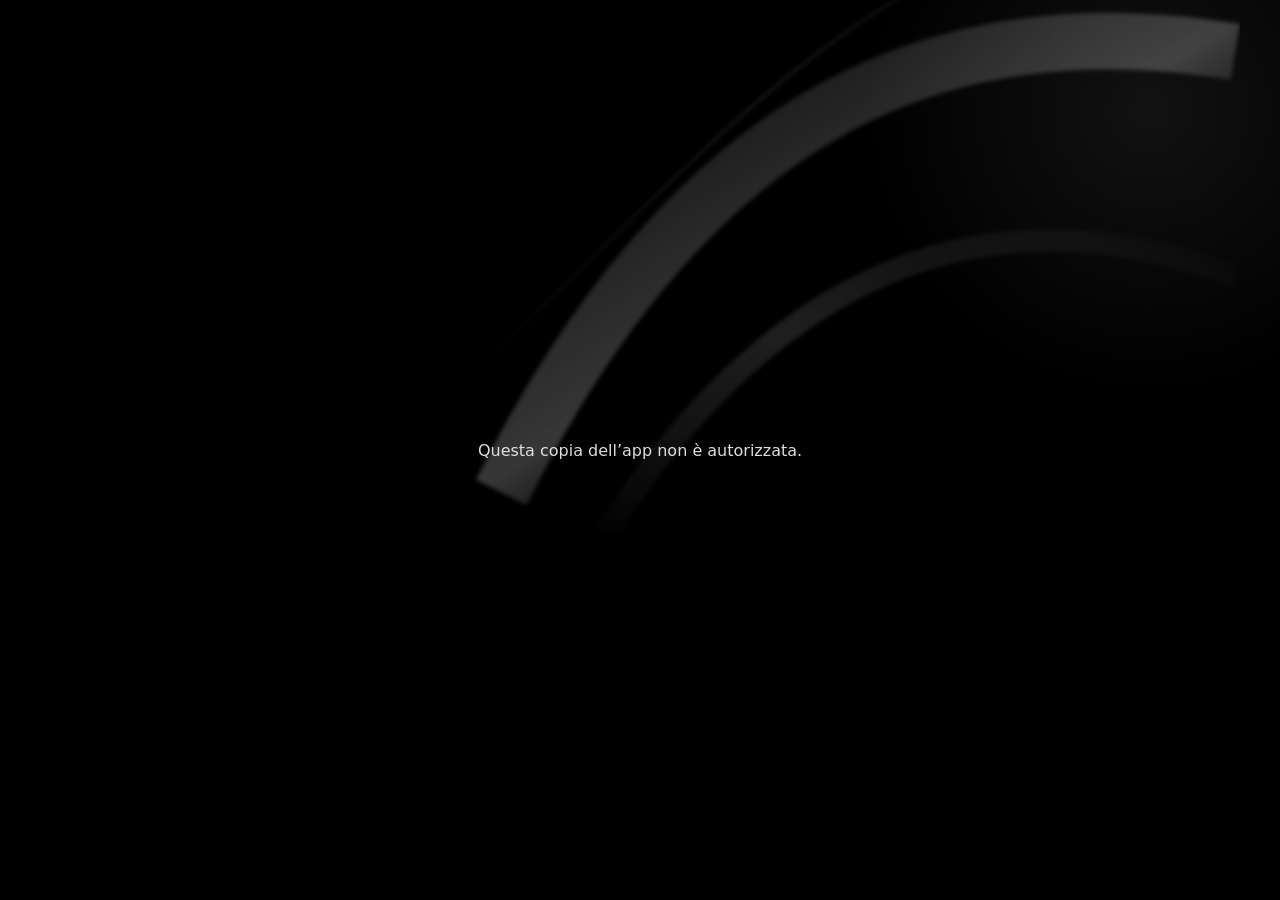
==== commit f575d682: "Protezione:" ====
--- a/index.html
+++ b/index.html
@@ -1,12 +1,16 @@
 <!doctype html>
 <html lang="it"><head><meta charset="UTF-8" />
 <meta name="viewport" content="width=device-width, initial-scale=1.0, viewport-fit=cover" />
-<meta name="theme-color" content="#000000" /><link rel="manifest" href="./manifest.webmanifest?v=photomemory-v26" />
+<meta name="theme-color" content="#000000" /><link rel="manifest" href="./manifest.webmanifest?v=photomemory-v33" />
 <meta name="apple-mobile-web-app-title" content="Photomemory" /><link rel="icon" type="image/png" href="./favicon.png" /><link rel="apple-touch-icon" sizes="180x180" href="./icon-180.png" />
 <meta name="apple-mobile-web-app-capable" content="yes" /><meta name="apple-mobile-web-app-status-bar-style" content="black" />
-<title>Photomemory</title>  <script type="module" crossorigin src="/assets/main-CqOgiidH.js"></script>
-  <link rel="modulepreload" crossorigin href="/assets/preventivo-De_D2Hha.js">
-  <link rel="stylesheet" crossorigin href="/assets/preventivo-DNLTqqne.css">
-  <link rel="stylesheet" crossorigin href="/assets/main-Q-q_CuCv.css">
+<title>Photomemory</title>  <script type="module" crossorigin src="/assets/main-CM4S5mFT.js"></script>
+  <link rel="modulepreload" crossorigin href="/assets/brand-ldY2AS_9.js">
+  <link rel="modulepreload" crossorigin href="/assets/librerie-B4zQ2TGJ.js">
+  <link rel="modulepreload" crossorigin href="/assets/preventivo-DeIvMDSs.js">
+  <link rel="modulepreload" crossorigin href="/assets/videoGalleria-C5fZ-OlS.js">
+  <link rel="stylesheet" crossorigin href="/assets/brand-s4m64xDM.css">
+  <link rel="stylesheet" crossorigin href="/assets/preventivo-BT4txE7f.css">
+  <link rel="stylesheet" crossorigin href="/assets/main-6wbNGmea.css">
 </head>
 <body><div id="root"></div></body></html>
--- a/assets/brand-s4m64xDM.css
+++ b/assets/brand-s4m64xDM.css
@@ -0,0 +1 @@
+:root{--bg:#0b0b0b;--card:#161616;--line:#2a2a2a;--red:#5a5a5a;--gold:#f0f0f0;--tx:#f2efe6;--mut:#9a958a;font-family:system-ui,-apple-system,Segoe UI,Roboto,sans-serif;color:var(--tx);background:var(--bg)}*{box-sizing:border-box}body{margin:0;background:var(--bg)}.top{background:#000}.app{max-width:720px;margin:0 auto;min-height:100vh;padding-bottom:84px}.top{position:sticky;top:0;z-index:5;background:#000;border-bottom:2px solid var(--gold);padding:12px 16px}.logo{color:var(--gold);font-size:20px;letter-spacing:.5px}.logo span{color:var(--red);font-weight:700}main{padding:12px}.card{background:var(--card);border:1px solid var(--line);border-radius:14px;padding:14px;margin-bottom:12px}h3{color:var(--gold);font-size:15px;margin:6px 0 10px;text-transform:uppercase;letter-spacing:.6px}.row{display:flex;gap:8px;align-items:center;margin-bottom:12px;flex-wrap:wrap}.row input{flex:1;min-width:110px}input,select,textarea{width:100%;background:#0e0e0e;color:var(--tx);border:1px solid var(--line);border-radius:10px;padding:11px;font-size:16px}input:focus,select:focus,textarea:focus{outline:none;border-color:var(--gold)}textarea{min-height:60px;resize:vertical}.campo{display:flex;flex-direction:column;gap:4px;margin-bottom:8px}.campo span{font-size:12px;color:var(--mut)}.grid2{display:grid;grid-template-columns:1fr 1fr;gap:0 10px}.grid3{display:grid;grid-template-columns:1fr 1fr 1fr;gap:0 8px}.coppia-ora{grid-column:1/-1;display:grid;grid-template-columns:1.4fr .8fr;gap:0 10px}.grid2 .campo:last-child:nth-child(odd){grid-column:1/-1}.btn{display:inline-flex;align-items:center;justify-content:center;gap:6px;background:#222;color:var(--tx);border:1px solid #3a3a3a;border-radius:10px;padding:11px 14px;font-size:15px;cursor:pointer;text-decoration:none;font-weight:600}.btn.sm{padding:7px 10px;font-size:13px}.btn.red{background:var(--red);border-color:var(--red);color:#fff}.btn.gold{background:var(--gold);border-color:var(--gold);color:#111}.btn.wa{background:#0f3d24;border-color:#1f7a47}.btn.danger{background:transparent;color:#ff6b6b;border-color:#5a1a1a}.btn.big{width:100%;padding:16px;font-size:18px}.btn:disabled{opacity:.4}.acts{display:flex;gap:8px;flex-wrap:wrap;margin:10px 0}.acts.sticky{position:sticky;bottom:76px;background:var(--bg);padding:8px 0}.ev .evhead{display:flex;justify-content:space-between;gap:10px;cursor:pointer}.ev small{display:block;color:var(--mut);font-size:12px;margin-top:3px;text-transform:capitalize}.right{text-align:right;display:flex;flex-direction:column;align-items:flex-end;gap:4px}.gold{color:var(--gold)}.red{color:#ff4d5e}.badge{font-size:11px;font-weight:700;padding:3px 8px;border-radius:20px;text-transform:uppercase;letter-spacing:.5px}.badge.p{border:1px solid var(--gold);color:var(--gold)}.badge.c{background:var(--red);color:#fff}.esempio{display:flex;justify-content:space-between;align-items:center;background:#1e1e1e;color:var(--gold);border-radius:8px;padding:4px 4px 4px 10px;margin-bottom:8px;font-size:13px}.pacchetti{display:grid;grid-template-columns:1fr 1fr;gap:8px}.pk{border:1px solid var(--line);border-radius:12px;padding:10px;display:flex;flex-direction:column;gap:3px;cursor:pointer}.pk input{display:none}.pk.on{border-color:var(--gold);background:#1c1c1c}.pk small{color:var(--mut);font-size:11px}.check{display:flex;align-items:center;gap:10px;padding:10px 0;border-bottom:1px solid var(--line)}.check input{width:22px;height:22px;accent-color:var(--red)}.poster-qta{border-bottom:1px solid var(--line)}.poster-qta>.check{border-bottom:0}.poster-qta .qta{display:flex;align-items:center;gap:10px;padding:0 0 10px 32px;font-size:14px;color:var(--mut)}.poster-qta .qta select{width:auto;min-width:72px;padding:6px 8px}.check span{flex:1}.check em{color:var(--gold);font-style:normal;font-size:14px}.check.locked{opacity:.75}.riga{display:flex;justify-content:space-between;gap:10px;padding:7px 0;border-bottom:1px dashed var(--line);font-size:14px}.riga small{color:var(--mut)}.riga.tot{font-size:17px;border:none;color:var(--gold)}.riga.ok{color:#7bd88f}.riga.click{cursor:pointer}.x{background:none;border:none;color:#ff6b6b;font-size:14px;margin-left:6px}.hint{color:var(--mut);font-size:13px}.warn{color:#ffb347;font-size:13px}.okmsg{color:#7bd88f;margin:8px 0 0;font-size:14px}.tabs{position:fixed;bottom:0;left:0;right:0;display:flex;background:#000;border-top:2px solid var(--gold);z-index:6;padding-bottom:env(safe-area-inset-bottom)}.tabs button{flex:1;background:none;border:none;color:var(--mut);padding:8px 2px;font-size:11px;display:flex;flex-direction:column;align-items:center;gap:2px}.tabs button span{font-size:20px}.tabs button.on{color:var(--gold)}.tabs button.on span{filter:drop-shadow(0 0 4px var(--red))}.modal{position:fixed;top:0;right:0;bottom:0;left:0;background:#000;z-index:10;display:flex;flex-direction:column}.modalbar{display:flex;gap:8px;align-items:center;padding:10px;border-bottom:1px solid var(--gold)}.modalbar b{flex:1;font-size:13px;overflow:hidden;text-overflow:ellipsis;white-space:nowrap}.modal .hint{text-align:center;margin:6px}.pdfpagine{flex:1;overflow:auto;background:#111;padding:8px 8px 24px}.pdfpagine figure{margin:0 0 14px}.pdfpagine figcaption{color:var(--gold);font-size:12px;margin:0 0 4px}.pdfpagine img{width:100%;height:auto;background:#fff;display:block}.clausole ol{padding-left:18px;font-size:13px;line-height:1.5;color:#ddd}.pkedit{border-bottom:1px solid var(--line);padding-bottom:8px;margin-bottom:10px}@media (max-width:380px){.grid3{grid-template-columns:1fr 1fr}}.toast{position:fixed;left:12px;right:12px;bottom:84px;z-index:20;padding:14px;border-radius:12px;font-weight:600;max-width:696px;margin:0 auto}.toast.ok{background:#1f5d36;color:#fff}.toast.err{background:var(--red);color:#fff}.confirm{border:1px solid var(--gold);border-radius:12px;padding:12px;margin-top:10px;background:#1c1c1c}details summary{list-style:none;margin-bottom:8px}details summary::-webkit-details-marker{display:none}.logoimg{display:block;height:44px;width:auto;margin:-4px 0}.cnt{display:inline-block;min-width:22px;padding:1px 7px;border-radius:12px;background:var(--red);color:#fff;font-size:12px;text-align:center;margin-left:6px;vertical-align:middle}.cnt.ok{background:#1f7a47}.prom{display:flex;justify-content:space-between;align-items:center;gap:10px;padding:10px 0;border-bottom:1px solid var(--line)}.prom small{display:block;color:var(--mut);font-size:12px;margin-top:3px;text-transform:capitalize}.prom .right{gap:6px}.click{cursor:pointer}.badge.ok{background:#1f7a47;color:#fff}.tabs button span{position:relative}.tabbadge{position:absolute;top:-4px;right:-12px;background:var(--red);color:#fff;font-style:normal;font-size:10px;font-weight:700;border-radius:10px;padding:0 5px;line-height:16px}.calhead{display:flex;justify-content:space-between;align-items:center;gap:8px;margin-bottom:10px}.calhead b{font-size:17px;color:var(--gold)}.calhead h3{margin:0}.cal{display:grid;grid-template-columns:repeat(7,1fr);gap:4px}.dow{text-align:center;color:var(--mut);font-size:12px;padding:4px 0}.day{aspect-ratio:1;background:#0e0e0e;border:1px solid var(--line);border-radius:8px;color:var(--tx);font-size:14px;display:flex;flex-direction:column;align-items:center;justify-content:center;padding:0;cursor:pointer}.day i{font-style:normal;font-size:11px;color:var(--gold);line-height:1}.day.has{border-color:var(--gold);background:#1c1c1c}.day.clash{border-color:#ff6b6b;background:#3a1010}.day.clash i{color:#ff6b6b;font-weight:700}.day.today{outline:2px solid var(--red)}.day.sel{background:var(--gold);color:#111}.day.sel i{color:#111}.warnbox{border-color:#ff6b6b;background:#2a0f0f}.warnbox b{color:#ffb3b3}.chart{display:flex;align-items:flex-end;gap:4px;height:150px;padding:8px 0;border-bottom:1px solid var(--line)}.bar{flex:1;display:flex;flex-direction:column;align-items:center;justify-content:flex-end;height:100%}.bar span{display:block;width:100%;background:linear-gradient(var(--gold),#6e6e6e);border-radius:4px 4px 0 0;min-height:1px}.bar small{font-size:10px;color:var(--mut);margin-top:3px}.bar em{font-style:normal;font-size:9px;color:var(--tx);margin-bottom:2px}.check.cons input[type=date]{width:auto;padding:6px 8px;font-size:14px}.ok-msg{color:#7bd88f;font-weight:600;margin:8px 0 0}.tabs button{font-size:10px}.blocco{min-height:100vh;display:flex;flex-direction:column;align-items:center;justify-content:center;gap:14px;padding:24px;text-align:center;background:#000}.blocco .logoimg{height:70px;margin-bottom:10px}.blocco h2{color:var(--gold);margin:0}.blocco p{margin:0}.blocco a.btn{text-decoration:none;display:inline-block}.licavviso{background:#1e1e1e;color:var(--gold);padding:10px 16px;font-size:14px;border-bottom:1px solid var(--line)}.licavviso a{color:var(--tx);font-weight:600}.licprova{display:flex;flex-wrap:wrap;align-items:center;gap:6px;justify-content:center;text-align:center;font-size:15px}.licprova .conto{font-variant-numeric:tabular-nums;color:var(--tx);font-size:17px}.licprova a{margin-left:6px}.day u{text-decoration:none;font-size:10px;color:silver;line-height:1}.day.gimp:not(.has){border-color:#6a6a6a}.occ{display:flex;gap:8px;margin:2px 0 12px}.occ button{flex:1;min-height:46px;border-radius:12px;border:1px solid var(--line);background:#141414;color:var(--tx);font-size:14px;padding:8px 4px}.occ button:disabled{opacity:.35}.occ button.on{background:var(--gold);color:#111;border-color:var(--gold);font-weight:650}.gimpegno{text-decoration:none;color:var(--tx);border-left:3px solid #9a9a9a;padding-left:8px}.gimpegno small{color:var(--mut)}.gcal .gcal-ok{margin-left:6px;font-size:11px;vertical-align:middle}.gcal select{width:100%}.gcal-ev{margin:-4px 4px 10px}.gimport ol{margin:8px 0 6px;padding-left:20px;line-height:1.5}.gimport ol li{margin:3px 0}.gimport details{margin:10px 0}.gimport summary{cursor:pointer;padding:4px 0}.gimport .btn.danger{margin-top:4px}.listino-tipi{display:flex;flex-wrap:wrap;gap:6px;margin:8px 0 10px}.listino-titolo{margin:6px 0}.pk-extra{margin-top:6px}.pk-flag{display:flex;flex-wrap:wrap;gap:14px;margin:4px 0}.promo-edit{border:1px dashed rgba(200,160,80,.5);border-radius:10px;padding:8px 10px;margin-top:6px}.promo-edit.on{border-style:solid;background:#c8a05014}.promo-stato{font-size:.8em;padding:1px 8px;border-radius:9px;background:#7f7f7f33;margin-left:6px}.promo-stato.on{background:#2e7d32;color:#fff}.grid3{display:grid;grid-template-columns:repeat(auto-fit,minmax(140px,1fr));gap:8px}.prezzo-vecchio{opacity:.6;font-weight:400;margin-right:4px}.promo-tag,.promo-firmato{display:block;font-style:normal;font-size:.75em;font-weight:600;color:#c0392b}.promo-firmato{color:inherit;opacity:.7;font-weight:400}.firmapad{position:fixed;top:0;right:0;bottom:0;left:0;z-index:30;background:#000;display:flex;flex-direction:column;gap:8px;padding:max(10px,env(safe-area-inset-top)) max(10px,env(safe-area-inset-right)) max(10px,env(safe-area-inset-bottom)) max(10px,env(safe-area-inset-left));overscroll-behavior:none;touch-action:none;user-select:none;-webkit-user-select:none}.firmabar{display:flex;align-items:center;gap:10px;border-bottom:1px solid var(--gold);padding-bottom:8px}.firmabar div{flex:1;display:flex;flex-direction:column}.firmabar b{color:var(--gold);text-transform:uppercase;letter-spacing:.6px;font-size:14px}.firmabar small{font-size:17px;font-weight:700}.firmaarea{flex:1;position:relative;background:#fff;border-radius:12px;min-height:140px;overflow:hidden}.firmaarea canvas{position:absolute;top:0;right:0;bottom:0;left:0;width:100%;height:100%;display:block;touch-action:none;cursor:crosshair;z-index:2}.firmalinea{position:absolute;left:6%;right:6%;bottom:24%;border-bottom:1.5px dashed #b9b2a0;z-index:1}.firmalinea span{position:absolute;left:0;bottom:4px;color:#b9b2a0;font-size:18px}.firmaph{position:absolute;top:0;right:0;bottom:0;left:0;margin:0;display:flex;align-items:center;justify-content:center;color:#c9c2b0;font-size:22px;z-index:1;pointer-events:none}.firmalegale{margin:0;font-size:13px;color:var(--tx);text-align:center}.firmaacts{display:flex;gap:10px}.firmaacts .btn{flex:1;padding:14px}@media (orientation:landscape) and (max-height:520px){.firmapad{gap:5px}.firmabar{padding-bottom:4px}.firmabar small{font-size:15px}.firmaacts .btn{padding:9px}.firmalegale{font-size:12px}}.firmaimg{background:#fff;border-radius:10px;padding:8px;display:flex;justify-content:center;margin-bottom:8px}.firmaimg img{max-width:100%;max-height:110px}.badge.firm{background:#1f7a47;color:#fff}.pk-album{border:1px solid var(--line);border-radius:12px;padding:10px 12px;margin:10px 0;background:#ffffff08}.pk-album.on{border-color:var(--gold);background:#c9a22714}.sw-riga{display:flex;align-items:center;justify-content:space-between;gap:12px;cursor:pointer;min-height:44px}.sw-riga span{display:flex;flex-direction:column;gap:2px}.sw-riga b{font-size:16px}.sw-riga small{color:var(--mut);font-size:13px}.sw-riga input{-moz-appearance:none;appearance:none;-webkit-appearance:none;flex:none;width:52px;height:30px;border-radius:15px;background:#3a3a3a;border:1px solid #666;position:relative;margin:0;cursor:pointer;transition:background .15s}.sw-riga input:after{content:"";position:absolute;top:3px;left:3px;width:24px;height:24px;border-radius:50%;background:#fff;transition:left .15s}.sw-riga input:checked{background:var(--gold)}.sw-riga input:checked:after{left:25px}.pk-album .grid2{margin-top:8px}select{-webkit-appearance:none;-moz-appearance:none;appearance:none;background-image:url("data:image/svg+xml,%3Csvg xmlns='http://www.w3.org/2000/svg' width='12' height='8'%3E%3Cpath d='M1 1l5 5 5-5' fill='none' stroke='%239a958a' stroke-width='2'/%3E%3C/svg%3E");background-repeat:no-repeat;background-position:right 12px center;padding-right:34px}.prezzi-pag{display:flex;flex-direction:column;gap:12px}.prezzi-pk{display:flex;flex-direction:column;gap:12px;min-width:0}.extra-card{min-width:0}.tipi-chips{display:flex;gap:8px;overflow-x:auto;-webkit-overflow-scrolling:touch;scrollbar-width:none;margin:0 -16px;padding:2px 16px 6px;scroll-snap-type:x proximity}.tipi-chips::-webkit-scrollbar{display:none}.chip{flex:none;min-height:44px;padding:0 16px;border-radius:22px;border:1px solid var(--line);background:var(--card);color:var(--tx);font-size:15px;white-space:nowrap;cursor:pointer;scroll-snap-align:start}.chip.on{background:var(--gold);border-color:var(--gold);color:#000;font-weight:700}.chips{display:flex;flex-wrap:wrap;gap:8px;margin-top:8px}.pk-titolo{margin:4px 0 0;font-size:14px;letter-spacing:.5px;text-transform:uppercase;color:var(--mut)}.pk-lista{display:flex;flex-direction:column;gap:10px}.pk-card{background:var(--card);border:1px solid var(--line);border-radius:14px;overflow:hidden}.pk-card.aperta,.pk-card.scelta{border-color:var(--gold)}.pk-card.scelta{box-shadow:0 0 0 2px var(--gold)}.pk-testa{all:unset;box-sizing:border-box;width:100%;display:flex;align-items:center;gap:12px;padding:14px;min-height:64px;cursor:pointer}.pk-nome{flex:1;min-width:0;display:flex;flex-direction:column;gap:3px}.pk-nome b{font-size:17px}.pk-nome small{color:var(--mut);font-size:13px;white-space:nowrap;overflow:hidden;text-overflow:ellipsis}.pk-prezzo{display:flex;flex-direction:column;align-items:flex-end;gap:2px;flex:none}.pk-prezzo b{font-size:17px;color:var(--gold)}.pk-prezzo s{color:var(--mut);font-size:13px}.pk-prezzo b.promo{color:#7bd88f}.pk-prezzo small{font-size:12px;color:var(--mut)}.chev{flex:none;color:var(--mut);font-size:16px;width:16px;text-align:center}.pk-corpo{padding:12px 14px 14px;display:flex;flex-direction:column;gap:10px;border-top:1px solid var(--line)}.pk-piano{display:flex;flex-direction:column;gap:8px}.pk-rate-riga{display:flex;flex-direction:column;gap:4px;padding-bottom:8px;border-bottom:1px dashed var(--line)}.pk-servizi b{font-size:14px}.pk-fondo{display:flex;justify-content:flex-end}.promo-edit{border:1px solid var(--line);border-radius:12px;padding:0 12px}.promo-edit.on{border-color:#7bd88f}.promo-testa{all:unset;box-sizing:border-box;width:100%;display:flex;align-items:center;gap:10px;min-height:48px;cursor:pointer}.promo-testa b{flex:1}.promo-stato.no{color:var(--mut);font-size:13px}.promo-edit .grid3{padding-bottom:10px}.nuovo-pk{min-height:50px;border-style:dashed;width:100%}.extra-card h4{margin:14px 0 4px;font-size:13px;color:var(--mut);text-transform:uppercase;letter-spacing:.5px}.extra-riga{display:flex;align-items:flex-start;justify-content:space-between;gap:8px 12px;min-height:52px;border-bottom:1px solid var(--line);flex-wrap:wrap}.compreso{display:flex;align-items:flex-start;gap:6px;font-size:13px;color:var(--mut);line-height:1.25;flex:1 1 100%;max-width:100%;justify-content:flex-end}.compreso span{white-space:normal}.compreso.on{color:#e7c27a}.compreso input{width:16px;height:16px;margin-top:1px;accent-color:#e7c27a;flex:none}.compreso-box{flex:0 1 auto;max-width:100%;align-self:center}.compreso-box.aperta{flex:1 1 100%;align-self:stretch}.compreso-testa{display:inline-flex;align-items:center;gap:8px;max-width:100%;min-height:36px;padding:0 10px;border-radius:10px;border:1px solid var(--line);background:transparent;color:var(--mut);font-size:13px;text-align:left}.compreso-box.aperta .compreso-testa{display:flex;width:100%}.compreso-box.on .compreso-testa{border-color:#e7c27a;color:#e7c27a}.compreso-testa .segno{width:16px;height:16px;border:1.5px solid currentColor;border-radius:4px;display:inline-flex;align-items:center;justify-content:center;font-size:11px;line-height:1;flex:none}.compreso-box.on .segno{background:#e7c27a;color:#111;border-color:#e7c27a}.compreso-testa span{white-space:normal;line-height:1.2}.compreso-testa i{margin-left:auto;font-style:normal;flex:none}.compreso-lista{display:flex;flex-direction:column;gap:2px;width:100%;margin-top:6px;padding:4px 8px;border:1px solid var(--line);border-radius:10px}.compreso-voce{display:flex;align-items:flex-start;gap:8px;min-height:40px;padding:8px 2px;font-size:14px}.compreso-voce input{width:18px;height:18px;margin-top:1px;accent-color:#e7c27a;flex:none}.compreso-voce span{white-space:normal;line-height:1.25}.compreso-voce.on{color:#e7c27a}.pk-corpo .compreso{grid-column:1/-1;justify-content:flex-start}.extra-gruppo .extra-riga:last-child{border-bottom:0}.extra-riga>span:first-child{flex:1;font-size:15px}.extra-val{display:flex;align-items:center;gap:6px;flex:1 1 180px;flex-wrap:wrap;justify-content:flex-end;max-width:100%}.extra-val i{font-style:normal;color:var(--mut)}.extra-val input{width:96px;text-align:right;padding:10px}.extra-custom{display:flex;align-items:center;gap:8px;min-height:48px;border-top:1px dashed var(--line);padding:6px 0;flex-wrap:wrap}.extra-custom>input{flex:1;min-width:0}.extra-custom>textarea{flex:1 1 100%;min-height:72px;background:#111;color:var(--tx);border:1px solid #3a3a3a;border-radius:8px;padding:8px}.extra-nuovo{display:flex;flex-wrap:wrap;gap:8px;align-items:center;margin-top:12px}.extra-nuovo>input,.extra-nuovo>select{flex:1 1 140px;min-width:0}@media (max-width:560px){.extra-card h4{margin:8px 0 0}.extra-riga{display:grid;grid-template-columns:minmax(0,1fr) auto;gap:4px 8px;min-height:0;padding:6px 0;align-items:center}.extra-val{flex:none;justify-content:flex-end}.extra-val input{width:74px;padding:7px 8px}.compreso-box{grid-column:1 / -1;align-self:start;justify-self:start}.compreso-box.aperta{justify-self:stretch}.compreso-testa{min-height:32px;padding:0 8px;width:auto}.compreso-box.aperta .compreso-testa{width:100%}.compreso-voce{min-height:0;padding:4px 2px}.extra-custom{display:grid;grid-template-columns:minmax(0,1fr) auto;gap:6px;min-height:0;padding:6px 0;align-items:center}.extra-custom>input{grid-column:1 / -1}.extra-custom>.btn{justify-self:end}.extra-custom .compreso-box{grid-column:1 / -1}.extra-nuovo{gap:6px;margin-top:8px}}.info-btn{all:unset;cursor:pointer;color:var(--mut);padding:0 6px;font-size:16px}.info-txt{margin:4px 0}.sez-titolo{margin:18px 2px 6px;font-size:15px}.btn.ghost{background:transparent;border:1px solid var(--line);color:var(--mut);align-self:center}.sw-riga input:checked{background:#2e9d5b;border-color:#2e9d5b}.extra-val input::-webkit-outer-spin-button,.extra-val input::-webkit-inner-spin-button,.pk-corpo input::-webkit-outer-spin-button,.pk-corpo input::-webkit-inner-spin-button{-webkit-appearance:none;margin:0}.extra-val input,.pk-corpo input[type=number]{-moz-appearance:textfield;-webkit-appearance:textfield;appearance:textfield}.v-impagina>.imp-pagina{grid-column:1/-1}.imp-pagina label.hint input,.imp-pagina label.hint select,.imp-pagina .imp-cerca{display:block;width:100%;margin:6px 0;background:#111;color:var(--tx);border:1px solid #3a3a3a;border-radius:8px;padding:8px;box-sizing:border-box}.imp-editor{display:flex;gap:16px;align-items:flex-start}.imp-lavoro{flex:1;min-width:0;display:flex;justify-content:center;align-items:flex-start}.imp-pannello{width:340px;flex:0 0 340px;position:sticky;top:8px;max-height:calc(100dvh - 24px);overflow:auto}.imp-editor .imp-stage{overflow:hidden;background:transparent;border:0}@media (max-width:860px){.imp-editor{flex-direction:column}.imp-pannello{width:auto;flex:1 1 auto;position:static;max-height:none}}.imp-tools{display:flex;flex-wrap:wrap;gap:8px;margin:10px 0}.imp-sfoglia{position:relative}.imp-stage{width:100%;overflow:auto;border-radius:12px;background:#1a1a1a;border:1px solid #3a3a3a;touch-action:none}.imp-safe{position:absolute;border:3px dashed #c6a15b;pointer-events:none;z-index:40;box-sizing:border-box}.imp-num{position:absolute;left:0;right:0;bottom:2%;text-align:center;z-index:41;pointer-events:none;color:#111}.imp-colore{display:flex;align-items:center;gap:6px}.imp-tono{width:28px;height:28px;border-radius:50%;border:1px solid #666;padding:0}.imp-freccia{position:absolute;top:50%;transform:translateY(-50%);z-index:6;width:44px;height:72px;border:0;border-radius:12px;background:#0000008c;color:#fff;font-size:32px;line-height:1;cursor:pointer}.imp-freccia.sx{left:8px}.imp-freccia.dx{right:8px}.imp-freccia:disabled{opacity:.28}.imp-dissolvi{animation:impFade .55s ease}@keyframes impFade{0%{opacity:0}to{opacity:1}}.imp-tela{transform-origin:top left;position:relative}.imp-sfondo{position:absolute;top:0;right:0;bottom:0;left:0;width:100%;height:100%;object-fit:cover;pointer-events:none;z-index:0}.imp-el{position:absolute;box-sizing:border-box;overflow:hidden;cursor:grab;background:#f3f3f3}.imp-el.on{outline:4px solid #c6a15b;outline-offset:-4px}.imp-el img{position:absolute;pointer-events:none;max-width:none}.imp-vuota,.imp-testo{display:flex;align-items:center;justify-content:center;width:100%;height:100%;color:#666}.imp-testo{white-space:nowrap}.imp-resize{position:absolute;right:0;bottom:0;width:28px;height:28px;background:#c6a15b;cursor:nwse-resize;z-index:5}.imp-scheda{margin-top:10px}.imp-griglia{display:grid;grid-template-columns:repeat(auto-fill,minmax(150px,1fr));gap:10px}.imp-card{padding:8px;text-align:left}.imp-card.sel{outline:2px solid var(--gold)}.imp-mini-btn{background:transparent;color:inherit;border:0;width:100%;cursor:pointer;text-align:left}.imp-mini-box{height:120px;display:flex;align-items:center;justify-content:center;background:#111;border-radius:8px;overflow:hidden}.imp-mini{position:relative;max-height:110px;max-width:100%}.imp-mini i,.imp-mini em{position:absolute;overflow:hidden}.imp-mini i img{width:100%;height:100%;object-fit:cover;display:block}.imp-mini em{font-size:7px;line-height:1}.imp-voce{display:flex;flex-direction:column;align-items:flex-start;width:100%;margin-top:8px;cursor:pointer;color:inherit}.imp-voce small,.imp-card small{color:var(--mut);display:block}.st{position:fixed;top:0;right:0;bottom:0;left:0;z-index:900;display:grid;background:#2a2a2a;color:#eee;font-size:13px;grid-template-columns:210px minmax(0,1fr) 172px;grid-template-rows:auto auto minmax(0,1fr) auto;grid-template-areas:"top top top" "ctx ctx ctx" "sx tela dx" "giu giu giu";padding:env(safe-area-inset-top) env(safe-area-inset-right) 0 env(safe-area-inset-left);user-select:none;-webkit-user-select:none}.st button{font:inherit}.st-b{background:#474747;color:#f0f0f0;border:1px solid #5c5c5c;border-radius:6px;padding:6px 10px;min-height:32px;cursor:pointer;white-space:nowrap;line-height:1.1}.st-b:hover:not(:disabled){background:#555}.st-b:disabled{opacity:.4;cursor:default}.st-b.on{background:#d9d9d9;color:#111;border-color:#d9d9d9}.st-b.gold{background:#e8e8e8;color:#111;border-color:#e8e8e8;font-weight:600}.st-b.danger,.st-tendina .danger{color:#ff8a80}.st-top{grid-area:top;display:flex;align-items:center;gap:8px;padding:8px 10px;background:#1d1d1d;border-bottom:1px solid #111;flex-wrap:wrap}.st-titolo{display:flex;flex-direction:column;min-width:0;max-width:340px;margin:0 6px}.st-titolo b{white-space:nowrap;overflow:hidden;text-overflow:ellipsis}.st-titolo small{color:#a8a8a8;font-size:11px;white-space:nowrap;overflow:hidden;text-overflow:ellipsis}.st-gruppo{display:flex;gap:2px}.st-gruppo .st-b{border-radius:0}.st-gruppo .st-b:first-child{border-radius:6px 0 0 6px}.st-gruppo .st-b:last-child{border-radius:0 6px 6px 0}.st-zoom{min-width:56px}.st-spazio{flex:1}.st-occ{color:#ddd;font-size:12px;max-width:260px;overflow:hidden;text-overflow:ellipsis;white-space:nowrap}.st-menu{position:relative}.st-tendina{position:absolute;top:calc(100% + 4px);left:0;min-width:250px;background:#303030;border:1px solid #555;border-radius:8px;box-shadow:0 12px 30px #00000080;padding:6px;z-index:20;display:flex;flex-direction:column;gap:2px}.st-menu.dx .st-tendina{left:auto;right:0}.st-tendina button,.st-tendina a{background:transparent;border:0;color:#eee;text-align:left;padding:9px 10px;border-radius:6px;cursor:pointer;font-size:13px;word-break:break-all}.st-tendina button:hover:not(:disabled){background:#454545}.st-tendina button:disabled{opacity:.4}.st-tendina label{display:flex;flex-direction:column;gap:4px;padding:6px 10px;color:#bbb;font-size:12px}.st-tendina input{background:#1b1b1b;color:#eee;border:1px solid #555;border-radius:6px;padding:7px}.st-ctx{grid-area:ctx;display:flex;align-items:center;gap:6px;padding:6px 10px;background:#353535;border-bottom:1px solid #1e1e1e;overflow-x:auto;scrollbar-width:thin;min-height:46px}.st-ctx>*{flex:none}.st-tit{color:#fff;margin-right:4px}.st-mut{color:#a5a5a5;font-size:12px}.st-sep{width:1px;height:24px;background:#555;margin:0 4px}.st-seg{display:inline-flex;background:#232323;border:1px solid #4e4e4e;border-radius:7px;padding:2px;gap:2px}.st-seg button{background:transparent;border:0;color:#cfcfcf;padding:5px 9px;border-radius:5px;cursor:pointer;white-space:nowrap;min-height:28px}.st-seg button.on{background:#d9d9d9;color:#111}.st-largo{display:flex;width:100%}.st-largo button{flex:1;padding:5px 2px}.st-colore{display:inline-flex;width:30px;height:30px;border-radius:50%;overflow:hidden;border:1px solid #777;cursor:pointer}.st-colore input{width:44px;height:44px;margin:-7px;border:0;padding:0;background:none;cursor:pointer}.st-range{display:inline-flex;align-items:center;gap:6px;color:#ccc;font-size:12px}.st-range input{width:110px}.st-testo{background:#1b1b1b;color:#eee;border:1px solid #555;border-radius:6px;padding:6px 8px;width:200px}.st-sel{background:#1b1b1b;color:#eee;border:1px solid #555;border-radius:6px;padding:6px;max-width:100%}.st-pan{background:#383838;display:flex;flex-direction:column;min-height:0;overflow:hidden}.st-riga{display:flex;align-items:center;gap:8px;padding:7px 8px;flex-wrap:wrap}.st-riga>b{font-size:12px;text-transform:uppercase;letter-spacing:.06em;color:#ddd}.st-modelli{grid-area:sx;border-right:1px solid #1e1e1e;gap:6px;padding-bottom:6px}.st-modelli>.st-seg,.st-modelli>.st-chips,.st-modelli>.st-sel{margin:0 8px}.st-chips{display:flex;flex-wrap:wrap;gap:3px;align-items:center}.st-chips button{background:#2a2a2a;border:1px solid #4e4e4e;color:#ddd;border-radius:5px;min-width:28px;height:26px;padding:0 6px;cursor:pointer}.st-chips button.on{background:#d9d9d9;color:#111}.st-griglia{overflow-y:auto;display:grid;grid-template-columns:repeat(auto-fill,minmax(84px,1fr));gap:8px;padding:4px 8px 10px;align-content:start;flex:1;min-height:0}.st-lay{background:#2d2d2d;border:1px solid #474747;border-radius:6px;padding:6px 4px 4px;display:flex;flex-direction:column;align-items:center;gap:4px;cursor:pointer;color:#bbb}.st-lay:hover{border-color:#bbb}.st-lay small{font-size:10px;line-height:1.1;max-width:100%;overflow:hidden;text-overflow:ellipsis;white-space:nowrap}.st-fogli{grid-area:dx;border-left:1px solid #1e1e1e}.st-icone{display:flex;gap:3px;padding:0 8px 6px}.st-icone .st-b{padding:4px 0;flex:1;min-height:28px}.st-lista{overflow-y:auto;flex:1;min-height:0;padding:2px 8px 10px;display:flex;flex-direction:column;gap:8px}.st-foglio{background:transparent;border:2px solid transparent;border-radius:6px;padding:4px;display:flex;flex-direction:column;align-items:center;gap:3px;cursor:pointer;color:#ccc}.st-foglio.on{border-color:#3d8bfd;background:#2f3b4d}.st-foglio small{font-size:10.5px}.st-centro{grid-area:tela;position:relative;display:flex;flex-direction:column;min-width:0;min-height:0;background:#4b4b4b}.st-lavoro{flex:1;min-height:0;overflow:auto;display:grid;place-items:center;padding:12px;touch-action:pan-x pan-y}.st-stage{position:relative;overflow:hidden;box-shadow:0 6px 24px #00000073;flex:none;touch-action:none}.st-stage .imp-tela{position:absolute;left:0;top:0}.st-sotto{display:flex;align-items:center;justify-content:center;gap:10px;padding:5px;background:#3c3c3c;border-top:1px solid #2a2a2a;font-size:12px;color:#ccc}.st-sotto .st-b{min-height:28px;padding:2px 14px;font-size:18px}.st-toast{position:absolute;left:50%;bottom:48px;transform:translate(-50%);background:#141414f0;color:#eee;padding:9px 14px;border-radius:8px;max-width:min(560px,90%);font-size:13px;z-index:30;margin:0;box-shadow:0 6px 20px #00000080;pointer-events:none}.st-toast.err{color:#ffb4a8;border:1px solid #8a2b22}.st-fondo{position:absolute;overflow:hidden;z-index:0}.st-fondo img{position:absolute;top:0;right:0;bottom:0;left:0;width:100%;height:100%;object-fit:cover;pointer-events:none}.st-deco{background:transparent}.st-vuota{position:absolute;top:0;right:0;bottom:0;left:0;display:flex;align-items:center;justify-content:center;color:#8a8a8a;font-weight:300}.st-resize{position:absolute;right:0;bottom:0;background:#3d8bfd;cursor:nwse-resize;z-index:5}.st .imp-el.on{outline:none}.st .imp-el.on:after{content:"";position:absolute;top:0;right:0;bottom:0;left:0;border:calc(2.5px / var(--k,1)) solid #3d8bfd;pointer-events:none}.st-modelli.largo .st-griglia{grid-template-columns:1fr}.st-num{position:absolute;text-align:center;z-index:301;pointer-events:none;font-family:Georgia,serif}.st-abb{position:absolute;background:#dc282838;pointer-events:none;z-index:400}.st-taglio{position:absolute;border:1px dashed rgba(220,30,30,.9);pointer-events:none;z-index:401;box-sizing:border-box}.st-sicuro{position:absolute;border:1px dashed rgba(40,140,255,.75);pointer-events:none;z-index:401;box-sizing:border-box}.st-piega{position:absolute;background:#0000008c;pointer-events:none;z-index:402;box-shadow:0 0 0 1px #ffffff59}.st-dorso{position:absolute;background:repeating-linear-gradient(90deg,#ffaa0024 0,#ffaa0024 6px,#ffaa000f 6px,#ffaa000f 12px);pointer-events:none;z-index:399}.st-etich{position:absolute;text-align:center;color:#c82828d9;font-weight:600;pointer-events:none;z-index:403;font-family:system-ui,sans-serif;letter-spacing:.08em;text-transform:uppercase}.st-mini-bg{position:absolute;top:0;right:0;bottom:0;left:0;width:100%;height:100%;object-fit:cover}.st-mini-fondo{position:absolute;overflow:hidden}.st-mini-fondo img{position:absolute;top:0;right:0;bottom:0;left:0;width:100%;height:100%;object-fit:cover}.imp-mini u{position:absolute;top:0;bottom:0;width:1px;background:#00000059;text-decoration:none}.st-tabs{display:none}.st-foto{grid-area:giu;border-top:1px solid #1e1e1e;background:#333}.st-foto .st-riga{padding:6px 10px;border-bottom:1px solid #2a2a2a}.st-guida{margin:4px 10px 0}.st-strip{display:flex;gap:10px;overflow-x:auto;padding:8px 10px 12px;min-height:100px;align-items:center;scrollbar-width:thin;touch-action:pan-x}.st-th{position:relative;flex:none;height:84px;min-width:56px;padding:0;border:2px solid transparent;border-radius:4px;background:#222;cursor:grab;touch-action:pan-x;-webkit-touch-callout:none}.st-th img{height:80px;width:auto;max-width:130px;display:block;border-radius:2px;pointer-events:none}.st-th>span{display:block;width:60px;height:80px;background:#444}.st-th.sel{border-color:#3d8bfd}.st-th.usata img{opacity:.72}.st-th em{position:absolute;right:-5px;bottom:-5px;background:#2fb344;color:#fff;font-style:normal;font-size:10px;font-weight:700;min-width:18px;height:18px;border-radius:9px;display:grid;place-items:center;border:2px solid #333}.st-fantasma{position:fixed;width:90px;height:auto;transform:translate(-50%,-60%);opacity:.85;pointer-events:none;z-index:1000;box-shadow:0 8px 24px #0009;border:2px solid #fff}.st-anteprima{position:fixed;top:0;right:0;bottom:0;left:0;z-index:950;background:#0a0a0af5;display:flex;flex-direction:column}.st-ante-barra{display:flex;justify-content:space-between;align-items:center;padding:10px 14px;color:#ddd}.st-ante-libro{flex:1;display:flex;align-items:center;justify-content:center;gap:10px;min-height:0}.st-ante-foglio{box-shadow:0 20px 60px #000000b3}.st-freccia{font-size:26px;min-height:64px;padding:0 12px}@media (max-width:900px){.st{grid-template-columns:1fr;grid-template-rows:auto auto minmax(38vh,1fr) auto minmax(0,auto);grid-template-areas:"top" "ctx" "tela" "tabs" "pan";font-size:13px}.st-top{gap:5px;padding:6px;flex-wrap:nowrap;overflow-x:auto;scrollbar-width:none}.st-titolo{max-width:46vw;flex:0 0 auto}.st-titolo small{font-size:10px}.st-top .st-spazio{display:none}.st-foto .st-riga{flex-wrap:nowrap;overflow-x:auto;scrollbar-width:none}.st-foto .st-riga>*{flex:none}.st-toast{bottom:44px;font-size:12px;padding:6px 10px}.st-lbl{display:none}.st-tabs{grid-area:tabs;display:flex;background:#1d1d1d;border-top:1px solid #111}.st-tabs button{flex:1;background:transparent;border:0;color:#aaa;padding:10px 0;font-size:13px;border-bottom:2px solid transparent}.st-tabs button.on{color:#fff;border-bottom-color:#3d8bfd}.st-pan{grid-area:pan;display:none;max-height:36vh;border:0}.st-pan.on{display:flex}.st-foto{max-height:none}.st-lista{flex-direction:row;overflow-x:auto;overflow-y:hidden}.st-foglio{flex:none}.st-griglia{grid-template-columns:repeat(auto-fill,minmax(92px,1fr))}.st-menu .st-tendina{position:fixed;left:8px;right:8px;top:auto;bottom:calc(8px + env(safe-area-inset-bottom));max-height:70vh;overflow:auto}.st-menu.dx .st-tendina{left:8px;right:8px}.st-b{min-height:36px}.st-foto,.st-pan.st-modelli,.st-pan.st-fogli{padding-bottom:env(safe-area-inset-bottom)}}.imp-mio{display:inline-flex;align-items:center;gap:6px;background:#1c1c1c;border:1px solid #3a3a3a;border-radius:14px;padding:3px 4px 3px 10px;font-size:13px}.imp-mio button{background:transparent;border:0;color:var(--mut);cursor:pointer}.st-giro{position:absolute;overflow:visible;pointer-events:none}.st-giro img{position:absolute;max-width:none;pointer-events:none}.st .imp-el.meta:after{content:"";position:absolute;top:0;right:0;bottom:0;left:0;border:calc(4px / var(--k,1)) solid #2fb344;background:#2fb3442e;pointer-events:none}.st .imp-el.via{opacity:.45}.st-aiuto{position:absolute;background:#ff2fb3;pointer-events:none;z-index:420}.st-presa{position:absolute;left:0;top:0;background:#3d8bfd;color:#fff;cursor:move;z-index:6;display:grid;place-items:center;font-style:normal;line-height:1}.st-foglio.preso{opacity:.4}.st-foglio.prima{box-shadow:0 -4px #3d8bfd}.st-foglio.dopo{box-shadow:0 4px #3d8bfd}.st-foglio{touch-action:pan-y;-webkit-touch-callout:none}.st-num-in{width:42px;background:#1b1b1b;color:#eee;border:1px solid #555;border-radius:5px;padding:4px;text-align:right}.st-range output{min-width:38px;color:#ddd;font-variant-numeric:tabular-nums}@media (max-width:900px){.st-foglio.prima{box-shadow:-4px 0 #3d8bfd}.st-foglio.dopo{box-shadow:4px 0 #3d8bfd}.st-foglio{touch-action:pan-x}}.st-foglio img,.st-foglio *{-webkit-user-drag:none;user-select:none;-webkit-user-select:none}@media (min-width:900px){.st-ctx{flex-wrap:wrap;overflow-x:visible;row-gap:4px}}.st-primo{background:#3d8bfd!important;border-color:#3d8bfd!important;color:#fff!important;font-weight:600}.st-chip{background:#474747;color:#f0f0f0;border:1px solid #5c5c5c;border-radius:14px;padding:4px 10px;cursor:pointer;font-size:12px}.st-chip:hover{background:#5a5a5a}.st-controllo{align-items:center;justify-content:center;background:#0a0a0ab3}.st-dialogo{background:#2e2e2e;color:#eee;border:1px solid #555;border-radius:10px;padding:16px 18px;max-width:min(560px,94vw);display:flex;flex-direction:column;gap:12px;box-shadow:0 12px 40px #0009}.st-dialogo>b{font-size:16px}.st-ctl{display:flex;flex-direction:column;gap:6px}.st-ctl small{color:#aaa}.st-dialogo-bottoni{display:flex;flex-wrap:wrap;gap:8px;justify-content:flex-end}.sp{position:fixed;top:0;right:0;bottom:0;left:0;z-index:940;background:#3a3a3a;color:#eee;display:flex;flex-direction:column;font-size:13px}.sp>*{flex:none}.sp>.sp-centro{flex:1 1 0;min-height:0}.sp-centro>*{flex:none}.sp input.st-num-in{width:56px}.sp>.sp-storia{flex:0 0 34vh;min-height:150px}.sp select,.sp input{width:auto;margin:0}.sp-top{display:flex;align-items:center;gap:8px;padding:8px 12px;background:#2b2b2b;border-bottom:1px solid #1e1e1e}.sp-tit{font-size:15px}.sp-info{color:#bbb}.sp-opz{display:flex;flex-wrap:wrap;align-items:center;gap:6px 8px;padding:6px 12px;background:#353535;border-bottom:1px solid #1e1e1e}.sp-l{color:#bbb;font-size:12px;display:inline-flex;align-items:center;gap:6px}.sp-nota{margin:4px 12px;color:#e8c46a;font-size:12px}.sp-fogli{display:flex;gap:8px;overflow-x:auto;padding:8px 12px;background:#555;scrollbar-width:thin}.sp-f{flex:none;background:transparent;border:2px solid transparent;border-radius:4px;padding:2px;cursor:pointer;display:flex;flex-direction:column;align-items:center;gap:2px;color:#ddd}.sp-f.on{border-color:#3d8bfd;background:#2d2d2d}.sp-f.nuovo{margin-left:10px;box-shadow:-6px 0 0 -4px #e8c46a}.sp-f small{font-size:10px}.sp-centro{display:flex;flex-direction:column;align-items:center;justify-content:center;gap:8px;padding:8px;background:#9a9a9a;min-height:0;overflow:hidden}.sp-alt{display:flex;gap:6px;align-items:center;overflow-x:auto;max-width:100%;padding:4px;scrollbar-width:thin}.sp-alt .sp-l{color:#222;font-weight:600;white-space:nowrap}.sp-a{flex:none;background:#fff;border:2px solid transparent;border-radius:3px;padding:1px;cursor:pointer}.sp-a.on{border-color:#3d8bfd}.sp-giostra{display:flex;align-items:center;gap:22px;justify-content:center}.sp-lato{background:transparent;border:0;cursor:pointer;opacity:.85;padding:0}.sp-lato:disabled{opacity:.25;cursor:default}.sp-grande{box-shadow:0 6px 24px #00000059}.sp-nav{display:flex;align-items:center;gap:10px;color:#111}.sp-storia{overflow:auto;background:#2b2b2b;padding:8px 12px;display:flex;flex-direction:column;gap:8px}.sp-cap{background:#333;border:1px solid #444;border-radius:8px;padding:6px 8px}.sp-cap-testa{display:flex;align-items:center;gap:8px;margin-bottom:4px}.sp-cap-testa input{background:#222;border:1px solid #555;color:#eee;border-radius:5px;padding:3px 6px;min-width:0;flex:0 1 280px;font-weight:600}.sp-cap-testa small{color:#aaa}.sp-cap-foto{display:flex;flex-wrap:wrap;gap:4px 0;align-items:center}.sp-pz{display:inline-flex;align-items:center}.sp-taglio{width:16px;height:46px;background:transparent;border:0;color:transparent;cursor:pointer;padding:0;font-size:12px}.sp-taglio:hover,.sp-taglio:focus-visible{color:#e8c46a;background:#444}.sp-th{position:relative;width:62px;height:62px;background:#222;border:2px solid transparent;border-radius:4px;padding:0;overflow:hidden;cursor:pointer}.sp-th img{width:100%;height:100%;object-fit:cover;display:block}.sp-th i{display:block;width:100%;height:100%;background:#444}.sp-th small{position:absolute;left:0;right:0;bottom:0;background:#0009;color:#fff;font-size:9px;text-align:center}.sp-th:hover{border-color:#d33}.sp-th.fuori{opacity:.45;border-color:#d33}.sp-fuori{border-style:dashed}@media (max-width:900px){.sp{overflow-y:auto}.sp>.sp-storia{flex:none;min-height:0;overflow:visible}.sp-opz{flex-wrap:nowrap;overflow-x:auto}.sp-centro{overflow:visible}.sp>.sp-centro{flex:none}.sp-taglio{color:#777;width:18px}.sp-th{width:54px;height:54px}}.st-modelli>.st-scroll{flex:1 1 0;min-height:0;overflow-y:auto;-webkit-overflow-scrolling:touch}.st-scroll .st-griglia{overflow:visible;flex:none}.st-sugg{margin:0 6px 4px;background:#2c3038;border:1px solid #3d4a5e;border-radius:8px;padding-bottom:6px}.st-sugg>.st-riga{padding:5px 6px}.st-sugg>p{margin:0 8px;font-size:11px;line-height:1.35}.st-sugg-lista{display:flex;gap:6px;overflow-x:auto;padding:2px 6px 4px;-webkit-overflow-scrolling:touch}.st-sug{flex:none;max-width:140px}.st-sug.primo{border-color:#3d8bfd}.st-lib-testa{padding:4px 8px}.st-lib-testa .st-seg button{padding:3px 7px;font-size:11px}.st-lay-c{position:relative;display:flex;flex-direction:column}.st-lay-c>.st-lay{flex:1}.st-lay-c.pref>.st-lay{border-color:#c9a227}.st-lay-az{position:absolute;top:3px;right:3px;display:flex;gap:3px;opacity:0;transition:opacity .12s}.st-lay-c:hover .st-lay-az,.st-lay-c.pref .st-lay-az,.st-lay-az:focus-within{opacity:1}.st-lay-az button{width:22px;height:22px;padding:0;border-radius:50%;border:1px solid #555;background:#1b1b1bd9;color:#ccc;font-size:12px;line-height:20px;cursor:pointer}.st-lay-az .st-stella.on{color:#f2c94c;border-color:#c9a227}.st-lay-az .st-scarta:hover{color:#ff8a8a}.st-altri{grid-column:1/-1;justify-self:center}.st-th .st-spunta{position:absolute;top:3px;left:3px;width:22px;height:22px;border-radius:50%;border:1.5px solid #fff;background:#0007;color:transparent;font-size:13px;line-height:19px;text-align:center;cursor:pointer;z-index:2}.st-th .st-spunta.on{background:#3d8bfd;border-color:#3d8bfd;color:#fff}.st-th.spuntata{border-color:#3d8bfd;box-shadow:0 0 0 1px #3d8bfd}.st-spuntate{display:flex;align-items:center;gap:8px;flex-wrap:wrap;padding:2px 8px 6px;font-size:12px;color:#cfe0ff}@media (hover:none){.st-lay-az{opacity:.85}.st-lay-az button{width:26px;height:26px;line-height:24px}}@media (max-width:899px){.st-th .st-spunta{width:26px;height:26px;line-height:23px}.st-spuntate{flex-wrap:nowrap;overflow-x:auto}.st-spuntate>*{flex:none}.st-sug{max-width:130px}}.st-sugg-altri{display:none}@media (min-width:900px){.st-sugg-lista{flex-direction:column;overflow:visible;align-items:stretch;gap:6px}.st-sug{max-width:none}.st-sugg-lista:not(.tutti)>.st-sug:nth-child(n+5){display:none}.st-sugg-altri{display:block;margin:2px auto 0;min-height:0;padding:3px 10px;font-size:11px}}@media (max-width:899px){.st-pan.st-modelli{overflow-y:auto;-webkit-overflow-scrolling:touch;max-height:40vh}.st-pan.st-modelli>*{flex:none}.st-modelli>.st-scroll{overflow:visible}}.st .imp-el{touch-action:none;-webkit-user-select:none;user-select:none;-webkit-touch-callout:none;cursor:move}.st .imp-el.ritaglio{cursor:grab}.st .imp-el.ritaglio:after{border-style:dashed!important;border-color:#e8c46a!important}.st-barra{position:absolute;z-index:50;display:flex;gap:4px;padding:3px;background:#121212eb;border:1px solid #3d8bfd;border-radius:10px;box-shadow:0 4px 14px #00000080;touch-action:none}.st-barra button{min-width:var(--b,34px);height:var(--b,34px);padding:0 8px;border:0;border-radius:7px;background:#2a2a2a;color:#fff;font-size:18px;line-height:1;cursor:pointer;display:grid;place-items:center;touch-action:none;-webkit-user-select:none;user-select:none}.st-barra button.st-presa{position:static;background:#3d8bfd;cursor:move;font-style:normal}.st-barra button[data-testid=st-scambia]{cursor:grab}.st-barra button.on{background:#e8c46a;color:#111;font-size:14px;font-weight:600}.st-barra button.cestino{background:#5a1d1d}.st-barra button.cestino:hover{background:#8a2323}.st-barra.grande button{font-size:22px}.st-guida{display:flex;flex-wrap:wrap;align-items:center;gap:8px}.imp-mini img.st-mini-deco{position:absolute;z-index:2;pointer-events:none;object-fit:fill}.extra-riga>.btn.danger{flex:none;align-self:center}.extra-tolti{margin-top:8px}@media (max-width:560px){.extra-riga>.btn.danger{grid-column:1 / -1;justify-self:start}}.clausole-gia-sum{display:flex;align-items:center;justify-content:space-between;gap:10px;cursor:pointer;font-weight:600;color:var(--gold);padding:2px 0;list-style:none}.clausole-gia-sum::-webkit-details-marker{display:none}.clausole-gia-sum:after{content:"▸";opacity:.7;font-size:.9em}details[open]>.clausole-gia-sum:after{content:"▾"}.clausola-default-voce{border-top:1px dashed var(--line);padding:6px 0}.clausola-default-voce>summary{cursor:pointer;list-style:none;display:flex;align-items:center;justify-content:space-between;gap:8px;min-height:40px}.clausola-default-voce>summary::-webkit-details-marker{display:none}.clausola-default-voce>summary:after{content:"▸";opacity:.55;font-size:.85em}.clausola-default-voce[open]>summary:after{content:"▾"}.clausola-default-voce>p.hint{margin:4px 0 8px}
--- a/assets/preventivo-BT4txE7f.css
+++ b/assets/preventivo-BT4txE7f.css
@@ -0,0 +1 @@
+@font-face{font-family:"FY Serif";src:url(/assets/fy-serif-CXhqKGJe.woff2) format("woff2");font-weight:300 700;font-style:normal;font-display:swap}@font-face{font-family:"FY Serif";src:url(/assets/fy-serif-italic-JbXNAZO8.woff2) format("woff2");font-weight:300 700;font-style:italic;font-display:swap}@font-face{font-family:FY Sans;src:url(/assets/fy-sans-DBvp1Roh.woff2) format("woff2");font-weight:200 800;font-style:normal;font-display:swap}:root{--bg:#08080a;--card:#141415;--line:rgba(255,255,255,.08);--tx:#f3f1ee;--mut:#8c8a87;--mut2:#5b5a58;--gold:#c8a66b;--gold2:#e3cd9f;--gold3:#a8854a;--acc:#c8a66b;--acc2:#e3cd9f;--t1:#f3f1ee;--t2:#8c8a87;--t3:#5b5a58;--hair:rgba(255,255,255,.065);--red:#b4534a;--ok:#8fb89a;--serif:"FY Sans",system-ui,-apple-system,"Segoe UI",Roboto,sans-serif;--sans:"FY Sans",system-ui,-apple-system,"Segoe UI",Roboto,sans-serif;--r:22px;--r-sm:12px;--panel:linear-gradient(155deg,#1f1f21 0%,#141415 50%,#0e0e0f 100%) padding-box,linear-gradient(160deg,rgba(255,255,255,.16),rgba(255,255,255,.03) 40%,rgba(255,255,255,.08)) border-box;--panel-sh:inset 0 1px 0 rgba(255,255,255,.06),0 24px 50px -20px rgba(0,0,0,.8);--gold-bg:repeating-linear-gradient(90deg,rgba(255,255,255,.06) 0 1px,rgba(0,0,0,.035) 1px 2px,transparent 2px 4px) padding-box,linear-gradient(160deg,#e9d6ad 0%,#c9a86e 42%,#b08f58 58%,#d8c094 100%) padding-box,linear-gradient(160deg,#fff3d6,#7d6235) border-box;--gold-sh:inset 0 1px 0 rgba(255,247,226,.75),inset 0 -1px 0 rgba(60,40,10,.25),0 14px 30px -10px rgba(0,0,0,.85),0 0 24px -6px rgba(200,166,107,.35);--graph-bg:linear-gradient(150deg,#232325 0%,#161617 45%,#0f0f10 100%) padding-box,linear-gradient(140deg,rgba(255,255,255,.34),rgba(255,255,255,.06) 35%,rgba(255,255,255,.03) 60%,rgba(255,255,255,.2)) border-box;--metal:var(--graph-bg);--metal-sh:inset 0 1px 0 rgba(255,255,255,.09),0 18px 36px -12px rgba(0,0,0,.75);--satin:linear-gradient(175deg,#fbfaf7 0%,#e9e5de 48%,#d9d3c9 52%,#efebe5 100%) padding-box,linear-gradient(180deg,#ffffff,#a9a296) border-box;--satin-sh:inset 0 1px 0 #fff,inset 0 -1px 0 rgba(0,0,0,.08),0 10px 26px -8px rgba(0,0,0,.8),0 0 0 4px rgba(255,255,255,.03);--graph-sh:inset 0 1px 0 rgba(255,255,255,.09),0 14px 28px -14px rgba(0,0,0,.8);font-family:var(--sans);color:var(--tx);background:var(--bg);-webkit-font-smoothing:antialiased;font-variant-numeric:lining-nums tabular-nums;color-scheme:dark;accent-color:var(--gold)}body{background:var(--bg);font-family:var(--sans)}::selection{background:#cfae7259}svg.i{stroke:currentColor;fill:none;stroke-width:1.4;stroke-linecap:round;stroke-linejoin:round;flex:none}.lux button,.lux input,.lux select,.lux textarea{font-family:var(--sans)}body:before{content:"";position:fixed;z-index:0;pointer-events:none;right:-150px;top:-30px;width:420px;height:340px;opacity:.8;background:url("data:image/svg+xml;utf8,<svg xmlns='http://www.w3.org/2000/svg' viewBox='0 0 420 340'><defs><linearGradient id='a' x1='0' y1='0' x2='1' y2='1'><stop offset='0' stop-color='%23fff' stop-opacity='0'/><stop offset='.48' stop-color='%23e6e6e6' stop-opacity='.32'/><stop offset='.64' stop-color='%23555' stop-opacity='.1'/><stop offset='1' stop-color='%23fff' stop-opacity='0'/></linearGradient><linearGradient id='b' x1='1' y1='0' x2='0' y2='1'><stop offset='0' stop-color='%23fff' stop-opacity='0'/><stop offset='.5' stop-color='%23cfcfcf' stop-opacity='.2'/><stop offset='1' stop-color='%23fff' stop-opacity='0'/></linearGradient><filter id='f'><feGaussianBlur stdDeviation='1.2'/></filter></defs><g filter='url(%23f)' fill='none'><path d='M30 320 C 130 120, 260 60, 420 86' stroke='url(%23a)' stroke-width='30'/><path d='M80 350 C 180 190, 300 160, 420 205' stroke='url(%23b)' stroke-width='12'/><path d='M10 262 C 150 130, 230 18, 410 6' stroke='url(%23b)' stroke-width='1.2'/></g></svg>") center/100% 100% no-repeat}body:after{content:"";position:fixed;z-index:0;pointer-events:none;right:-140px;top:-120px;width:420px;height:420px;border-radius:50%;background:radial-gradient(circle,rgba(255,255,255,.07),transparent 65%)}.app.lux,.lux-cliente #root{position:relative;z-index:1}@media (min-width:1024px){body:before{right:40px;top:-110px;width:800px;height:640px;opacity:.75}body:after{right:-180px;top:-200px;width:620px;height:620px}}.lux .top{display:flex;align-items:center;justify-content:space-between;gap:12px;padding:12px 20px;background:linear-gradient(180deg,#08080aeb,#08080a99);backdrop-filter:blur(18px) saturate(1.2);-webkit-backdrop-filter:blur(18px) saturate(1.2);border-bottom:1px solid var(--hair)}.lux .fy-logo{display:flex;align-items:center;gap:10px;min-width:0}.lux .fy-logo .mk{display:flex;align-items:center;flex:none}.lux .fy-logo .logoimg{height:48px;width:48px;object-fit:contain;margin:0;border-radius:10px;flex:none;background:#000;box-shadow:0 0 0 1px #ffffff24}.lux .fy-logo-t{display:flex;flex-direction:column;padding-left:10px;border-left:1px solid rgba(200,166,107,.35)}.lux .fy-logo-t b{font-family:"FY Serif",Georgia,serif;font-size:17px;font-weight:600;letter-spacing:.005em;color:#ecdcb6;white-space:nowrap;line-height:1}.lux .fy-top-r{display:flex;align-items:center;gap:9px}.lux .fy-crumb{display:none}.lux .fy-orb{width:40px;height:40px;flex:none;border-radius:50%;display:grid;place-items:center;position:relative;font-size:10.5px;font-weight:600;letter-spacing:.12em;color:var(--t1);cursor:pointer;border:1px solid transparent;background:var(--metal);box-shadow:var(--metal-sh)}.lux .fy-orb:before{content:"";position:absolute;top:-4px;right:-4px;bottom:-4px;left:-4px;border-radius:50%;border:1px solid rgba(200,166,107,.35)}.lux .fy-satin{display:none;align-items:center;gap:8px;height:40px;padding:0 18px 0 14px;border-radius:20px;font-size:12.5px;font-weight:500;cursor:pointer;white-space:nowrap;border:1px solid transparent;color:#111;background:var(--satin);box-shadow:var(--satin-sh)}.lux .syncpill{height:40px;background:var(--metal);box-shadow:var(--metal-sh);border:1px solid transparent;border-radius:20px;color:var(--t2);font-weight:500;letter-spacing:.02em}.lux .syncpill.ok{color:var(--ok)}.lux .syncpill.corso{color:var(--acc2)}@media (max-width:430px){.lux .syncpill{width:40px;padding:0;justify-content:center}.lux .syncpill>span{font-size:0}.lux .syncpill>span:first-letter{font-size:14px}.lux .syncpill small{display:none}}@media (max-width:360px){.lux .fy-logo-t{display:none}}.fy-crumbbar,.fy-crumbh{display:flex;justify-content:space-between;align-items:center;gap:10px;grid-column:1/-1;margin:2px 0 6px}.fy-cap{display:block;font-size:9.5px;letter-spacing:.22em;text-transform:uppercase;color:var(--t2);font-weight:500;white-space:nowrap}.fy-cap b{color:var(--t1);font-weight:500}.lux main{padding:16px 16px 24px}.lux h1,.lux h2{font-family:var(--sans);font-weight:300;letter-spacing:-.03em}.lux h3{font-family:var(--sans);color:var(--t2);font-size:10px;font-weight:500;letter-spacing:.22em;text-transform:uppercase;margin:4px 0 14px}.lux h4{font-family:var(--sans);font-weight:500;font-size:18px;letter-spacing:-.01em;color:var(--tx)}.lux .hint{color:var(--mut);line-height:1.5}.lux .gold{color:var(--gold2)}.lux .red{color:#e0857c}.lux a{color:var(--gold2)}.lux b,.lux strong{font-weight:650}.lux .card,.lux .altro-voce,.lux details.card{position:relative;border:1px solid transparent;background:var(--panel);box-shadow:var(--panel-sh);border-radius:var(--r);padding:16px}.lux .card .card{background:#ffffff05;box-shadow:none;border:1px solid var(--line)}.lux .warn,.lux .warnbox{border-radius:var(--r-sm)}.lux .card.warn,.lux .warnbox{background:linear-gradient(160deg,#cfae721a,#cfae7208) padding-box,linear-gradient(165deg,#cfae7273,#cfae721a) border-box;border:1px solid transparent;color:var(--tx)}.lux .avvisi-consegne,.lux .avvisi-link{background:linear-gradient(160deg,#b4534a1f,#141415e6) padding-box,linear-gradient(165deg,#dc786e8c,#b4534a1f) border-box;border:1px solid transparent}.lux .riga{border-bottom:1px solid var(--line)}.lux .riga.tot{color:var(--t1);font-family:var(--sans);font-size:24px;font-weight:200;letter-spacing:-.03em}.lux .riga.ok{color:var(--ok)}.lux hr{border:0;height:1px;background:linear-gradient(90deg,#cfae7280,#cfae7200)}.lux details>summary{cursor:pointer;color:var(--tx);font-weight:600}.lux details>summary::marker{color:var(--gold)}.lux .btn{position:relative;display:inline-flex;align-items:center;justify-content:center;gap:8px;min-height:42px;padding:0 18px;border-radius:999px;font-size:13px;font-weight:500;letter-spacing:.015em;color:var(--tx);cursor:pointer;border:1px solid transparent;background:var(--graph-bg);box-shadow:var(--graph-sh);transition:transform .15s,filter .15s;text-shadow:none}.lux .btn:hover{filter:brightness(1.12)}.lux .btn:active{transform:translateY(1px)}.lux .btn.sm{min-height:34px;padding:0 14px;border-radius:999px;font-size:12px}.lux .btn.big{width:100%;min-height:52px;font-size:14.5px;border-radius:999px}.lux .btn.gold,.lux .btn.red,.lux .btn.primario,.lux .fy-b.gold{color:#1b150c;text-shadow:none;background:var(--gold-bg);box-shadow:var(--gold-sh)}.lux .btn.gold:hover,.lux .btn.red:hover{filter:brightness(1.06)}.lux .btn.wa{color:#dff3e6;background:repeating-linear-gradient(90deg,rgba(255,255,255,.02) 0 1px,transparent 1px 3px) padding-box,linear-gradient(180deg,#1f3b2b,#132a1d 52%,#16301f) padding-box,linear-gradient(180deg,#96e6b459,#0006) border-box;box-shadow:var(--graph-sh)}.lux .btn.danger{color:#ec958c;background:transparent;border:1px solid rgba(236,149,140,.28);box-shadow:none}.lux .btn.danger:hover{background:#b4534a1f}.lux .btn:disabled{opacity:.42;filter:saturate(.4);cursor:not-allowed}.lux .acts{gap:10px}.lux .acts.sticky{background:linear-gradient(180deg,#07070800,#070708eb 30%);padding:14px 0 8px}.lux input,.lux select,.lux textarea{background:#0d0d0e;color:var(--tx);border:1px solid rgba(255,255,255,.1);border-radius:12px;padding:12px 13px;font-size:16px;box-shadow:inset 0 1px 2px #0009;transition:border-color .15s,box-shadow .15s}.lux input::placeholder,.lux textarea::placeholder{color:var(--mut2)}.lux input:focus,.lux select:focus,.lux textarea:focus{outline:none;border-color:#cfae72b3;box-shadow:0 0 0 3px #cfae7224,inset 0 1px 2px #0009}.lux select{-moz-appearance:none;appearance:none;-webkit-appearance:none;background-image:linear-gradient(45deg,transparent 50%,var(--gold) 50%),linear-gradient(135deg,var(--gold) 50%,transparent 50%);background-position:calc(100% - 18px) 52%,calc(100% - 13px) 52%;background-size:5px 5px;background-repeat:no-repeat;padding-right:34px}.lux .campo span{font-size:10.5px;color:var(--mut);letter-spacing:.12em;text-transform:uppercase;font-weight:600}.lux input[type=checkbox],.lux input[type=radio]{accent-color:var(--gold);box-shadow:none;padding:0}.lux .check{border-bottom:1px solid var(--line)}.lux .check input{accent-color:var(--gold)}.lux .check em{color:var(--gold2)}.lux .mini input{accent-color:var(--gold)}.lux .crswitch input{background:#2a2a2c;box-shadow:inset 0 1px 3px #000000b3;border:1px solid rgba(255,255,255,.08)}.lux .crswitch input:after{background:linear-gradient(180deg,#f4f1ea,#bdb8ae);box-shadow:0 2px 4px #0009}.lux .crswitch input:checked{background:linear-gradient(180deg,#d6b578,#a8854a)}.lux .seg,.lux .filtri{gap:6px;padding:4px;border-radius:14px;background:#0d0d0e;border:1px solid var(--line)}.lux .seg button,.lux .filtri button,.lux .filtri .btn{border:1px solid transparent;background:transparent;color:var(--mut);border-radius:10px;box-shadow:none;min-height:34px}.lux .seg button.on,.lux .filtri button.on,.lux .filtri .btn.on,.lux .filtri .btn.gold{color:var(--gold2);background:var(--graph-bg);box-shadow:var(--graph-sh);text-shadow:none}.lux .pk{border:1px solid var(--line);border-radius:14px;background:#ffffff04}.lux .pk.on{border-color:#cfae72a6;background:linear-gradient(160deg,#cfae7221,#cfae7208);box-shadow:0 0 0 3px #cfae7214}.lux .badge{height:22px;display:inline-flex;align-items:center;padding:0 10px;border-radius:11px;font-size:9.5px;font-weight:700;letter-spacing:.12em;border:1px solid rgba(255,255,255,.12);background:#141415b3;color:#d9d5cd}.lux .badge.p{border-color:#ffffff29;color:#d9d5cd}.lux .badge.c{background:#cfae721a;border-color:#cfae7266;color:var(--gold2)}.lux .badge.firm{color:var(--ok);border-color:#8fb89a59;background:#8fb89a14}.lux .esempio{background:#cfae7214;color:var(--gold2);border:1px dashed rgba(207,174,114,.4);border-radius:12px}.lux .tabbadge{background:linear-gradient(160deg,#e9d6ad,#b8955c);color:#1b150c;border:1.5px solid #111;box-shadow:0 0 8px #c8a66b80}.lux .ev b{font-family:var(--sans);font-size:16px;font-weight:500;letter-spacing:-.01em}.lux .ev .right b.gold{font-family:var(--sans);font-weight:300;font-size:20px;letter-spacing:-.03em;color:var(--tx)}.lux .ev small{color:var(--mut)}.lux .altro-voce{display:flex;align-items:center;gap:14px;padding:14px 16px;text-align:left;cursor:pointer;color:var(--tx)}.lux .altro-voce .ico,.lux .ico{width:42px;height:42px;flex:none;display:grid;place-items:center;font-size:20px;border-radius:50%;color:var(--acc2);border:1px solid transparent;background:radial-gradient(circle at 35% 25%,#2c2c2e,#121213 70%) padding-box,linear-gradient(150deg,#fff6,#ffffff0a 50%,#c8a66b59) border-box;box-shadow:inset 0 1px #ffffff14,0 4px 10px #00000080;filter:grayscale(1) sepia(.55) saturate(1.6) brightness(1.05)}.lux .altro-voce b{font-size:14px}.lux .altro-voce>b:last-child{color:var(--mut2);font-weight:400}.lux .toast{border-radius:16px;font-weight:600;font-size:14px;padding:14px 16px;border:1px solid transparent;backdrop-filter:blur(14px);-webkit-backdrop-filter:blur(14px);box-shadow:0 24px 40px -18px #000000f2}.lux .toast.ok{color:var(--tx);background:linear-gradient(160deg,#1e1e20f5,#121213f5) padding-box,linear-gradient(165deg,#8fb89a8c,#ffffff0d) border-box}.lux .toast.err{color:#fff1ee;background:linear-gradient(160deg,#3c1816f5,#1e0e0df5) padding-box,linear-gradient(165deg,#ec958c99,#ffffff0d) border-box}.lux .modalbar{display:flex;align-items:center;gap:10px;padding:12px 14px;border-bottom:1px solid var(--line);background:#0d0d0e}.lux .modalbar b{flex:1;font-family:var(--sans);font-weight:500;font-size:15px;overflow:hidden;text-overflow:ellipsis;white-space:nowrap}.fy-navcap,.fy-me{display:none}@media (max-width:1023px){.lux{padding-bottom:100px}.lux nav.tabs{left:16px;right:16px;bottom:calc(12px + env(safe-area-inset-bottom));padding:0 6px;height:62px;align-items:center;justify-content:space-around;border-radius:31px;overflow:visible;border:1px solid transparent;background:linear-gradient(180deg,#222224d1,#101011e6) padding-box,linear-gradient(160deg,#ffffff4d,#ffffff0d 45%,#ffffff29) border-box;backdrop-filter:blur(24px) saturate(150%);-webkit-backdrop-filter:blur(24px) saturate(150%);box-shadow:inset 0 1px #ffffff14,0 20px 40px #000000bf}.lux nav.tabs button{flex:0 0 auto;width:64px;height:50px;position:relative;color:var(--t3);font-size:9px;font-weight:500;letter-spacing:.03em;gap:4px;padding:0;justify-content:center;border-radius:22px;background:none;border:0;box-shadow:none}.lux nav.tabs button>span{font-size:0;line-height:1;display:grid;place-items:center}.lux nav.tabs button>span svg{width:19px;height:19px}.lux nav.tabs button.on{color:var(--t1);background:radial-gradient(ellipse 60% 70% at 50% 100%,rgba(200,166,107,.16),transparent 75%)}.lux nav.tabs button.on>span{filter:none;color:var(--acc2)}.lux nav.tabs button.on:before{content:"";position:absolute;bottom:0;left:50%;width:18px;margin-left:-9px;height:2px;border-radius:2px;background:linear-gradient(90deg,transparent,var(--acc2),transparent);box-shadow:0 0 10px #e3cd9fb3}.lux nav.tabs .t-consegne,.lux nav.tabs .t-modulo,.lux nav.tabs .t-squadra{display:none}.lux nav.tabs .t-eventi{order:1}.lux nav.tabs .t-incassare{order:2}.lux nav.tabs .t-calendario{order:3}.lux nav.tabs .t-gallerie{order:4}.lux nav.tabs .t-altro{order:5}.lux nav.tabs .t-altro svg.i{stroke-width:2.6}.lux .tabbadge{top:-5px;right:-10px;min-width:15px;line-height:15px;font-size:9px}.lux .tabbadge.fy-n{display:none}.lux .toast{bottom:90px}.lux .acts.sticky{bottom:84px}}@media (min-width:1024px){body .app.lux{max-width:1480px;grid-template-columns:248px minmax(0,1fr)}.lux .top{display:grid;grid-template-columns:216px minmax(0,1fr) auto;gap:0 44px;padding:22px 36px 14px 32px;background:linear-gradient(180deg,#08080ae6,#08080a8c);border-bottom:0}.lux .fy-logo .logoimg{height:34px;max-width:120px}.lux .fy-crumb{display:block}.lux .fy-satin{display:inline-flex}.lux .fy-satin svg{width:14px;height:14px}.lux .fy-crumbbar{display:none}.lux>nav.tabs,.app.lux>nav.tabs{top:76px;height:calc(100vh - 76px);padding:22px 16px;gap:2px;border-right:1px solid rgba(255,255,255,.07);background:linear-gradient(180deg,#1e1e20c7,#101011d9);justify-content:flex-start;display:flex;flex-direction:column}.app.lux>nav.tabs .fy-navcap{display:block;margin:4px 10px 10px}.app.lux>nav.tabs button{flex:0 0 auto;position:relative;display:flex;flex-direction:row;align-items:center;gap:12px;font-size:13.5px;font-weight:500;height:44px;padding:0 12px;border-radius:14px;color:var(--t2);border:1px solid transparent;background:transparent;box-shadow:none}.app.lux>nav.tabs button>span{font-size:0;width:20px;display:grid;place-items:center;color:var(--t2)}.app.lux>nav.tabs button:hover{background:#ffffff08;color:var(--t1)}.app.lux>nav.tabs button.on{color:var(--t1);background:linear-gradient(150deg,#2c2c2e,#19191a 60%,#141415) padding-box,linear-gradient(140deg,#ffffff4d,#ffffff0a 45%,#c8a66b4d) border-box;box-shadow:inset 0 1px #ffffff14,0 10px 22px -8px #000c}.app.lux>nav.tabs button.on:before{content:"";position:absolute;left:-17px;top:10px;bottom:10px;width:2px;border-radius:2px;background:linear-gradient(180deg,transparent,var(--acc2),transparent);box-shadow:0 0 10px #e3cd9fb3}.app.lux>nav.tabs button:not(.fy-me)>span{display:contents}.app.lux>nav.tabs button>span>svg{width:18px;color:var(--t2)}.app.lux>nav.tabs button.on>span>svg{color:var(--acc2)}.app.lux>nav.tabs .tabbadge{position:static;margin-left:auto;order:2;min-width:22px;height:20px;line-height:18px;border-radius:10px;padding:0 7px;font-size:10.5px;font-weight:700;text-align:center;color:#1b150c;border:1px solid transparent;background:linear-gradient(160deg,#e9d6ad,#b8955c) padding-box,linear-gradient(160deg,#fff3d6,#7d6235) border-box;box-shadow:none}.app.lux>nav.tabs .tabbadge.fy-n,.app.lux>nav.tabs .t-consegne .tabbadge,.app.lux>nav.tabs .t-gallerie .tabbadge{color:var(--t1);font-weight:500;background:linear-gradient(180deg,#2a2a2c,#18181a) padding-box,linear-gradient(180deg,#ffffff38,#ffffff0a) border-box}.app.lux>nav.tabs button.fy-me{margin-top:auto;height:auto;padding:12px;gap:10px;border-radius:18px;color:var(--t1);background:var(--panel);box-shadow:var(--panel-sh);display:flex}.app.lux>nav.tabs button.fy-me:before{display:none}.fy-me-av{width:38px;height:38px;flex:none;border-radius:50%;display:grid;place-items:center;font-size:11px;font-weight:600;letter-spacing:.1em;background:linear-gradient(145deg,#3a3a3c,#161617);border:1px solid rgba(200,166,107,.4)}.fy-me .fy-tx{text-align:left}.fy-me .fy-tx b{font-size:13px;font-weight:600}.fy-me .fy-tx small{font-size:10.5px}.fy-me>svg{color:var(--t2)}.lux .app>main,.app.lux>main{padding:18px 36px 48px 44px}.lux .card{padding:20px 22px}.lux .day.today{background:radial-gradient(circle at 23px 22px,#fbfaf7 0,#e2ddd5 14px,#0000 15px) no-repeat,#ffffff05}}.fy-home{grid-column:1/-1;display:grid;grid-template-columns:minmax(0,1fr);gap:16px;margin-bottom:22px}.fy-main{display:grid;grid-template-columns:minmax(0,1fr);gap:14px;min-width:0}.fy-panel{position:relative;border:1px solid transparent;background:var(--panel);box-shadow:var(--panel-sh);border-radius:22px}.fy-crumbh{margin:0}.fy-hello{margin:-2px 0 0;font-family:var(--sans);font-weight:200;font-size:46px;line-height:.88;letter-spacing:-.045em;text-transform:uppercase;color:var(--t1)}.fy-hello sup{display:block;font-weight:400;font-size:19px;letter-spacing:.3em;margin-top:10px;color:#d9d6d1;vertical-align:baseline;line-height:1}.fy-lead{display:flex;justify-content:space-between;align-items:center;margin-top:-4px}.fy-lead p{margin:0;font-size:11px;color:var(--t2);display:flex;align-items:center;gap:8px}.fy-lead p i{width:14px;height:1px;background:var(--acc);flex:none}.fy-lead>.fy-cap{display:none}.fy-kpi{display:grid;grid-template-columns:1.14fr 1.14fr .72fr;padding:13px 0}.fy-kpi>*{padding:0 14px;text-align:left;background:none;border:0;color:inherit;font:inherit;cursor:default;min-width:0}.fy-kpi>*+*{background:linear-gradient(180deg,transparent,rgba(255,255,255,.1) 25%,rgba(255,255,255,.1) 75%,transparent) left/1px 100% no-repeat}.fy-kpi .fy-kpi-b{cursor:pointer}.fy-kpi .v{font-weight:200;font-size:28px;letter-spacing:-.045em;line-height:1;margin-top:9px;color:var(--t1)}.fy-kpi .s{display:block;font-size:9.5px;color:var(--t2);margin-top:7px;white-space:nowrap;overflow:hidden;text-overflow:ellipsis}.fy-kpi .s em{font-style:normal;color:var(--acc)}.u{font-size:.36em;font-weight:500;color:var(--t2);margin-left:.2em;letter-spacing:0}.fy-pc,.fy-pc-i{display:none}.fy-sh{display:flex;justify-content:space-between;align-items:center;margin:4px 0 -4px}.fy-pill{display:inline-flex;align-items:center;gap:8px;height:30px;padding:0 6px 0 13px;border-radius:19px;font-size:11px;font-weight:500;color:var(--t1);cursor:pointer;white-space:nowrap;border:1px solid transparent;background:var(--metal);box-shadow:var(--metal-sh);font-family:var(--sans)}.fy-pill .ar{width:22px;height:22px;border-radius:50%;display:grid;place-items:center;background:#ffffff12;border:1px solid rgba(255,255,255,.1)}.fy-pill>svg{color:var(--acc2)}.fy-pill.gold{color:#1b150c;background:var(--gold-bg);box-shadow:var(--gold-sh);padding:0 14px;height:38px}.fy-pill.gold>svg{color:#1b150c}.fy-agenda{display:grid;gap:4px}.fy-hero{display:flex;gap:14px;align-items:stretch;width:100%;text-align:left;color:inherit;font:inherit;cursor:pointer;padding:12px 12px 12px 16px;overflow:hidden;min-height:0}.fy-hero:before{content:"";position:absolute;left:16px;right:40%;top:-1px;height:1px;background:linear-gradient(90deg,var(--acc),rgba(200,166,107,0));z-index:3}.fy-hero-tx{flex:1;min-width:0;display:flex;flex-direction:column;position:relative;z-index:2}.fy-hero-tp{display:none}.fy-hero-d{display:flex;align-items:flex-end;gap:10px}.fy-hero-d .big{font-weight:200;font-size:52px;line-height:.8;letter-spacing:-.055em;color:var(--t1)}.fy-hero-d b{display:block;font-size:12.5px;font-weight:500}.fy-hero-d small{display:block;font-size:10.5px;color:var(--t2);margin-top:3px}.fy-hero-ti{display:block;font-size:14px;font-weight:500;margin-top:12px;letter-spacing:-.01em;overflow:hidden;text-overflow:ellipsis;white-space:nowrap}.fy-hero-l{display:block;font-size:10.5px;color:var(--t2);margin-top:3px;overflow:hidden;text-overflow:ellipsis;white-space:nowrap}.fy-hero-tags{display:flex;gap:5px;margin-top:10px;flex-wrap:wrap}.fy-hero-ph{order:2;width:88px;flex:none;border-radius:16px;min-height:118px}.fy-hero-n{position:absolute;right:20px;bottom:20px;z-index:3;font-size:8.5px;letter-spacing:.16em;color:#fff;pointer-events:none}.fy-hero.vuoto{display:block;cursor:default;padding:18px}.fy-hero.vuoto .fy-pill{margin-top:14px}.fy-ph{position:relative;overflow:hidden;display:grid;place-items:center;background:radial-gradient(circle at 30% 20%,#3b3b3d,#1a1a1b 75%)}.fy-ph img{position:absolute;top:0;right:0;bottom:0;left:0;width:100%;height:100%;object-fit:cover;filter:saturate(.62) contrast(1.04)}.fy-ph:after{content:"";position:absolute;top:0;right:0;bottom:0;left:0;border-radius:inherit;box-shadow:inset 0 0 0 1px #ffffff1f,inset 0 -20px 30px -10px #00000073;pointer-events:none}.fy-ph.vuota b{font-weight:200;font-size:30px;letter-spacing:-.04em;color:#d9d6d1}.fy-ph.vuota svg{color:var(--t3)}.fy-hero-ph.vuota b{font-size:44px}.fy-chip{height:24px;display:inline-flex;align-items:center;gap:6px;padding:0 10px;border-radius:12px;font-size:9.5px;font-weight:500;letter-spacing:.06em;color:#dcd9d4;white-space:nowrap;border:1px solid transparent;background:linear-gradient(180deg,#28282ad9,#161617d9) padding-box,linear-gradient(180deg,#ffffff38,#ffffff0d) border-box;backdrop-filter:blur(10px);-webkit-backdrop-filter:blur(10px)}.fy-chip i{display:none}.fy-chip.gd i,.fy-chip.ok i{display:block;width:5px;height:5px;border-radius:50%;background:var(--acc);box-shadow:0 0 6px #c8a66bcc}.fy-chip.ok i{background:var(--ok);box-shadow:0 0 6px #8fb89ab3}.fy-list{display:flex;flex-direction:column;position:relative}.fy-li{display:flex;align-items:center;gap:12px;width:100%;background:none;border:0;padding:7px 2px;color:inherit;font:inherit;text-align:left;cursor:pointer;position:relative}.fy-li:before{content:"";position:absolute;left:0;right:0;top:0;height:1px;background:linear-gradient(90deg,#ffffff1a,#ffffff05)}.fy-li.libero,.fy-go,.fy-st{display:none}.fy-th{width:44px;height:44px;border-radius:14px;flex:none}.fy-th.vuota b{font-size:20px}.fy-date{width:38px;flex:none}.fy-date b{display:block;font-weight:200;font-size:26px;letter-spacing:-.05em;line-height:1}.fy-date small{display:block;font-size:8.5px;letter-spacing:.2em;text-transform:uppercase;color:var(--t2);margin-top:4px}.fy-tx{flex:1;min-width:0}.fy-tx b{display:block;font-size:13px;font-weight:500;white-space:nowrap;overflow:hidden;text-overflow:ellipsis}.fy-tx small{display:block;font-size:10.5px;color:var(--t2);margin-top:3px;white-space:nowrap;overflow:hidden;text-overflow:ellipsis}.fy-keys{display:grid;grid-template-columns:1fr 1fr;gap:8px}.fy-key{position:relative;overflow:hidden;display:flex;align-items:center;gap:10px;padding:0 12px;height:58px;border-radius:22px;text-align:left;color:var(--t1);font:inherit;cursor:pointer;border:1px solid transparent;background:var(--metal);box-shadow:var(--metal-sh)}.fy-key:before{content:"";position:absolute;left:12%;right:12%;top:0;height:1px;background:linear-gradient(90deg,transparent,rgba(255,255,255,.5),transparent)}.fy-key .ic{width:36px;height:36px;border-radius:50%;display:grid;place-items:center;flex:none;color:var(--acc2);border:1px solid transparent;background:radial-gradient(circle at 35% 25%,#2c2c2e,#121213 70%) padding-box,linear-gradient(150deg,#fff6,#ffffff0a 50%,#c8a66b59) border-box;box-shadow:inset 0 1px #ffffff14,0 4px 10px #00000080}.fy-key .ic svg{width:16px;height:16px;stroke-width:1.25}.fy-key b{display:block;font-size:13px;font-weight:600;letter-spacing:-.005em}.fy-key small{display:block;font-size:9.5px;letter-spacing:.16em;text-transform:uppercase;color:var(--t2);margin-top:3px}.fy-key .go{margin-left:auto;color:var(--t3)}.fy-key.gold{color:#1b150c;background:var(--gold-bg);box-shadow:var(--gold-sh)}.fy-key.gold .ic{color:#f6ead0;background:radial-gradient(circle at 35% 25%,#3a3224,#17130c 75%) padding-box,linear-gradient(150deg,#fff1cf,#6f552c) border-box}.fy-key.gold small{color:#281c0a9e}.fy-key.gold .go{color:#281c0a8c}.fy-key.gold:before{background:linear-gradient(90deg,transparent,rgba(255,255,255,.9),transparent)}.fy-side{display:none}.fy-home~.row{margin-top:8px}@media (max-width:380px){.fy-hello{font-size:40px}.fy-kpi .v{font-size:23px}.fy-kpi>*{padding:0 10px}.fy-key small{display:none}}@media (min-width:1024px){.fy-home{grid-template-columns:minmax(0,1fr) 300px;gap:28px;align-items:start}.fy-main{gap:0}.fy-crumbh{display:none}.fy-hello{font-size:clamp(46px,4.4vw,80px);line-height:.9;margin-top:14px;white-space:normal;overflow-wrap:anywhere;max-width:100%}.fy-hello sup{display:inline;font-size:clamp(20px,1.5vw,32px);letter-spacing:-.015em;margin:0 0 0 10px;vertical-align:top;color:var(--t1);text-transform:uppercase}.fy-lead{margin-top:16px}.fy-lead p{font-size:13px}.fy-lead p i{width:6px;height:6px;border-radius:50%;margin-right:1px}.fy-lead>.fy-cap{display:block}.fy-kpi{grid-template-columns:repeat(4,1fr);padding:20px 24px;border-radius:26px;margin-top:26px}.fy-kpi>*{padding:0 0 0 22px}.fy-kpi>*:first-child{padding-left:0}.fy-pc,.fy-pc-i{display:block}.fy-pc-i{display:inline}.fy-kpi .v{font-size:46px;margin-top:14px}.fy-kpi .s{font-size:11px;margin-top:8px}.fy-sh{margin:24px 0 12px}.fy-agenda{grid-template-columns:270px minmax(0,1fr);gap:16px}.fy-hero{display:flex;flex-direction:column;justify-content:flex-end;height:auto;min-height:260px;padding:18px 20px;border-radius:26px;background:#111;overflow:hidden}.fy-hero:before{display:none}.fy-hero-ph{position:absolute;top:0;right:0;bottom:0;left:0;width:auto;min-height:0;border-radius:inherit;z-index:0}.fy-hero-ph.vuota b{font-size:120px;opacity:.25;transform:translateY(-30px)}.fy-hero:after{content:"";position:absolute;top:0;right:0;bottom:0;left:0;border-radius:inherit;z-index:1;background:linear-gradient(180deg,#09090a40,#09090a00 30%,#09090ad9 78%);box-shadow:inset 0 0 0 1px #ffffff1f}.fy-hero-tp{position:absolute;left:20px;right:20px;top:16px;display:flex;justify-content:space-between;z-index:2}.fy-hero-tx{position:relative;left:auto;right:auto;bottom:auto;z-index:2;width:100%;max-width:100%;overflow:hidden}.fy-hero-tags,.fy-hero-n{display:none}.fy-hero-d{gap:12px}.fy-hero-d .big{font-size:78px}.fy-hero-d b{font-size:14px}.fy-hero-d small{font-size:11.5px;color:#c9c6c1}.fy-hero-ti{font-size:17px;margin-top:14px}.fy-hero-l{font-size:11.5px;color:#c9c6c1}.fy-list{border-radius:26px;padding:6px 18px;border:1px solid transparent;background:var(--panel);box-shadow:var(--panel-sh)}.fy-list:before{content:"";position:absolute;left:22px;width:140px;top:-1px;height:1px;background:linear-gradient(90deg,var(--acc),transparent)}.fy-li{height:auto;min-height:72px;align-items:flex-start;gap:14px;padding:12px 0;overflow:hidden}.fy-li:first-child:before{display:none}.fy-li.libero{display:flex}.fy-li.libero .fy-tx b{color:var(--t2);font-weight:500}.fy-li.libero .fy-date b{color:var(--t3)}.fy-th{width:54px;height:54px;border-radius:15px}.fy-date{width:50px}.fy-date b{font-size:32px}.fy-date small{font-size:9.5px;letter-spacing:.18em}.fy-tx b{font-size:14px}.fy-tx small{font-size:11.5px;margin-top:4px}.fy-st{display:block;font-size:9px;letter-spacing:.14em;color:var(--t2);text-transform:uppercase}.fy-go{display:grid;width:32px;height:32px;border-radius:50%;place-items:center;flex:none;color:var(--t1);border:1px solid transparent;background:linear-gradient(180deg,#232325,#141415) padding-box,linear-gradient(160deg,#ffffff4d,#ffffff0a) border-box;box-shadow:inset 0 1px #ffffff14}.fy-keys{grid-template-columns:repeat(4,1fr);gap:12px}.fy-key{height:64px;padding:0 14px}.fy-key .ic{width:40px;height:40px}.fy-side{display:flex;flex-direction:column;gap:18px;position:sticky;top:96px}.fy-cal,.fy-saldi{padding:20px;border-radius:26px}.fy-cal-h{display:flex;justify-content:space-between;align-items:center}.fy-cal-h>span{display:flex;gap:6px}.fy-cal h3{font-family:var(--sans);font-weight:300;font-size:26px;letter-spacing:-.03em;text-transform:none;color:var(--t1);margin:6px 0 0}.fy-round{width:30px;height:30px;border-radius:50%;display:grid;place-items:center;cursor:pointer;color:var(--t1);border:1px solid transparent;background:linear-gradient(180deg,#232325,#141415) padding-box,linear-gradient(160deg,#ffffff4d,#ffffff0a) border-box}.fy-calg{display:grid;grid-template-columns:repeat(7,1fr);gap:4px 0;margin-top:16px;text-align:center}.fy-calg span{height:34px;display:grid;place-items:center;position:relative;font-size:12.5px;color:#cfccc7}.fy-calg span i{font-style:normal}.fy-calg .h{font-size:9.5px;letter-spacing:.14em;text-transform:uppercase;color:var(--t3);height:24px}.fy-calg .m{color:#3a3938}.fy-calg .oggi i{width:32px;height:32px;border-radius:50%;display:grid;place-items:center;color:#0b0b0c;font-weight:700;background:linear-gradient(175deg,#fbfaf7,#e2ddd5 50%,#efebe5);box-shadow:0 4px 12px #0009,inset 0 1px #fff}.fy-calg .ev{color:var(--t1);font-weight:600}.fy-calg .ev:after{content:"";position:absolute;bottom:2px;left:50%;width:4px;height:4px;margin-left:-2px;border-radius:50%;background:var(--acc)}.fy-leg{display:flex;gap:16px;margin-top:12px;font-size:10.5px;color:var(--t2)}.fy-leg i{display:inline-block;width:6px;height:6px;border-radius:50%;margin-right:6px;vertical-align:1px}.fy-leg .o{background:var(--t1)}.fy-leg .e{background:var(--acc)}.fy-saldi>.fy-cap{margin-bottom:4px}.fy-sr{display:flex;align-items:center;gap:12px;width:100%;padding:12px 0;border:0;background:none;color:inherit;font:inherit;text-align:left;cursor:pointer;position:relative}.fy-sr+.fy-sr:before{content:"";position:absolute;left:0;right:0;top:0;height:1px;background:linear-gradient(90deg,#ffffff1a,#ffffff05)}.fy-th.sm{width:40px;height:40px;border-radius:12px}.fy-th.sm.vuota b{font-size:17px}.fy-amt{font-weight:300;font-size:20px;letter-spacing:-.03em;white-space:nowrap}.fy-tot{display:flex;justify-content:space-between;align-items:flex-end;margin-top:8px;padding-top:14px;background:linear-gradient(90deg,#ffffff1f,#ffffff05) top/100% 1px no-repeat}.fy-tot b{font-weight:200;font-size:34px;letter-spacing:-.04em;line-height:1;display:block;margin-top:4px}.fy-tot .fy-pill{height:34px;padding:0 14px}.fy-vuoto{font-size:12px;color:var(--t2);margin:12px 0}}@media (min-width:1024px) and (max-width:1180px){.fy-home{grid-template-columns:minmax(0,1fr)}.fy-side{display:none}.fy-hello{font-size:84px}}@media (max-width:1023px){.lux nav.tabs .fy-me,.lux nav.tabs .fy-navcap{display:none}}@media (min-width:1024px){.app.lux>nav.tabs button.fy-me>span{font-size:11px;width:38px}.app.lux>nav.tabs button.fy-me>span.fy-tx{width:auto;flex:1;font-size:13px;color:var(--t1);display:block}.app.lux>nav.tabs button.fy-me>span.fy-tx small{color:var(--t2)}}@media (max-width:1023px){.fy-list .fy-li:nth-child(n+3){display:none}}html,body{max-width:100%;overflow-x:hidden}@supports (overflow:clip){html,body{overflow-x:clip}}.app.lux,.app.lux>main,.fy-home,.fy-main,.fy-agenda,.fy-hero,.fy-list,.fy-li,.fy-keys,.fy-key{min-width:0;max-width:100%}.fy-agenda{grid-template-columns:minmax(0,1fr)}@media (max-width:1023px){.fy-list,.fy-li{overflow:hidden}}.fy-hero-ti,.fy-li .fy-tx b{white-space:normal;display:-webkit-box;-webkit-box-orient:vertical;-webkit-line-clamp:2;line-clamp:2;overflow:hidden;overflow-wrap:anywhere;line-height:1.3}.fy-hero-l,.fy-li .fy-tx small,.fy-hero-d small,.fy-hero-d b{display:block;min-width:0;max-width:100%;white-space:nowrap;overflow:hidden;text-overflow:ellipsis}.fy-hero-d>span:not(.big){min-width:0;flex:1}.fy-hello{max-width:100%;overflow-wrap:normal}.lux .ev b,.lux .ev small,.lux .card h4,.lux .card b{overflow-wrap:anywhere}@media (min-width:1024px){.fy-agenda{grid-template-columns:270px minmax(0,1fr)}}@media (max-width:1023px){.lux input,.lux select,.lux textarea{font-size:16px}}.lux .giornata-blocco{grid-column:1/-1;display:grid;grid-template-columns:1fr 1fr;gap:8px 10px;margin:8px 0 4px;padding:14px;border-radius:16px;background:#ffffff0a;border:1px solid rgba(200,166,107,.28)}.lux .giornata-blocco h4{grid-column:1/-1;margin:0 0 8px;font-family:var(--sans);color:var(--t2);font-size:10px;font-weight:500;letter-spacing:.22em;text-transform:uppercase}.lux .giornata-blocco .coppia-ora,.lux .giornata-blocco .hint{grid-column:1/-1}.fy-sigla{display:flex;flex-wrap:wrap;gap:6px;margin-top:8px;max-width:100%;min-width:0}.fy-sigla em{font-style:normal;display:flex;flex-direction:column;flex:1 1 150px;min-width:0;max-width:100%;padding:6px 8px;border-radius:10px;background:#ffffff0d;border:1px solid rgba(200,166,107,.28);overflow:hidden;overflow-wrap:anywhere;word-break:break-word;line-height:1.3}.fy-sigla b{font-size:11px;letter-spacing:.08em;text-transform:uppercase;color:#e3cd9f;font-weight:700}.fy-li .fy-sigla{margin-top:6px}.fy-li .fy-tx,.fy-hero-tx{min-width:0;max-width:100%}.lux .fy-hello,.lux .fy-lead,.lux .fy-lead p,.lux .card,.lux .ev,.lux .ev small,.lux .ev b,.lux .campo,.lux .hint,.lux .giornata-blocco,.lux .fy-kpi,.lux .fy-side,.lux .modalbar b{min-width:0;max-width:100%;overflow-wrap:anywhere}.lux .card,.lux .ev,.lux .giornata-blocco,.lux .fy-kpi{overflow:hidden}.lux input,.lux textarea,.lux select{max-width:100%;min-width:0;box-sizing:border-box}.lux .giornata-blocco h4,.lux .giornata-blocco .campo>span{font-family:var(--sans);font-size:10.5px;font-weight:600;letter-spacing:.12em;text-transform:uppercase;color:var(--mut);line-height:1.2}.lux .grid2,.lux .giornata-blocco,.lux .coppia-ora,.lux .campo{min-width:0;max-width:100%}.lux .coppia-ora{grid-template-columns:minmax(0,1fr) 7.6rem}.lux input[type=date],.lux input[type=time]{width:100%;max-width:100%;min-width:0;padding:11px;font-size:16px;font-family:inherit;line-height:normal}.lux .coppia-ora input[type=time]{width:7.6rem;max-width:7.6rem}.lux input.data-corta[type=date]{display:block;width:100%;max-width:100%;min-width:0;padding:12px 13px;font-size:16px;box-sizing:border-box;-webkit-appearance:none;-moz-appearance:none;appearance:none}.lux .campo:has(input.data-corta){width:auto;max-width:100%;min-width:0;justify-self:stretch;overflow:hidden}@media (min-width:1024px){.fy-hero-tx{display:flex;flex-direction:column;justify-content:flex-end;padding-top:52px}.fy-hero-d{align-items:flex-end}.fy-hero-d .big{font-size:64px;line-height:1}.fy-hero-ti{overflow-wrap:break-word}.fy-calg span{display:flex;align-items:center;justify-content:center}.fy-calg .ev,.fy-calg .oggi{position:relative;overflow:visible;max-width:none}.fy-calg .ev i,.fy-calg .oggi i{line-height:1;position:static}.fy-calg .ev:after{content:"";position:absolute;top:auto;bottom:3px;left:50%;width:4px;height:4px;margin:0 0 0 -2px;border-radius:50%;background:var(--acc);transform:none}}.lux .card>h3:first-child{display:flex;align-items:center;gap:10px}.lux .card>h3:first-child:after{content:"";flex:1;height:1px;background:linear-gradient(90deg,#cfae7259,#cfae7200)}.lux .riga{align-items:center;padding:11px 0;border-bottom:1px solid var(--line)}.lux .riga:last-of-type{border-bottom:0}.lux .riga.click{cursor:pointer;border-radius:10px;transition:background .15s}.lux .riga.click:hover{background:#cfae720d}.lux .riga.click>b:last-child{color:var(--gold);font-weight:400}.lux .riga small{color:var(--mut);font-size:11.5px}.lux .torna-altro .btn,.lux .row>.btn.sm:first-child:only-child{min-height:34px}.lux .card.hint{text-align:center;padding:26px 18px;font-family:var(--sans);font-weight:300;font-size:14px;letter-spacing:.01em;color:var(--mut)}.lux .calhead{margin:2px 0 16px}.lux .calhead b{font-family:var(--sans);font-weight:300;font-size:28px;letter-spacing:-.03em;color:var(--tx)}.lux .calhead .btn.sm{width:38px;min-height:38px;padding:0;border-radius:50%;font-size:16px;color:var(--gold2)}.lux .cal{gap:6px}.lux .dow{font-size:9.5px;letter-spacing:.2em;font-weight:700;color:var(--mut2);text-transform:uppercase;padding:2px 0 6px}.lux .day{position:relative;background:#ffffff05;border:1px solid rgba(255,255,255,.05);border-radius:14px;color:#d6d2ca;font-size:14px;font-weight:400;gap:2px;transition:background .15s,border-color .15s}.lux .day:hover{border-color:#cfae7259}.lux .day i{font-size:0;width:5px;height:5px;border-radius:50%;background:var(--gold);box-shadow:0 0 7px #cfae72e6}.lux .day.has{color:var(--gold2);font-weight:700;background:linear-gradient(160deg,#cfae7229,#cfae720a);border-color:#cfae7273}.lux .day.clash{background:linear-gradient(160deg,#b4534a38,#b4534a0d);border-color:#e0857c8c;color:#f0b2aa}.lux .day.clash i{font-size:9px;width:auto;height:auto;background:none;box-shadow:none;color:#e0857c}.lux .day u{font-size:9px;color:var(--mut)}.lux .day.gimp:not(.has){border-color:#ffffff24;border-style:dashed}.lux .day.today{outline:0;color:#0b0b0c;font-weight:700;background:radial-gradient(circle at 50% 50%,#fbfaf7 0,#e2ddd5 15px,#0000 16px) no-repeat,#ffffff05;border-color:#ffffff1f}.lux .day.today i{background:var(--acc);box-shadow:none}.lux .day.sel{outline:0;color:var(--tx);background:var(--graph-bg);box-shadow:var(--graph-sh),0 0 0 2px #cfae72b3;border-color:transparent}.lux .day.sel i{background:var(--gold)}.lux .v-calendario .riga.click>span{font-weight:600;font-size:14px}.lux .v-calendario .riga.click small{display:block;font-weight:400;margin-top:3px;text-transform:capitalize}.lux .gimpegno>span{color:var(--mut)}@media (min-width:1024px){.lux .day{min-height:70px;font-size:15px;align-items:flex-start;justify-content:flex-start;padding:10px 12px}.lux .day i{margin-top:auto}}.lux .v-eventi>.row:not(.torna-altro){margin-top:6px}.lux .ev{padding:16px 16px 12px}.lux .ev .evhead{align-items:flex-start}.lux .ev .evhead>div:first-child>b{font-size:22px;line-height:1.1}.lux .ev .evhead>div:first-child small{margin-top:6px;font-size:11.5px}.lux .ev .right{gap:6px}.lux .ev .right b.gold{font-size:24px;margin-top:4px}.lux .ev .right small{font-size:10.5px}.lux .ev .acts{margin:14px 0 0;padding-top:12px;border-top:1px solid var(--line);gap:6px}.lux .ev .acts .btn.sm{min-height:32px;padding:0 12px;font-size:11.5px;background:transparent;box-shadow:none;border:1px solid rgba(255,255,255,.1);color:#cfcac1}.lux .ev .acts .btn.sm:hover{border-color:#cfae7273;color:var(--gold2)}.lux .ev .acts .btn.wa{margin-left:auto;color:#a9dcb9;border-color:#8fb89a4d}.lux .scheda-aperta>.row:first-child .btn.sm{border-radius:999px}.lux .scheda-aperta .card{margin-bottom:14px}.lux .pk{padding:14px;transition:border-color .15s,background .15s}.lux .pk b{font-family:var(--sans);font-weight:500;font-size:16px;letter-spacing:-.01em}.lux .pk:hover{border-color:#cfae7259}.lux .scheda-aperta .riga.tot{border-top:1px solid rgba(207,174,114,.3);border-bottom:0;padding-top:14px;margin-top:6px}.lux .acts.sticky{z-index:4;margin:6px -4px 0;padding:10px;border-radius:20px;background:#0e0e0fd1;backdrop-filter:blur(16px) saturate(1.2);-webkit-backdrop-filter:blur(16px) saturate(1.2);border:1px solid rgba(255,255,255,.08);box-shadow:0 20px 40px -16px #000000f2}.lux .acts.sticky .btn{flex:1}.lux .firmacard img{background:#f4f1ea;border-radius:12px}.lux .check{padding:10px 0}@media (min-width:1024px){.lux .acts.sticky{max-width:520px;margin-left:auto;margin-right:0}}.lux p.warn{color:var(--gold2);background:linear-gradient(160deg,#cfae721a,#cfae7205);border:1px solid rgba(207,174,114,.28);border-radius:12px;padding:10px 12px;line-height:1.45}.lux p.warn[role=alert]{color:#f0b2aa;background:linear-gradient(160deg,#b4534a24,#b4534a08);border-color:#e0857c59}.lux .okmsg{color:var(--ok)}.lux .v-modulo .card{margin-bottom:14px}.lux .v-modulo textarea{min-height:170px;font-size:15px}.lux .v-modulo .btn.wa.big{color:var(--tx)}.lux .pdfriga{display:flex;align-items:center;gap:8px;padding:12px 0;border-bottom:1px solid var(--line)}.lux .pdfriga .pdfnome{flex:1;min-width:0}.lux .pdfnome b{display:block;font-size:13.5px;overflow:hidden;text-overflow:ellipsis;white-space:nowrap}.lux .pdfnome small{display:block;color:var(--mut);font-size:11px;margin-top:3px}.lux .riep{background:linear-gradient(160deg,#1d1b18,#121213 60%,#0d0d0e) padding-box,linear-gradient(165deg,#cfae7273,#ffffff0a 45%,#cfae7240) border-box}.lux .modal{background:#050506f7}.lux .modalbar{gap:10px;padding:12px 16px;border-bottom:1px solid rgba(207,174,114,.25);background:#0e0e0fe6;backdrop-filter:blur(14px);-webkit-backdrop-filter:blur(14px)}.lux .modalbar b{font-family:var(--sans);font-size:18px;font-weight:500}.lux .modal iframe{border-radius:14px 14px 0 0;margin:10px 10px 0}.lux .confirm{border:1px solid rgba(207,174,114,.35);border-radius:16px;background:linear-gradient(160deg,#cfae721a,#141415e6);padding:14px}.lux-cliente .top{justify-content:center;padding:18px}.lux-cliente .top .logoimg{height:40px;max-width:70vw}.lux-cliente main{max-width:760px;margin:0 auto}.lux-cliente .card{margin-bottom:14px}.lux .per-nav b{font-family:var(--sans);font-weight:300;font-size:24px;letter-spacing:-.01em}.lux .per-nav .btn.sm{width:38px;min-width:38px;min-height:38px;padding:0;border-radius:50%;font-size:0;color:var(--gold2)}.lux .per-nav .btn.sm:first-child:before{content:"‹";font-size:18px}.lux .per-nav .btn.sm:last-child:before{content:"›";font-size:18px}.lux .per-tot{gap:0;margin:14px 0;border:1px solid transparent;border-radius:18px;background:var(--panel);box-shadow:var(--panel-sh);padding:14px 0}.lux .per-tot>div{border:0;border-left:1px solid var(--line);border-radius:0;text-align:left;padding:0 14px;gap:8px}.lux .per-tot>div:first-child{border-left:0}.lux .per-tot small{font-size:9.5px;letter-spacing:.22em;text-transform:uppercase;font-weight:600}.lux .per-tot b{font-weight:300;font-size:24px;letter-spacing:-.04em;color:var(--tx)}.lux .per-tot .ok b{color:var(--ok)}.lux .per-tot .red b{color:#e0857c}.lux .per-tot .pos b{color:var(--gold2)}.lux .per-tot .neg b{color:#e0857c}.lux .per-mov{padding:12px 0}.lux .per-mov em{font-weight:400;font-size:16px;letter-spacing:-.02em}.lux .per-mov.entrata em{color:var(--ok)}.lux .per-mov.uscita em{color:#e0857c}.lux .chart{height:180px;gap:6px;border-bottom:1px solid rgba(207,174,114,.2)}.lux .bar span{width:100%;border-radius:8px 8px 2px 2px;background:var(--gold-bg);box-shadow:inset 0 1px #fffae8b3,0 0 16px -4px #cfae7273;min-height:2px}.lux .bar em{font-style:normal;font-size:10px;color:var(--gold2);margin-bottom:4px}.lux .bar small{font-size:9px;letter-spacing:.12em;text-transform:uppercase;color:var(--mut2);margin-top:6px}.lux .v-incassare .riga b.red{font-weight:500;color:var(--gold2)}.lux .prom{padding:14px 0}.lux .prom b{font-size:15px}.lux .vai-periodo{width:100%;margin-top:4px}.lux .tipi-chips .btn,.lux .tipi-chips button{border-radius:999px;white-space:nowrap}.lux .pk-nome>b{font-family:var(--sans);font-weight:500;font-size:17px;letter-spacing:-.01em}.lux .pk-prezzo{font-weight:400;letter-spacing:-.02em;color:var(--gold2)}.lux .extra-card h4{font-family:var(--sans);font-weight:500;letter-spacing:-.01em;text-transform:none;letter-spacing:0;font-size:22px;color:var(--tx);margin-top:18px}.lux .extra-riga{border-bottom:1px solid var(--line)}.lux .extra-custom{border-top:1px solid var(--line)}.lux .extra-custom>textarea{background:#0d0d0e;border:1px solid rgba(255,255,255,.1);border-radius:12px}.lux .promo{border-radius:14px}@media (min-width:1024px){.lux .tipi-chips{margin:0;padding:2px 0 6px}.lux .extra-gruppi{grid-template-columns:minmax(0,1fr)}.lux .per-tot b{font-size:30px}}.lux .avvisi-consegne:has(.cnt:is(:empty)),.lux .avvisi-consegne:not([role=alert]){background:var(--panel);box-shadow:var(--panel-sh)}.lux .cnt{background:linear-gradient(180deg,#e8cf95,#b8935a);color:#1d150a;font-weight:700;font-size:10px;letter-spacing:0;min-width:20px;padding:2px 7px}.lux .avvisi-consegne[role=alert] .cnt{background:#b4534a;color:#fff}.lux .v-consegne .riga.click>b:last-child,.lux .pagina-consegne .riga>b:last-child{white-space:nowrap;font-size:12px;color:var(--gold2);font-weight:500}.lux .v-consegne .riga small{display:block;margin-top:3px}.lux .usobar{height:6px;background:#1a1a1b;border:0;box-shadow:inset 0 1px 2px #000c}.lux .usobar i{background:linear-gradient(90deg,#a8854a,#ead6a6);box-shadow:0 0 10px #cfae7299}.lux .usobar i.alto{background:linear-gradient(90deg,#8a3b34,#e0857c)}.lux .galvoce{border:1px solid transparent;background:var(--panel);box-shadow:var(--panel-sh);border-radius:18px;padding:10px;transition:filter .15s}.lux .galvoce:hover{filter:brightness(1.1)}.lux .galcop{border-radius:13px;background:radial-gradient(circle at 30% 20%,#cfae7233,#cfae7208 70%);border:1px solid rgba(207,174,114,.22)}.lux .galcop i{opacity:.8;filter:grayscale(1) sepia(.55) saturate(1.6)}.lux .galinfo b,.lux .galtesta b{font-family:var(--sans);font-weight:500;font-size:15px;letter-spacing:-.01em}.lux .pincode{font-family:var(--sans);font-weight:300;letter-spacing:.3em;color:var(--gold2)}.lux .ge-voce .evhead b{font-family:var(--sans);font-size:19px;font-weight:600}.lux .ge-url a{color:var(--mut);font-size:12px;word-break:break-all}.lux .ge-filtri{flex-wrap:wrap;gap:8px}.lux .ge-filtri .btn.sm{border-radius:999px}.lux .avvisi-consegne:not([role=alert]) .cnt,.lux .avvisi-consegne .cnt.ok{background:linear-gradient(180deg,#e8cf95,#b8935a);color:#1d150a}.lux .v-impagina>h3:first-of-type,.lux .v-impagina>.row+h3{font-size:10.5px}.lux .imp-voce{display:flex;align-items:center;gap:12px}.lux .imp-voce b{font-family:var(--sans);font-weight:500;font-size:16px;letter-spacing:-.01em}.lux .v-impagina>p.hint:last-child,.lux .v-impagina .card+.row+p.hint{text-align:center;padding:26px 18px;font-family:var(--sans);font-weight:300;font-size:14px;letter-spacing:.01em;border:1px dashed rgba(207,174,114,.25);border-radius:18px}.lux .st-top{background:linear-gradient(180deg,#19191a,#121213);border-bottom:1px solid rgba(207,174,114,.22)}.lux .st-b.gold{color:#21180a;background:var(--gold-bg);box-shadow:var(--gold-sh);border-color:transparent}.lux .st-seg button.on{background:#3a3a3c;color:var(--gold2);box-shadow:inset 0 1px #ffffff1f}.lux .st-tit{font-family:var(--sans);font-weight:500;letter-spacing:-.01em}.lux .sez-titolo{font-family:var(--sans)!important;font-weight:200!important;font-size:30px!important;letter-spacing:-.03em!important;text-transform:uppercase!important;color:var(--tx)!important;margin:26px 0 12px!important}.lux .v-impostazioni .card{margin-bottom:14px}.lux .v-impostazioni .grid2{gap:12px}.lux .altro-voce{transition:filter .15s,transform .15s}.lux .altro-voce:hover{filter:brightness(1.1)}.lux .altro-voce b:first-child{font-family:var(--sans);font-weight:500;font-size:16px;letter-spacing:-.01em}.lux .altro-voce small{display:block;color:var(--mut);font-size:11.5px;margin-top:3px}@media (min-width:1024px){.lux .altro-menu{display:grid;grid-template-columns:repeat(2,minmax(0,1fr));gap:14px}.lux .altro-menu .altro-voce{margin:0}}[data-testid=blocco]{background:radial-gradient(700px 420px at 50% 0%,rgba(207,174,114,.14),transparent 65%),#070708!important;font-family:var(--sans)!important}[data-testid=blocco] form{max-width:360px!important;padding:34px 26px 26px;border:1px solid transparent;border-radius:26px;background:var(--panel);box-shadow:var(--panel-sh)}[data-testid=blocco] form>div:first-child{width:64px;height:64px;margin:0 auto 18px!important;border-radius:50%;display:grid;place-items:center;font-size:26px!important;border:1px solid rgba(207,174,114,.45);background:radial-gradient(circle at 35% 25%,#cfae7240,#cfae7208 70%);filter:grayscale(1) sepia(.6) saturate(1.6) brightness(1.05)}[data-testid=blocco] form>p:nth-of-type(1){font-family:var(--sans)!important;font-weight:500;font-size:28px!important;line-height:1.1;color:var(--tx)}[data-testid=blocco] [data-r=motivo]{color:var(--mut);opacity:1!important}[data-testid=blocco] label{font-size:10px!important;letter-spacing:.2em;text-transform:uppercase;font-weight:600;color:var(--mut);opacity:1!important}[data-testid=blocco] input{border:1px solid rgba(255,255,255,.12)!important;background:#0d0d0e!important;box-shadow:inset 0 1px 2px #0009;outline:none}[data-testid=blocco] input:focus{border-color:#cfae72b3!important;box-shadow:0 0 0 3px #cfae7224}[data-testid=blocco] button[type=submit]{border:1px solid transparent!important;border-radius:999px!important;color:#21180a!important;background:var(--gold-bg)!important;box-shadow:var(--gold-sh);letter-spacing:.02em;cursor:pointer}[data-testid=blocco] [data-r=msg]{color:#f0b2aa}[data-testid=blocco] input,[data-testid=blocco] button{font-family:var(--sans)!important}.lux .altro-voce .ico{color:var(--gold2)}.lux .altro-voce .ico svg{filter:none}.lux .altro-voce .ico:has(svg){filter:none}.lux .day.occ-m,.lux .day.occ-s,.lux .day.occ-g{overflow:hidden}.lux .day.occ-m:before,.lux .day.occ-s:before{content:"";position:absolute;left:0;right:0;height:50%;pointer-events:none;background:linear-gradient(180deg,#cfae729e,#cfae7238)}.lux .day.occ-m:before{top:0}.lux .day.occ-s:before{bottom:0;background:linear-gradient(0deg,#cfae729e,#cfae7238)}.lux .day.occ-g{background:linear-gradient(165deg,#cfae726b,#cfae7224);border-color:#cfae72bf;color:#f6edd4}.lux .day.sel.occ-g{background:linear-gradient(165deg,#cfae728c,#cfae7233)}@media (min-width:1024px){:root{font-size:16px}.app{max-width:1320px;display:grid;grid-template-columns:232px minmax(0,1fr);grid-template-rows:auto auto 1fr;grid-template-areas:"top top" "lic lic" "nav main";padding-bottom:0}.licavviso{grid-area:lic}.top{grid-area:top;padding:14px 28px}.logoimg{height:52px}.syncpill{font-size:13px;padding:7px 14px}.syncpill small{font-size:11px}main{grid-area:main;padding:24px 28px 40px;min-width:0}.tabs{grid-area:nav;position:sticky;top:82px;align-self:start;height:calc(100vh - 82px);flex-direction:column;gap:4px;border-top:0;border-right:1px solid #2f2a1a;padding:22px 14px;background:transparent;z-index:4}.tabs button{flex:0 0 auto;flex-direction:row;justify-content:flex-start;gap:14px;font-size:15px;padding:12px 14px;border-radius:12px;color:#c9c3b6;text-align:left}.tabs button span{font-size:21px;width:26px;text-align:center}.tabs button:hover{background:#151515;color:var(--tx)}.tabs button.on{background:linear-gradient(90deg,#2a2410,#17140b);color:var(--gold);box-shadow:inset 3px 0 0 var(--gold)}.tabs button .tabbadge{right:-10px}.card{padding:18px 20px;border-radius:16px}h3{font-size:16px}.hint,.warn{font-size:14px}.riga{font-size:15px}.ev small{font-size:13px}.ev b{font-size:16px}.btn{font-size:15px}.btn.sm{font-size:14px;padding:8px 12px}.acts.sticky{bottom:0}.toast{bottom:24px;left:auto;right:28px;max-width:420px}.row input{max-width:520px}.evgrid{display:grid;grid-template-columns:repeat(auto-fill,minmax(360px,1fr));gap:16px;align-items:start}.evgrid .card{margin:0;height:100%;display:flex;flex-direction:column}.evgrid .card .acts{margin-top:auto;padding-top:10px}.scheda{columns:2;column-gap:18px}.scheda>.card,.scheda>div{break-inside:avoid}.scheda>.row,.scheda>.acts,.scheda>button{column-span:all}main.v-incassare{columns:2;column-gap:18px}main.v-incassare>.card,main.v-incassare>p{break-inside:avoid}main.v-incassare>.hint{column-span:all}.gallist{display:grid;grid-template-columns:repeat(auto-fill,minmax(340px,1fr));gap:14px}.galcop{flex-basis:84px;width:84px;height:84px}.galgrid{grid-template-columns:repeat(auto-fill,minmax(120px,1fr));gap:6px}main.v-gallerie>.card,main.v-gallerie>details{max-width:none}.cal{max-width:860px;margin:0 auto}.day{aspect-ratio:auto;min-height:76px;font-size:15px}.chart{height:220px}.modal{left:0}}@media (min-width:1440px){.app{max-width:1440px}.evgrid{grid-template-columns:repeat(3,1fr)}}@media (min-width:1024px){.app.lux>nav.tabs .lungo{display:block}.app.lux>nav.tabs .corto{display:none}}@media (min-width:1024px){body .app{max-width:1320px}.app>main{max-width:none;margin:0;padding:24px 28px 40px;align-content:start;grid-template-columns:repeat(auto-fill,minmax(380px,1fr))}.app>nav.tabs{justify-content:flex-start}.app>nav.tabs button{flex:0 0 auto;font-size:15px;padding:12px 14px}.app>nav.tabs button>span{font-size:21px}}@media (min-width:1440px){body .app{max-width:1440px}}.lux .licavviso{background:linear-gradient(160deg,#cfae721f,#141415e6);color:var(--gold2);border-bottom:1px solid rgba(207,174,114,.28);font-size:13px;letter-spacing:.01em;padding:10px 20px}.lux .licavviso a{color:var(--tx);font-weight:600}.blocco.lux{background:radial-gradient(700px 420px at 50% 0%,rgba(207,174,114,.14),transparent 65%),#070708;font-family:var(--sans)}.blocco.lux h2{font-family:var(--sans);font-weight:300;font-size:30px;letter-spacing:-.03em;color:var(--tx)}.blocco.lux .logoimg{height:64px}.lux .fy-logo .logoimg,.lux .top .logoimg,.blocco.lux .logoimg{width:auto;border-radius:0;background:transparent;box-shadow:none;object-fit:contain}.lux .fy-logo .logoimg,.lux .top .logoimg{height:22px;max-width:min(48vw,200px)}.blocco.lux .logoimg{height:40px;max-width:78vw}@media (min-width:1024px){.lux .fy-logo .logoimg{height:26px;width:auto;max-width:220px}}[data-testid=attivazione],[data-testid=limite-dispositivi]{background:radial-gradient(700px 420px at 50% 0%,rgba(207,174,114,.14),transparent 65%),#070708!important;font-family:var(--sans)!important}[data-testid=attivazione] form,[data-testid=limite-dispositivi]>div{padding:34px 26px 26px;border:1px solid transparent;border-radius:26px;background:var(--panel);box-shadow:var(--panel-sh)}[data-testid=attivazione] form>div:first-child,[data-testid=limite-dispositivi]>div>div:first-child{width:64px;height:64px;margin:0 auto 18px!important;border-radius:50%;display:grid;place-items:center;font-size:26px!important;border:1px solid rgba(207,174,114,.45);background:radial-gradient(circle at 35% 25%,#2c2c2e,#121213 70%);box-shadow:0 0 30px -6px #cfae7259}[data-testid=attivazione] form>p:first-of-type,[data-testid=limite-dispositivi]>div>p:first-of-type{font-size:10px!important;letter-spacing:.22em;text-transform:uppercase;font-weight:600;color:var(--gold2);opacity:1!important}[data-testid=attivazione] h1,[data-testid=limite-dispositivi] h1{font-family:var(--sans)!important;font-weight:300!important;font-size:26px!important;line-height:1.15;letter-spacing:-.02em;color:var(--tx)}[data-testid=attivazione] [data-r=motivo],[data-testid=limite-dispositivi] [data-r=testo]{color:var(--mut);opacity:1!important}[data-testid=attivazione] label{font-size:10px!important;letter-spacing:.2em;text-transform:uppercase;font-weight:600;color:var(--mut);opacity:1!important}[data-testid=attivazione] input{border:1px solid rgba(255,255,255,.12)!important;background:#0d0d0e!important;box-shadow:inset 0 1px 2px #0009;outline:none;border-radius:14px!important}[data-testid=attivazione] input:focus{border-color:#cfae72b3!important;box-shadow:0 0 0 3px #cfae7224}[data-testid=attivazione] button[type=submit],[data-testid=limite-riprova]{border:1px solid transparent!important;border-radius:999px!important;color:#21180a!important;background:var(--gold-bg)!important;box-shadow:var(--gold-sh);letter-spacing:.02em;cursor:pointer}[data-testid=attiv-wa],[data-testid=limite-wa]{border-radius:999px!important;color:#dff3e6!important;border:1px solid rgba(143,184,154,.35);background:linear-gradient(160deg,#1f3a2a,#122016)!important}[data-testid=attivazione] [data-r=msg],[data-testid=limite-msg]{color:#f0b2aa}[data-testid=limite-disp]{background:#ffffff05!important;border:1px solid var(--line)!important;border-radius:16px!important}[data-testid=limite-scollega]{border-radius:999px!important;border-color:#cfae728c!important;color:var(--gold2)!important}[data-testid=attivazione] input,[data-testid=attivazione] button,[data-testid=limite-dispositivi] button{font-family:var(--sans)!important}.lux .fy-logo{display:flex;flex-wrap:nowrap;align-items:center;gap:10px}.lux .fy-logo .mk{flex:none;min-width:0}.lux .fy-logo .logoimg,.lux .fy-logo .logo-riga{height:30px;width:auto;max-width:36vw;object-fit:contain;margin:0;border-radius:0;background:none;box-shadow:none}.lux .fy-logo-t{display:flex;flex-basis:auto;padding-left:10px;border-left:1px solid rgba(200,166,107,.35)}.lux .fy-logo-t b{font-size:17px;font-weight:600;letter-spacing:.005em;text-transform:none;white-space:nowrap}@media (max-width:360px){.lux .fy-logo-t{display:flex}.lux .fy-logo .logoimg,.lux .fy-logo .logo-riga{height:30px;max-width:36vw}.lux .fy-logo-t b{font-size:17px}}@media (min-width:1024px){.lux .fy-logo .logoimg,.lux .fy-logo .logo-riga{height:34px;max-width:none}.lux .fy-logo-t b{font-size:17px}}
--- a/assets/main-6wbNGmea.css
+++ b/assets/main-6wbNGmea.css
@@ -0,0 +1 @@
+.misure-album{margin:4px 0 10px}.misure-album>.hint{margin:0 0 8px}.mis-fascia{border:1px solid var(--line);border-radius:12px;margin:6px 0;overflow:hidden}.mis-testa{all:unset;box-sizing:border-box;display:flex;align-items:center;gap:8px;width:100%;padding:10px 12px;cursor:pointer;min-height:44px}.mis-testa b{flex:1}.mis-testa small{color:var(--mut)}.mis-testa i{font-style:normal;color:var(--mut)}.mis-compreso{display:flex;align-items:center;gap:8px;flex-wrap:wrap;padding:0 12px 8px}.mis-righe{display:grid;grid-template-columns:1fr 1fr;gap:0 16px;padding:0 12px 6px;border-top:1px solid var(--line)}.mis-riga{display:flex;align-items:center;justify-content:space-between;gap:8px;padding:5px 0;border-bottom:1px solid var(--line);min-height:46px}.mis-riga .extra-val{flex:none;flex-wrap:nowrap}.mis-riga .extra-val input{width:80px;padding:8px}.mis-nome{display:flex;align-items:center;gap:8px;font-size:15px;min-width:0}.mis-nome input{width:20px;height:20px;margin:0;flex:none}.mis-nome small{color:var(--mut);font-size:11px}.mis-riga.spenta .mis-nome span{color:var(--mut);text-decoration:line-through}.mis-riga.spenta .extra-val{opacity:.45}.mis-riga.evidenza .mis-nome span{color:var(--gold);font-weight:700}@media (max-width:560px){.mis-righe{grid-template-columns:1fr}.mis-riga{min-height:42px;padding:3px 0}}.avvisi-consegne{border:1px solid var(--red)}.avvisi-consegne .riga.ritardo span{color:#ffb3b3}.consegna{border-top:1px solid var(--line);padding:10px 0;display:flex;flex-direction:column;gap:8px}.consegna:first-of-type{border-top:none}.consegna .click{cursor:pointer;display:flex;flex-direction:column;gap:2px}.consegna small{color:var(--mut);font-size:12px}.consegna em{font-style:normal;font-weight:700;font-size:13px}.consegna.ritardo b{color:#ffb3b3}.consegna .acts{display:flex;gap:8px;flex-wrap:wrap;margin:0}.pagina-consegne .cnt{background:var(--red);color:#fff;border-radius:10px;padding:0 8px;font-size:13px;margin-left:4px}.avvisi-link{display:flex;align-items:center;gap:8px;width:100%;text-align:left;font:inherit;font-size:14px;color:var(--tx);cursor:pointer;border:1px solid var(--red);padding:10px 14px}.avvisi-link b{flex:1}.avvisi-link span{color:var(--gold);font-weight:600}nav.tabs{overflow:hidden}nav.tabs button{flex:1 1 0;min-width:0;padding:7px 0 6px;font-size:9.5px;line-height:1.15;letter-spacing:-.15px;gap:1px;cursor:pointer}nav.tabs button>span{font-size:19px;line-height:1.1}nav.tabs button small{display:block;max-width:100%;overflow:hidden;text-overflow:clip;white-space:nowrap;font-size:inherit}nav.tabs .lungo{display:none}@media (max-width:359px){nav.tabs button{font-size:8.5px}nav.tabs button>span{font-size:17px}}.altro-menu{display:flex;flex-direction:column;gap:10px}.altro-voce{display:flex;align-items:center;gap:14px;width:100%;text-align:left;color:var(--tx);font:inherit;cursor:pointer;border:1px solid var(--line);margin:0}.altro-voce .ico{font-size:26px}.altro-voce span:nth-child(2){flex:1}.altro-voce small{display:block;color:var(--mut);font-size:12px;margin-top:2px}.mini{display:inline-flex;align-items:center;gap:4px;font-size:12px;font-weight:400;color:var(--mut)}.mini input{width:16px;height:16px;accent-color:var(--red)}.row.wrap{flex-wrap:wrap}.row.wrap>*{flex:1 1 120px}.filtri{display:flex;gap:6px;margin-bottom:8px}.check.terzi.fatto span b{text-decoration:line-through;opacity:.7}.check.terzi em{white-space:nowrap}.check small.hint{font-size:12px}.collab .grid3{margin-top:10px}.btn:disabled{opacity:.45;cursor:not-allowed}@media (min-width:1000px){.app{max-width:none}.top{padding:12px 32px}main{max-width:1680px;margin:0 auto;padding:20px 32px;display:grid;grid-template-columns:repeat(auto-fill,minmax(440px,1fr));gap:14px;align-items:start}main>*{grid-column:1/-1;margin:0}main>.card{grid-column:auto}main>.card.ev,main>.card.collab{grid-column:auto}main>.card.avvisi-consegne,main>.card.avvisi-link,main>.card.hint,main>.card.warn{grid-column:1/-1}main>.altro-menu{display:grid;grid-template-columns:repeat(auto-fill,minmax(320px,1fr))}.scheda{display:grid;grid-template-columns:1fr 1fr;gap:14px;align-items:start}.scheda>*{margin:0}.scheda>.row,.scheda>.acts,.scheda>.btn,.scheda>p{grid-column:1/-1}.prezzi-corpo{display:grid;grid-template-columns:minmax(0,1fr) minmax(0,1fr);gap:16px;align-items:start}.extra-gruppi{display:grid;grid-template-columns:1fr 1fr;gap:0 18px}.tabs{justify-content:center}nav.tabs button{flex:0 1 140px;font-size:12px;padding:8px 4px}nav.tabs button>span{font-size:22px}nav.tabs .lungo{display:block}nav.tabs .corto{display:none}.modal iframe{width:100%}}@media (min-width:1500px){.scheda{grid-template-columns:1fr 1fr 1fr}}.incarico-nuovo{border-top:1px dashed var(--line);margin-top:10px;padding-top:10px}.incarico-nuovo>b{display:block;margin-bottom:6px}.incarico-nuovo .scegli-evento,.incarico-nuovo .cerca-evento{width:100%;min-width:0}.squadra-vista{gap:8px;margin:4px 0 10px}.squadra-evento .evhead{display:flex;justify-content:space-between;gap:10px}.squadra-evento .evhead small{display:block;color:var(--mut);font-size:12px;margin-top:3px}.riga.incarico small{color:var(--mut)}.ge-filtri{gap:8px;flex-wrap:wrap;margin:4px 0 10px;align-items:center}.ge-filtri .ge-cerca{flex:1 1 180px;min-width:0}.ge-voce .evhead{display:flex;justify-content:space-between;gap:10px;align-items:flex-start}.ge-voce .evhead small{display:block;color:var(--mut);font-size:12px;margin-top:3px}.ge-url{margin:8px 0;overflow-wrap:anywhere;font-size:14px}.ge-url a{color:var(--gold)}.ge-voce.inviata{opacity:.85}.ge-stato{white-space:nowrap;flex:none}.ge-form{border-top:1px dashed var(--line);margin-top:10px;padding-top:10px}.ge-collega{margin-top:8px}.ge-collega summary{cursor:pointer;color:var(--mut);font-size:14px}.periodo .per-filtri{display:flex;gap:6px;flex-wrap:wrap}.periodo .per-filtri .btn{flex:1;min-width:0;margin:0}.per-nav{display:flex;align-items:center;justify-content:space-between;gap:8px;margin:12px 0 4px}.per-nav b{text-transform:capitalize;text-align:center;flex:1}.per-nav .btn{margin:0;min-width:44px}.per-oggi{display:block;margin:0 auto 6px}.per-tot{display:grid;grid-template-columns:repeat(3,1fr);gap:6px;margin:8px 0}.per-tot>div{border:1px solid var(--line);border-radius:12px;padding:8px;text-align:center;display:flex;flex-direction:column;gap:2px}.per-tot small{color:var(--mut);font-size:12px}.per-tot b{font-size:16px}.per-tot .ok b{color:#7bd88f}.per-tot .red b{color:#ff8a80}.per-tot .neg b{color:#ff6b6b}.per-tot .pos b{color:var(--gold)}.per-cat{font-size:12px}.per-lista{display:flex;flex-direction:column;gap:4px;margin:8px 0}.per-mov{display:flex;align-items:center;gap:8px;border-bottom:1px solid var(--line);padding:6px 0}.per-mov span{flex:1;min-width:0}.per-mov small{color:var(--mut)}.per-mov em{font-style:normal;font-weight:700;white-space:nowrap}.per-mov.entrata em{color:#7bd88f}.per-mov.uscita em{color:#ff8a80}.per-mov .x{margin:0}.per-form{border-top:1px solid var(--line);padding-top:10px;margin-top:6px}.incarico-nuovo,.rate-box{display:flex;flex-direction:column;gap:8px}.rate-riga{display:grid;grid-template-columns:minmax(0,1fr) minmax(0,1fr);gap:6px}.rate-meta{grid-column:1 / -1;display:flex;gap:8px;align-items:center}.incarico-nuovo .filtri{flex-wrap:wrap}.incarico-nuovo .filtri .btn{flex:1}.ev-lista{display:flex;flex-direction:column;gap:6px;margin:2px 0 4px}.ev-scelta{display:flex;flex-direction:column;align-items:flex-start;gap:2px;width:100%;text-align:left;padding:12px 14px;min-height:52px;border:1px solid var(--line);border-radius:12px;background:transparent;color:inherit;font:inherit;cursor:pointer}.ev-scelta small{color:var(--mut);font-size:13px}.ev-scelta:active{background:#7f7f7f26}.ev-scelto{display:flex;align-items:center;justify-content:space-between;gap:8px;padding:10px 12px;border:2px solid #2e9d5b;border-radius:12px}.ev-scelto span{flex:1;min-width:0}.ev-scelto small{color:var(--mut)}.ev-scelto .btn{margin:0}.collab-chips{display:flex;flex-wrap:wrap;gap:6px}.collab-chips .chip small{opacity:.75}.ok-msg{color:#2e9d5b;font-weight:600;margin:0}.vai-periodo{width:100%;margin-top:8px}.collab .evhead small,.squadra-evento .evhead small{display:block;margin-top:2px}.installa-pag .inst-passi{list-style:none;padding:0;margin:12px 0;display:grid;gap:10px}.installa-pag .inst-passi li{display:grid;grid-template-columns:28px 40px 1fr;align-items:center;gap:10px;padding:10px 12px;border:1px solid var(--line,#ddd);border-radius:12px;line-height:1.35}.installa-pag .inst-num{width:28px;height:28px;border-radius:50%;display:grid;place-items:center;font-weight:700;background:var(--gold,#c9a24a);color:#fff;font-size:14px}.installa-pag .inst-ico{width:40px;height:40px;border-radius:10px;display:grid;place-items:center;background:#7f7f7f1f}.installa-pag .inst-btn{width:100%;margin:8px 0 2px}.installa-pag .inst-gia{font-size:20px;font-weight:700;color:#1f7a3f;margin:8px 0}.installa-pag .inst-notifiche{border-left:3px solid var(--gold,#c9a24a);padding-left:10px}.hdbox{margin-top:8px}.hdbox .hint{margin:6px 0}.hdesito textarea,.hdnf textarea{width:100%;font-family:ui-monospace,Menlo,Consolas,monospace;font-size:13px}.pdfriga{display:flex;align-items:center;gap:8px;flex-wrap:wrap;padding:8px 0;border-bottom:1px solid rgba(127,127,127,.2)}.pdfriga .pdfnome{flex:1 1 160px;min-width:0;overflow-wrap:anywhere}.pdfriga small{display:block;opacity:.75}.terzi-acts{margin:-4px 0 8px 34px;gap:6px}.terzi-pag{margin:0 0 12px 34px;padding:10px 12px;border:1px solid rgba(255,255,255,.12);border-radius:12px}.terzi-pag .riga .x{margin-left:8px}.terzi-mod{margin:8px 0}.terzi-verso .btn{white-space:normal;line-height:1.2}small.ok,p.ok{color:#7bd88f}@media (max-width:520px){.terzi-acts,.terzi-pag{margin-left:0}}.check.terzi.scaduto{box-shadow:inset 3px 0 #d4574a;background:#d4574a14}.terzi-rubrica .acts,.terzi-studi-acts,.terzi-tipi{display:flex;flex-wrap:wrap;gap:6px}.terzi-tipi{margin:6px 0}.terzi-tipi .btn,.terzi-studi-acts .btn{white-space:normal;line-height:1.2}.terzi-rubrica,.terzi-form,.check.terzi,.terzi-studi-acts{min-width:0;max-width:100%}.terzi-rubrica .riga{flex-wrap:wrap}@media (max-width:520px){.terzi-form .grid2,.terzi-rubrica .grid2{grid-template-columns:minmax(0,1fr)}}.terzi-fatto{display:flex;flex-direction:column;align-items:center;justify-content:center;gap:2px;flex:none;min-width:44px;min-height:44px}.terzi-fatto small{font-size:11px;line-height:1;letter-spacing:.04em;text-transform:uppercase;opacity:.75}.terzi-pag .riga{flex-wrap:wrap;align-items:center;gap:8px}.terzi-togli,.lux .terzi-togli{-webkit-appearance:none;-moz-appearance:none;appearance:none;font:inherit;display:inline-flex;align-items:center;justify-content:center;min-height:44px;padding:10px 18px;font-size:16px;font-weight:700;line-height:1.1;color:#fff!important;background:#c4322b!important;border:0!important;border-radius:12px;box-shadow:none!important;text-shadow:none}.terzi-annulla{width:100%;margin-top:8px}.terzi-acc{display:flex;flex-direction:column;gap:8px;min-width:0;max-width:100%}.terzi-studio{min-width:0;max-width:100%;border:1px solid rgba(127,127,127,.28);border-radius:14px;overflow:hidden}.terzi-studio-head{display:flex;flex-wrap:wrap;align-items:center;gap:8px;width:100%;max-width:100%;text-align:left;background:transparent;color:inherit;border:0;padding:12px;min-height:52px;cursor:pointer;font:inherit}.terzi-studio-nome{flex:1 1 140px;min-width:0}.terzi-studio-nome b,.terzi-studio-nome small{display:block;overflow-wrap:anywhere}.terzi-studio-nome small{opacity:.75}.terzi-studio-soldi{display:flex;flex-direction:column;align-items:flex-end;gap:2px;min-width:0;max-width:100%}.terzi-studio-soldi b,.terzi-studio-soldi small{text-align:right;white-space:normal}.terzi-studio-head em{font-style:normal;font-size:13px;opacity:.8}.terzi-studio-corpo{padding:0 12px 12px;min-width:0;max-width:100%}.terzi-studio-corpo .terzi-pag,.terzi-studio-corpo .terzi-acts{margin-left:0}@media (max-width:520px){.terzi-pag .riga .terzi-togli{flex:1 1 100%}}@media (min-width:900px){.terzi-acc{display:grid;grid-template-columns:minmax(0,1fr) minmax(0,1fr);align-items:start}}.consegne-tempi{display:flex;flex-direction:column;gap:8px;padding:4px 0 12px}.consegne-tempi label{display:flex;align-items:center;flex-wrap:wrap;gap:8px;font-size:14px;color:var(--mut)}.consegne-tempi input{width:4.5em;min-width:4.5em;padding:6px 8px}.per-ric{border-top:1px solid var(--line);margin-top:8px;padding-top:8px}.per-ric h4{margin:0 0 4px;font-size:14px}.per-ric .per-mov .btn{margin:0 4px 0 6px}.galleria .galpanel{display:flex;flex-direction:column;gap:10px;margin-top:12px}.usobar{height:10px;background:#222;border-radius:6px;overflow:hidden;border:1px solid var(--line)}.usobar i{display:block;height:100%;background:var(--gold);transition:width .3s}.usobar i.alto{background:var(--red)}.uso small,.prog small{color:var(--mut);font-size:12px;display:block;margin-top:4px}.galleria .link{word-break:break-all;font-size:12px;margin:0}.galleria label.btn.off{opacity:.4;pointer-events:none}.okmsg{color:#7bd88f;margin:0;font-size:14px}.galgrid{display:grid;grid-template-columns:repeat(auto-fill,minmax(78px,1fr));gap:4px}.galth{position:relative;aspect-ratio:1;background:#111;border-radius:6px;overflow:hidden}.galth img{width:100%;height:100%;object-fit:cover;display:block}.galth .x{margin:0;position:absolute;top:2px;right:2px;background:#000000a6;border-radius:50%;width:24px;height:24px;padding:0;line-height:24px;font-size:12px}.galth .ph,.galth.noimg img{display:none}.galth.noimg .ph{display:flex;flex-direction:column;align-items:center;justify-content:center;height:100%;font-size:22px;color:var(--mut)}.galth .ph small{font-size:9px;word-break:break-all;padding:0 4px;text-align:center}.galleria h4{color:var(--gold);font-size:13px;text-transform:uppercase;letter-spacing:.5px;margin:6px 0}.galcap small{color:var(--mut);font-weight:400}.galth .star{position:absolute;top:2px;left:2px;width:24px;height:24px;border-radius:50%;background:#0000008c;color:#bbb;font-size:13px;line-height:24px;padding:0;border:0}.galth.cop{outline:2px solid var(--gold);outline-offset:-2px}.galth.cop .star{color:var(--gold);background:#000000bf}.galth .schh{position:absolute;bottom:3px;left:4px;color:#ff6f91;font-size:14px;text-shadow:0 0 3px #000}.scelte{border:1px solid #5a2a3a;background:#1f1015;border-radius:12px;padding:10px}.scelta+.scelta{border-top:1px solid #3a2028;margin-top:10px;padding-top:10px}.sct small{color:var(--mut)}.scnota{font-style:italic;color:#e8c9d2;margin:4px 0;font-size:14px}.scnomi{font-family:ui-monospace,Menlo,monospace;font-size:12px;color:#cfc6b2;word-break:break-word;margin:6px 0;max-height:96px;overflow:auto}.clientecfg{border:1px solid var(--line);border-radius:12px;padding:10px}.lnk{background:none;border:0;color:var(--gold);text-decoration:underline;padding:0;font-size:13px;cursor:pointer}.gallist{display:flex;flex-direction:column;gap:8px;margin-bottom:12px}.galvoce{display:flex;align-items:center;gap:12px;width:100%;text-align:left;background:var(--card,#141414);border:1px solid var(--line);border-radius:14px;padding:8px;color:inherit;margin:0}.galcop{position:relative;flex:0 0 64px;width:64px;height:64px;border-radius:10px;overflow:hidden;background:#1d1d1d;display:grid;place-items:center}.galcop img{position:absolute;top:0;right:0;bottom:0;left:0;width:100%;height:100%;object-fit:cover;z-index:1}.galcop i{font-style:normal;font-size:24px;opacity:.5}.galinfo{flex:1;min-width:0;display:flex;flex-direction:column;gap:2px}.galinfo b{font-size:15px;white-space:nowrap;overflow:hidden;text-overflow:ellipsis}.galinfo small{color:var(--mut);font-size:12px}.galsc{flex:0 0 auto;display:flex;flex-direction:column;align-items:center;color:#ff8fab;font-weight:700;font-size:14px;padding:0 4px}.galsc em{font-style:normal;font-size:10px;font-weight:700;background:var(--red);color:#fff;border-radius:8px;padding:1px 6px;margin-top:3px;text-transform:uppercase}.galsc.nuova{color:#ff6f91}.nuovagal{display:flex;flex-direction:column;gap:10px;margin-top:12px;border-top:1px solid var(--line);padding-top:12px}.seg{display:flex;gap:6px}.seg button{flex:1;margin:0;padding:9px 6px;border-radius:10px;border:1px solid var(--line);background:#1a1a1a;color:var(--mut);font-size:13px}.seg button.on{border-color:var(--gold);color:var(--gold);background:#221d10}.galtesta h3{margin-bottom:2px}.galtesta .hint{margin-top:0}details.card summary{cursor:pointer;color:var(--gold);font-weight:600}details.card[open] summary{margin-bottom:8px}details.card .card{border:0;padding:0;margin:0;background:none}.galtop .uso,[data-testid=gallerie-testa] .uso{margin-bottom:12px}.dlbox{border:1px solid var(--line);border-radius:14px;padding:10px 12px;background:#ffffff05}.dlbox.off{border-color:#d9b45a73}.dlbox.on{border-color:#4caf508c;background:#4caf500f}.dlswitch{display:flex;align-items:center;gap:12px;width:100%;background:none;border:0;color:inherit;text-align:left;padding:2px 0;cursor:pointer;font:inherit}.dlico{font-size:26px;line-height:1}.dltxt{flex:1;display:flex;flex-direction:column;gap:2px}.dltxt b{font-size:15px}.dltxt small{color:var(--mut);font-size:12px}.dlsw{flex:0 0 auto;width:50px;height:30px;border-radius:15px;background:#3a3a3a;position:relative;transition:background .25s}.dlsw i{position:absolute;top:3px;left:3px;width:24px;height:24px;border-radius:50%;background:#fff;transition:transform .25s;box-shadow:0 1px 3px #0006}.dlsw.on{background:#43a047}.dlsw.on i{transform:translate(20px)}.dlbox .hint{margin:8px 0 0}.galdl{white-space:nowrap}.galdl.on{color:#7bd389}.pinbox{border:1px solid rgba(217,180,90,.45);border-radius:14px;padding:10px 12px;margin:10px 0;background:linear-gradient(180deg,#d9b45a12,#d9b45a05)}.pinbox.off{border-color:#ef9a9a80;background:#ef9a9a0d}.pinrow{display:flex;align-items:center;gap:12px}.pincode{font-family:ui-monospace,Menlo,monospace;font-size:26px;letter-spacing:.28em;color:var(--gold);padding:4px 6px 4px 12px;border:1px solid rgba(217,180,90,.5);border-radius:10px;background:#00000059}.pinbox .acts{margin-top:8px}.galpin{white-space:nowrap;color:var(--gold)}.visite{display:flex;flex-direction:column;gap:2px;margin:10px 0 0;padding:10px 12px;border-radius:14px;border:1px solid var(--line);background:#ffffff05}.visite b{font-size:15px}.visite small{color:var(--mut);font-size:12px}.visite small.mut{opacity:.75}.galvis{white-space:nowrap}@media (min-width:900px){.gallist{display:grid;grid-template-columns:repeat(auto-fill,minmax(340px,1fr));gap:14px}.galcop{flex-basis:84px;width:84px;height:84px}.galgrid{grid-template-columns:repeat(auto-fill,minmax(120px,1fr));gap:6px}}.galnota{font-size:12px;color:var(--mut);margin:6px 0 0}.galtipi{flex-wrap:wrap;margin:10px 0 8px}.galtipi .btn small{opacity:.7;margin-left:3px}.gallib{white-space:nowrap}.libbox{margin-top:10px}.libris{margin-top:8px;display:grid;gap:6px}.libr{display:grid;gap:1px;padding:8px 10px;border-radius:10px;border:1px solid var(--line);font-size:13px}.libr.si{border-color:#4caf5080}.libr.no{border-color:#e0857c8c}.libr small{opacity:.7}.galtipo{margin-top:10px}.galtipo small{display:block;margin-top:4px}.galtipo-su{margin:0 0 12px;padding:10px 12px;border:1px solid var(--line);border-radius:12px}.lux .campo{min-width:0;max-width:100%}.lux .grid2,.lux .giornata-blocco{grid-template-columns:minmax(0,1fr) minmax(0,1fr)}.lux .grid2>*,.lux .grid3>*,.lux .giornata-blocco>*,.lux .coppia-ora>*{min-width:0}.lux .campo input:where(:not([type=checkbox],[type=radio],[type=range],[type=color],[type=file])),.lux .campo select{box-sizing:border-box;max-width:100%;min-width:0;height:48px;min-height:48px;padding-top:0;padding-bottom:0;padding-left:13px;font-size:16px;line-height:normal;border-radius:12px;margin:0;font-family:var(--sans)}.lux .campo input:where(:not([type=checkbox],[type=radio],[type=range],[type=color],[type=file])){padding-right:13px}.lux .campo select{padding-right:34px}.lux .campo input:where([type=date],[type=time],[type=datetime-local],[type=month]){-webkit-appearance:none;-moz-appearance:none;appearance:none;display:flex;align-items:center;width:100%;text-align:left;line-height:46px}.lux .campo input::-webkit-date-and-time-value{text-align:left;margin:0;min-height:1.2em}.lux .campo input::-webkit-datetime-edit{padding:0;line-height:normal}.lux .campo input::-webkit-date-and-time-value{line-height:46px}.lux .campo textarea{box-sizing:border-box;max-width:100%;min-width:0;padding:12px 13px;font-size:16px;border-radius:12px;font-family:var(--sans)}
